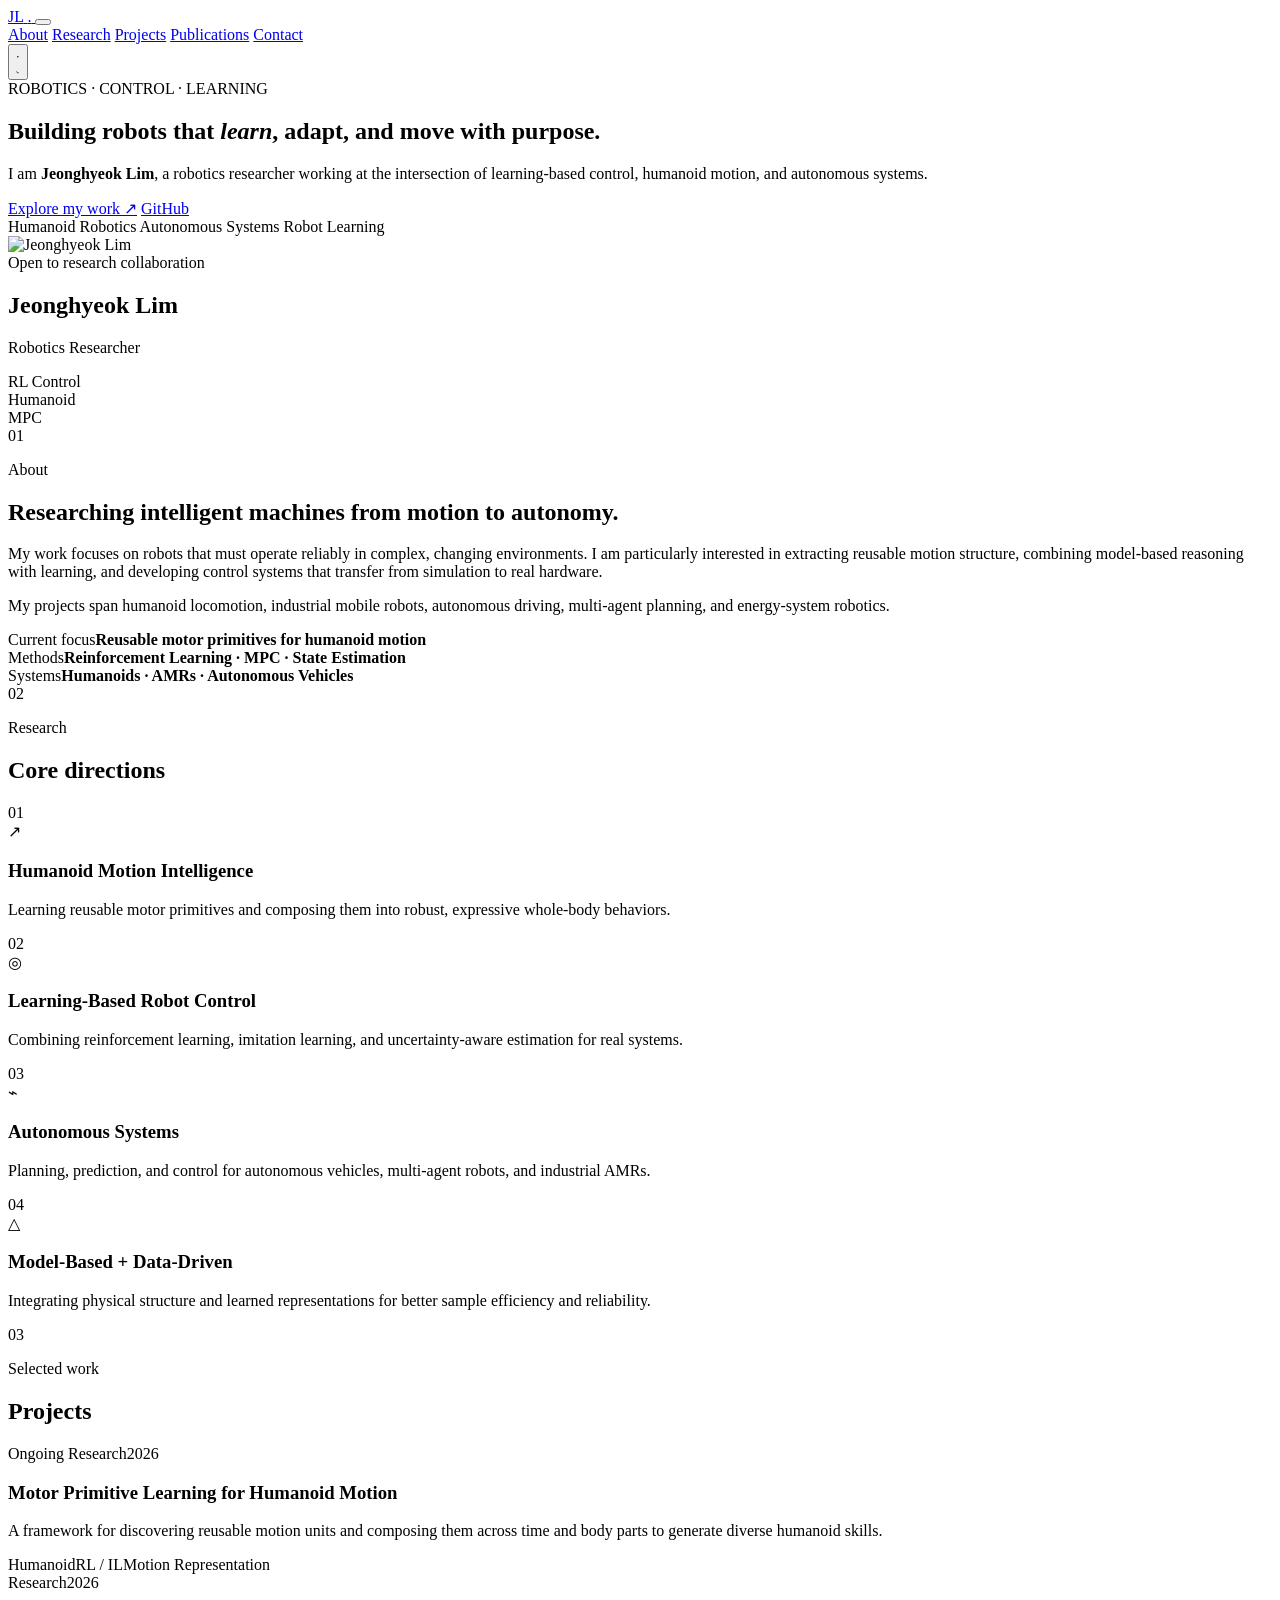
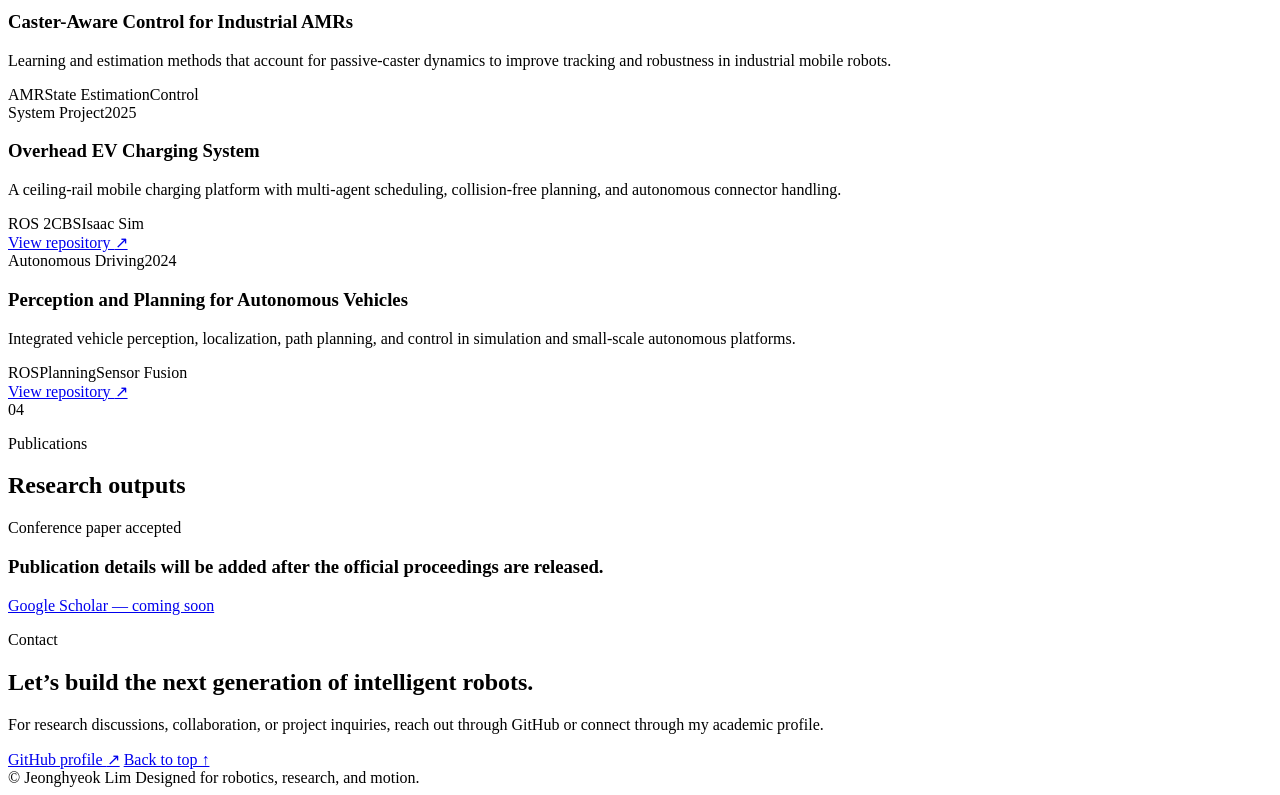
==== index.html @ b279be65 "Add initial portfolio homepage" ====
<!DOCTYPE html>
<html lang="en" data-theme="dark">
<head>
  <meta charset="UTF-8" />
  <meta name="viewport" content="width=device-width, initial-scale=1.0" />
  <meta name="description" content="Jeonghyeok Lim — Robotics, control, and learning." />
  <meta name="theme-color" content="#07111f" />
  <title>Jeonghyeok Lim | Robotics & Control</title>
  <link rel="preconnect" href="https://fonts.googleapis.com" />
  <link rel="preconnect" href="https://fonts.gstatic.com" crossorigin />
  <link href="https://fonts.googleapis.com/css2?family=Inter:wght@400;500;600;700&family=Space+Grotesk:wght@500;600;700&display=swap" rel="stylesheet" />
  <link rel="stylesheet" href="assets/styles.css" />
  <script defer src="assets/script.js"></script>
</head>
<body>
  <div class="page-noise" aria-hidden="true"></div>
  <div class="ambient ambient-one" aria-hidden="true"></div>
  <div class="ambient ambient-two" aria-hidden="true"></div>

  <header class="site-header">
    <a class="brand" href="#top" aria-label="Go to top">
      <span class="brand-mark">JL</span>
      <span class="brand-dot">.</span>
    </a>

    <button class="menu-toggle" aria-label="Open navigation" aria-expanded="false">
      <span></span><span></span>
    </button>

    <nav class="site-nav" aria-label="Primary navigation">
      <a href="#about">About</a>
      <a href="#research">Research</a>
      <a href="#projects">Projects</a>
      <a href="#publications">Publications</a>
      <a href="#contact">Contact</a>
    </nav>

    <button class="theme-toggle" aria-label="Toggle light and dark mode">
      <svg class="sun" viewBox="0 0 24 24" aria-hidden="true"><path d="M12 3V1m0 22v-2M4.22 4.22 2.81 2.81m18.38 18.38-1.41-1.41M3 12H1m22 0h-2M4.22 19.78l-1.41 1.41M21.19 2.81l-1.41 1.41M17 12a5 5 0 1 1-10 0 5 5 0 0 1 10 0Z"/></svg>
      <svg class="moon" viewBox="0 0 24 24" aria-hidden="true"><path d="M21 15.2A9 9 0 1 1 8.8 3 7 7 0 0 0 21 15.2Z"/></svg>
    </button>
  </header>

  <main id="top">
    <section class="hero section-shell">
      <div class="hero-copy reveal">
        <div class="eyebrow"><span></span> ROBOTICS · CONTROL · LEARNING</div>
        <h1>Building robots that <em>learn</em>, adapt, and move with purpose.</h1>
        <p class="hero-text">
          I am <strong>Jeonghyeok Lim</strong>, a robotics researcher working at the intersection of
          learning-based control, humanoid motion, and autonomous systems.
        </p>
        <div class="hero-actions">
          <a class="button primary" href="#projects">Explore my work <span>↗</span></a>
          <a class="button ghost" href="https://github.com/JeonghyeokLim" target="_blank" rel="noreferrer">GitHub</a>
        </div>
        <div class="hero-tags" aria-label="Research interests">
          <span>Humanoid Robotics</span>
          <span>Autonomous Systems</span>
          <span>Robot Learning</span>
        </div>
      </div>

      <div class="hero-visual reveal" aria-label="Profile visual">
        <div class="orbit orbit-one"></div>
        <div class="orbit orbit-two"></div>
        <div class="profile-card">
          <div class="profile-glow"></div>
          <img src="https://avatars.githubusercontent.com/u/154910501?v=4" alt="Jeonghyeok Lim" />
          <div class="profile-meta">
            <span class="status"><i></i> Open to research collaboration</span>
            <h2>Jeonghyeok Lim</h2>
            <p>Robotics Researcher</p>
          </div>
        </div>
        <div class="floating-chip chip-one">RL Control</div>
        <div class="floating-chip chip-two">Humanoid</div>
        <div class="floating-chip chip-three">MPC</div>
      </div>
    </section>

    <section id="about" class="section-shell section-block">
      <div class="section-index">01</div>
      <div class="section-heading reveal">
        <p class="kicker">About</p>
        <h2>Researching intelligent machines from motion to autonomy.</h2>
      </div>
      <div class="about-grid">
        <div class="about-copy reveal">
          <p>
            My work focuses on robots that must operate reliably in complex, changing environments.
            I am particularly interested in extracting reusable motion structure, combining model-based
            reasoning with learning, and developing control systems that transfer from simulation to real hardware.
          </p>
          <p>
            My projects span humanoid locomotion, industrial mobile robots, autonomous driving,
            multi-agent planning, and energy-system robotics.
          </p>
        </div>
        <div class="about-panel reveal">
          <div><span>Current focus</span><strong>Reusable motor primitives for humanoid motion</strong></div>
          <div><span>Methods</span><strong>Reinforcement Learning · MPC · State Estimation</strong></div>
          <div><span>Systems</span><strong>Humanoids · AMRs · Autonomous Vehicles</strong></div>
        </div>
      </div>
    </section>

    <section id="research" class="section-shell section-block">
      <div class="section-index">02</div>
      <div class="section-heading reveal">
        <p class="kicker">Research</p>
        <h2>Core directions</h2>
      </div>
      <div class="research-grid">
        <article class="research-card reveal">
          <span class="card-number">01</span>
          <div class="research-icon">↗</div>
          <h3>Humanoid Motion Intelligence</h3>
          <p>Learning reusable motor primitives and composing them into robust, expressive whole-body behaviors.</p>
        </article>
        <article class="research-card reveal">
          <span class="card-number">02</span>
          <div class="research-icon">◎</div>
          <h3>Learning-Based Robot Control</h3>
          <p>Combining reinforcement learning, imitation learning, and uncertainty-aware estimation for real systems.</p>
        </article>
        <article class="research-card reveal">
          <span class="card-number">03</span>
          <div class="research-icon">⌁</div>
          <h3>Autonomous Systems</h3>
          <p>Planning, prediction, and control for autonomous vehicles, multi-agent robots, and industrial AMRs.</p>
        </article>
        <article class="research-card reveal">
          <span class="card-number">04</span>
          <div class="research-icon">△</div>
          <h3>Model-Based + Data-Driven</h3>
          <p>Integrating physical structure and learned representations for better sample efficiency and reliability.</p>
        </article>
      </div>
    </section>

    <section id="projects" class="section-shell section-block">
      <div class="section-index">03</div>
      <div class="section-heading reveal">
        <p class="kicker">Selected work</p>
        <h2>Projects</h2>
      </div>

      <div class="project-list">
        <article class="project-card reveal">
          <div class="project-visual visual-humanoid" aria-hidden="true">
            <div class="figure-head"></div><div class="figure-body"></div><div class="figure-limb limb-a"></div><div class="figure-limb limb-b"></div><div class="figure-limb limb-c"></div><div class="figure-limb limb-d"></div>
          </div>
          <div class="project-content">
            <div class="project-topline"><span>Ongoing Research</span><span>2026</span></div>
            <h3>Motor Primitive Learning for Humanoid Motion</h3>
            <p>A framework for discovering reusable motion units and composing them across time and body parts to generate diverse humanoid skills.</p>
            <div class="tech-row"><span>Humanoid</span><span>RL / IL</span><span>Motion Representation</span></div>
          </div>
        </article>

        <article class="project-card reveal">
          <div class="project-visual visual-amr" aria-hidden="true">
            <div class="amr-body"></div><div class="amr-wheel wheel-one"></div><div class="amr-wheel wheel-two"></div><div class="amr-path"></div>
          </div>
          <div class="project-content">
            <div class="project-topline"><span>Research</span><span>2026</span></div>
            <h3>Caster-Aware Control for Industrial AMRs</h3>
            <p>Learning and estimation methods that account for passive-caster dynamics to improve tracking and robustness in industrial mobile robots.</p>
            <div class="tech-row"><span>AMR</span><span>State Estimation</span><span>Control</span></div>
          </div>
        </article>

        <article class="project-card reveal">
          <div class="project-visual visual-ohcs" aria-hidden="true">
            <div class="rail rail-one"></div><div class="rail rail-two"></div><div class="carrier"></div><div class="charge-pulse"></div>
          </div>
          <div class="project-content">
            <div class="project-topline"><span>System Project</span><span>2025</span></div>
            <h3>Overhead EV Charging System</h3>
            <p>A ceiling-rail mobile charging platform with multi-agent scheduling, collision-free planning, and autonomous connector handling.</p>
            <div class="tech-row"><span>ROS 2</span><span>CBS</span><span>Isaac Sim</span></div>
            <a class="project-link" href="https://github.com/JeonghyeokLim/OHCS-System" target="_blank" rel="noreferrer">View repository <span>↗</span></a>
          </div>
        </article>

        <article class="project-card reveal">
          <div class="project-visual visual-auto" aria-hidden="true">
            <div class="road-line line-one"></div><div class="road-line line-two"></div><div class="car-shape"></div><div class="sensor-cone"></div>
          </div>
          <div class="project-content">
            <div class="project-topline"><span>Autonomous Driving</span><span>2024</span></div>
            <h3>Perception and Planning for Autonomous Vehicles</h3>
            <p>Integrated vehicle perception, localization, path planning, and control in simulation and small-scale autonomous platforms.</p>
            <div class="tech-row"><span>ROS</span><span>Planning</span><span>Sensor Fusion</span></div>
            <a class="project-link" href="https://github.com/JeonghyeokLim/MoraiAutonomousTeam3" target="_blank" rel="noreferrer">View repository <span>↗</span></a>
          </div>
        </article>
      </div>
    </section>

    <section id="publications" class="section-shell section-block">
      <div class="section-index">04</div>
      <div class="section-heading reveal">
        <p class="kicker">Publications</p>
        <h2>Research outputs</h2>
      </div>
      <div class="publication-placeholder reveal">
        <div>
          <span class="pulse-dot"></span>
          <p>Conference paper accepted</p>
          <h3>Publication details will be added after the official proceedings are released.</h3>
        </div>
        <a href="#contact">Google Scholar — coming soon</a>
      </div>
    </section>

    <section id="contact" class="section-shell contact-section reveal">
      <p class="kicker">Contact</p>
      <h2>Let’s build the next generation of intelligent robots.</h2>
      <p>For research discussions, collaboration, or project inquiries, reach out through GitHub or connect through my academic profile.</p>
      <div class="contact-actions">
        <a class="button primary" href="https://github.com/JeonghyeokLim" target="_blank" rel="noreferrer">GitHub profile <span>↗</span></a>
        <a class="button ghost" href="#top">Back to top ↑</a>
      </div>
    </section>
  </main>

  <footer>
    <span>© <span id="year"></span> Jeonghyeok Lim</span>
    <span>Designed for robotics, research, and motion.</span>
  </footer>
</body>
</html>
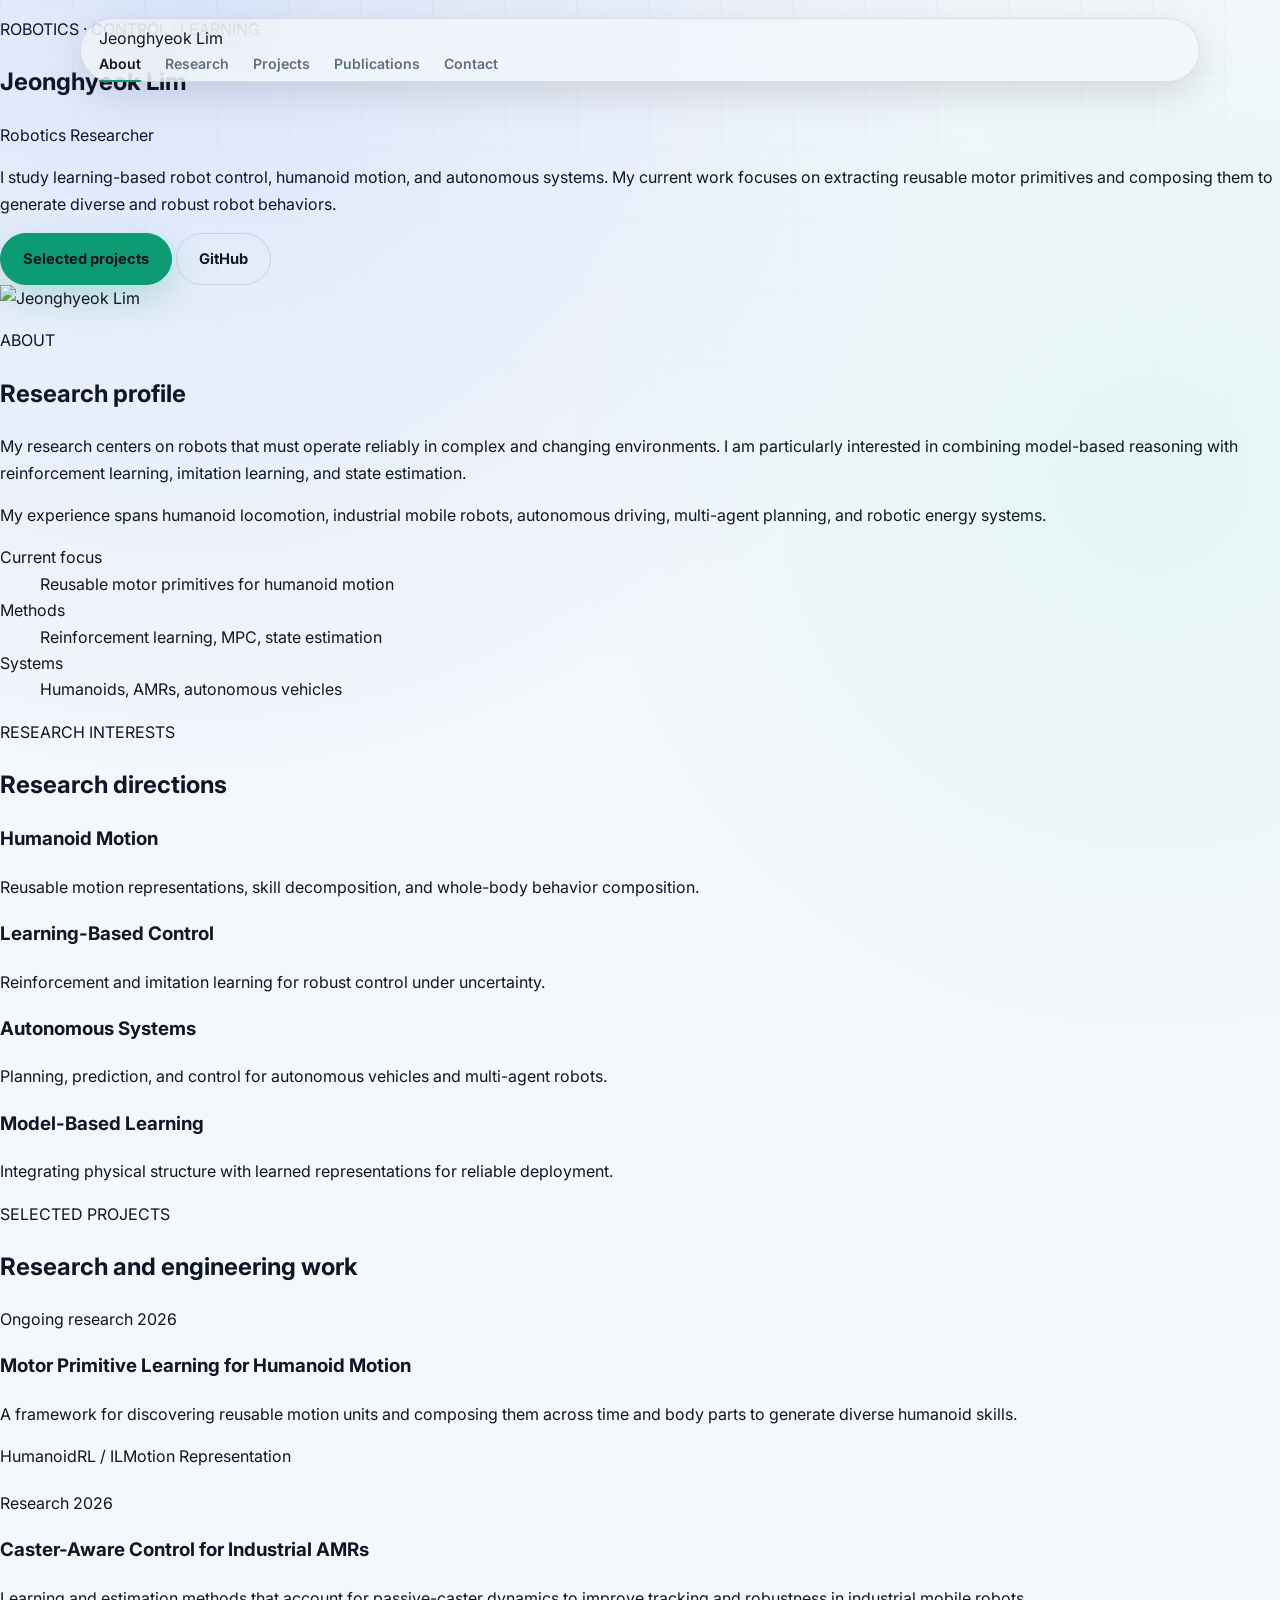
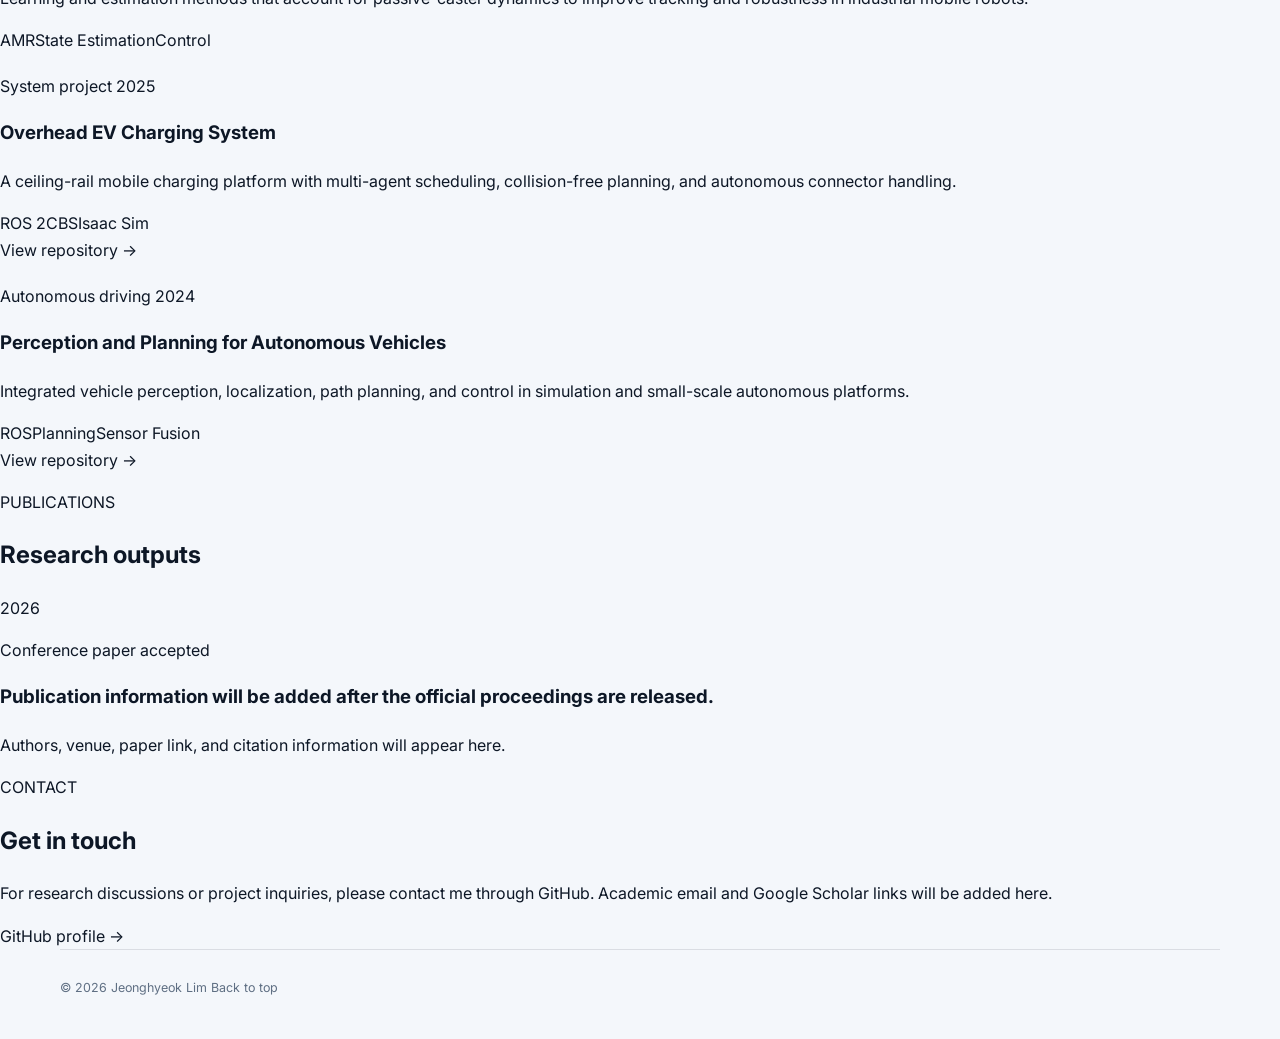
==== commit 8a5b7d14: "Redesign homepage with a restrained academic style" ====
--- a/index.html
+++ b/index.html
@@ -1,234 +1,219 @@
 <!DOCTYPE html>
-<html lang="en" data-theme="dark">
+<html lang="en">
 <head>
   <meta charset="UTF-8" />
   <meta name="viewport" content="width=device-width, initial-scale=1.0" />
-  <meta name="description" content="Jeonghyeok Lim — Robotics, control, and learning." />
-  <meta name="theme-color" content="#07111f" />
-  <title>Jeonghyeok Lim | Robotics & Control</title>
+  <meta name="description" content="Jeonghyeok Lim — Robotics, control, and autonomous systems." />
+  <title>Jeonghyeok Lim | Robotics Research</title>
   <link rel="preconnect" href="https://fonts.googleapis.com" />
   <link rel="preconnect" href="https://fonts.gstatic.com" crossorigin />
-  <link href="https://fonts.googleapis.com/css2?family=Inter:wght@400;500;600;700&family=Space+Grotesk:wght@500;600;700&display=swap" rel="stylesheet" />
+  <link href="https://fonts.googleapis.com/css2?family=Inter:wght@400;500;600;700&family=Source+Serif+4:wght@600;700&display=swap" rel="stylesheet" />
   <link rel="stylesheet" href="assets/styles.css" />
   <script defer src="assets/script.js"></script>
 </head>
 <body>
-  <div class="page-noise" aria-hidden="true"></div>
-  <div class="ambient ambient-one" aria-hidden="true"></div>
-  <div class="ambient ambient-two" aria-hidden="true"></div>
-
   <header class="site-header">
-    <a class="brand" href="#top" aria-label="Go to top">
-      <span class="brand-mark">JL</span>
-      <span class="brand-dot">.</span>
-    </a>
-
-    <button class="menu-toggle" aria-label="Open navigation" aria-expanded="false">
-      <span></span><span></span>
-    </button>
-
-    <nav class="site-nav" aria-label="Primary navigation">
-      <a href="#about">About</a>
-      <a href="#research">Research</a>
-      <a href="#projects">Projects</a>
-      <a href="#publications">Publications</a>
-      <a href="#contact">Contact</a>
-    </nav>
-
-    <button class="theme-toggle" aria-label="Toggle light and dark mode">
-      <svg class="sun" viewBox="0 0 24 24" aria-hidden="true"><path d="M12 3V1m0 22v-2M4.22 4.22 2.81 2.81m18.38 18.38-1.41-1.41M3 12H1m22 0h-2M4.22 19.78l-1.41 1.41M21.19 2.81l-1.41 1.41M17 12a5 5 0 1 1-10 0 5 5 0 0 1 10 0Z"/></svg>
-      <svg class="moon" viewBox="0 0 24 24" aria-hidden="true"><path d="M21 15.2A9 9 0 1 1 8.8 3 7 7 0 0 0 21 15.2Z"/></svg>
-    </button>
+    <div class="header-inner">
+      <a class="site-name" href="#top">Jeonghyeok Lim</a>
+      <button class="menu-toggle" aria-label="Toggle navigation" aria-expanded="false">Menu</button>
+      <nav class="site-nav" aria-label="Primary navigation">
+        <a href="#about">About</a>
+        <a href="#research">Research</a>
+        <a href="#projects">Projects</a>
+        <a href="#publications">Publications</a>
+        <a href="#contact">Contact</a>
+      </nav>
+    </div>
   </header>
 
   <main id="top">
-    <section class="hero section-shell">
-      <div class="hero-copy reveal">
-        <div class="eyebrow"><span></span> ROBOTICS · CONTROL · LEARNING</div>
-        <h1>Building robots that <em>learn</em>, adapt, and move with purpose.</h1>
-        <p class="hero-text">
-          I am <strong>Jeonghyeok Lim</strong>, a robotics researcher working at the intersection of
-          learning-based control, humanoid motion, and autonomous systems.
+    <section class="intro container">
+      <div class="intro-text">
+        <p class="label">ROBOTICS · CONTROL · LEARNING</p>
+        <h1>Jeonghyeok Lim</h1>
+        <p class="position">Robotics Researcher</p>
+        <p class="summary">
+          I study learning-based robot control, humanoid motion, and autonomous systems.
+          My current work focuses on extracting reusable motor primitives and composing them
+          to generate diverse and robust robot behaviors.
         </p>
-        <div class="hero-actions">
-          <a class="button primary" href="#projects">Explore my work <span>↗</span></a>
-          <a class="button ghost" href="https://github.com/JeonghyeokLim" target="_blank" rel="noreferrer">GitHub</a>
-        </div>
-        <div class="hero-tags" aria-label="Research interests">
-          <span>Humanoid Robotics</span>
-          <span>Autonomous Systems</span>
-          <span>Robot Learning</span>
-        </div>
-      </div>
-
-      <div class="hero-visual reveal" aria-label="Profile visual">
-        <div class="orbit orbit-one"></div>
-        <div class="orbit orbit-two"></div>
-        <div class="profile-card">
-          <div class="profile-glow"></div>
-          <img src="https://avatars.githubusercontent.com/u/154910501?v=4" alt="Jeonghyeok Lim" />
-          <div class="profile-meta">
-            <span class="status"><i></i> Open to research collaboration</span>
-            <h2>Jeonghyeok Lim</h2>
-            <p>Robotics Researcher</p>
-          </div>
-        </div>
-        <div class="floating-chip chip-one">RL Control</div>
-        <div class="floating-chip chip-two">Humanoid</div>
-        <div class="floating-chip chip-three">MPC</div>
-      </div>
-    </section>
-
-    <section id="about" class="section-shell section-block">
-      <div class="section-index">01</div>
-      <div class="section-heading reveal">
-        <p class="kicker">About</p>
-        <h2>Researching intelligent machines from motion to autonomy.</h2>
-      </div>
-      <div class="about-grid">
-        <div class="about-copy reveal">
+        <div class="intro-links">
+          <a class="button primary" href="#projects">Selected projects</a>
+          <a class="button secondary" href="https://github.com/JeonghyeokLim" target="_blank" rel="noreferrer">GitHub</a>
+        </div>
+      </div>
+      <div class="profile-wrap">
+        <img class="profile-image" src="https://avatars.githubusercontent.com/u/154910501?v=4" alt="Jeonghyeok Lim" />
+      </div>
+    </section>
+
+    <section id="about" class="section container">
+      <div class="section-title">
+        <p class="label">ABOUT</p>
+        <h2>Research profile</h2>
+      </div>
+      <div class="two-column">
+        <div class="prose">
           <p>
-            My work focuses on robots that must operate reliably in complex, changing environments.
-            I am particularly interested in extracting reusable motion structure, combining model-based
-            reasoning with learning, and developing control systems that transfer from simulation to real hardware.
+            My research centers on robots that must operate reliably in complex and changing environments.
+            I am particularly interested in combining model-based reasoning with reinforcement learning,
+            imitation learning, and state estimation.
           </p>
           <p>
-            My projects span humanoid locomotion, industrial mobile robots, autonomous driving,
-            multi-agent planning, and energy-system robotics.
+            My experience spans humanoid locomotion, industrial mobile robots, autonomous driving,
+            multi-agent planning, and robotic energy systems.
           </p>
         </div>
-        <div class="about-panel reveal">
-          <div><span>Current focus</span><strong>Reusable motor primitives for humanoid motion</strong></div>
-          <div><span>Methods</span><strong>Reinforcement Learning · MPC · State Estimation</strong></div>
-          <div><span>Systems</span><strong>Humanoids · AMRs · Autonomous Vehicles</strong></div>
-        </div>
-      </div>
-    </section>
-
-    <section id="research" class="section-shell section-block">
-      <div class="section-index">02</div>
-      <div class="section-heading reveal">
-        <p class="kicker">Research</p>
-        <h2>Core directions</h2>
-      </div>
-      <div class="research-grid">
-        <article class="research-card reveal">
-          <span class="card-number">01</span>
-          <div class="research-icon">↗</div>
-          <h3>Humanoid Motion Intelligence</h3>
-          <p>Learning reusable motor primitives and composing them into robust, expressive whole-body behaviors.</p>
-        </article>
-        <article class="research-card reveal">
-          <span class="card-number">02</span>
-          <div class="research-icon">◎</div>
-          <h3>Learning-Based Robot Control</h3>
-          <p>Combining reinforcement learning, imitation learning, and uncertainty-aware estimation for real systems.</p>
-        </article>
-        <article class="research-card reveal">
-          <span class="card-number">03</span>
-          <div class="research-icon">⌁</div>
-          <h3>Autonomous Systems</h3>
-          <p>Planning, prediction, and control for autonomous vehicles, multi-agent robots, and industrial AMRs.</p>
-        </article>
-        <article class="research-card reveal">
-          <span class="card-number">04</span>
-          <div class="research-icon">△</div>
-          <h3>Model-Based + Data-Driven</h3>
-          <p>Integrating physical structure and learned representations for better sample efficiency and reliability.</p>
-        </article>
-      </div>
-    </section>
-
-    <section id="projects" class="section-shell section-block">
-      <div class="section-index">03</div>
-      <div class="section-heading reveal">
-        <p class="kicker">Selected work</p>
-        <h2>Projects</h2>
+        <dl class="profile-list">
+          <div>
+            <dt>Current focus</dt>
+            <dd>Reusable motor primitives for humanoid motion</dd>
+          </div>
+          <div>
+            <dt>Methods</dt>
+            <dd>Reinforcement learning, MPC, state estimation</dd>
+          </div>
+          <div>
+            <dt>Systems</dt>
+            <dd>Humanoids, AMRs, autonomous vehicles</dd>
+          </div>
+        </dl>
+      </div>
+    </section>
+
+    <section id="research" class="section section-muted">
+      <div class="container">
+        <div class="section-title">
+          <p class="label">RESEARCH INTERESTS</p>
+          <h2>Research directions</h2>
+        </div>
+        <div class="interest-grid">
+          <article>
+            <h3>Humanoid Motion</h3>
+            <p>Reusable motion representations, skill decomposition, and whole-body behavior composition.</p>
+          </article>
+          <article>
+            <h3>Learning-Based Control</h3>
+            <p>Reinforcement and imitation learning for robust control under uncertainty.</p>
+          </article>
+          <article>
+            <h3>Autonomous Systems</h3>
+            <p>Planning, prediction, and control for autonomous vehicles and multi-agent robots.</p>
+          </article>
+          <article>
+            <h3>Model-Based Learning</h3>
+            <p>Integrating physical structure with learned representations for reliable deployment.</p>
+          </article>
+        </div>
+      </div>
+    </section>
+
+    <section id="projects" class="section container">
+      <div class="section-title">
+        <p class="label">SELECTED PROJECTS</p>
+        <h2>Research and engineering work</h2>
       </div>
 
       <div class="project-list">
-        <article class="project-card reveal">
-          <div class="project-visual visual-humanoid" aria-hidden="true">
-            <div class="figure-head"></div><div class="figure-body"></div><div class="figure-limb limb-a"></div><div class="figure-limb limb-b"></div><div class="figure-limb limb-c"></div><div class="figure-limb limb-d"></div>
-          </div>
-          <div class="project-content">
-            <div class="project-topline"><span>Ongoing Research</span><span>2026</span></div>
+        <article class="project-item">
+          <div class="project-meta">
+            <span>Ongoing research</span>
+            <span>2026</span>
+          </div>
+          <div class="project-body">
             <h3>Motor Primitive Learning for Humanoid Motion</h3>
-            <p>A framework for discovering reusable motion units and composing them across time and body parts to generate diverse humanoid skills.</p>
-            <div class="tech-row"><span>Humanoid</span><span>RL / IL</span><span>Motion Representation</span></div>
-          </div>
-        </article>
-
-        <article class="project-card reveal">
-          <div class="project-visual visual-amr" aria-hidden="true">
-            <div class="amr-body"></div><div class="amr-wheel wheel-one"></div><div class="amr-wheel wheel-two"></div><div class="amr-path"></div>
-          </div>
-          <div class="project-content">
-            <div class="project-topline"><span>Research</span><span>2026</span></div>
+            <p>
+              A framework for discovering reusable motion units and composing them across time and body parts
+              to generate diverse humanoid skills.
+            </p>
+            <div class="tags"><span>Humanoid</span><span>RL / IL</span><span>Motion Representation</span></div>
+          </div>
+        </article>
+
+        <article class="project-item">
+          <div class="project-meta">
+            <span>Research</span>
+            <span>2026</span>
+          </div>
+          <div class="project-body">
             <h3>Caster-Aware Control for Industrial AMRs</h3>
-            <p>Learning and estimation methods that account for passive-caster dynamics to improve tracking and robustness in industrial mobile robots.</p>
-            <div class="tech-row"><span>AMR</span><span>State Estimation</span><span>Control</span></div>
-          </div>
-        </article>
-
-        <article class="project-card reveal">
-          <div class="project-visual visual-ohcs" aria-hidden="true">
-            <div class="rail rail-one"></div><div class="rail rail-two"></div><div class="carrier"></div><div class="charge-pulse"></div>
-          </div>
-          <div class="project-content">
-            <div class="project-topline"><span>System Project</span><span>2025</span></div>
+            <p>
+              Learning and estimation methods that account for passive-caster dynamics to improve tracking
+              and robustness in industrial mobile robots.
+            </p>
+            <div class="tags"><span>AMR</span><span>State Estimation</span><span>Control</span></div>
+          </div>
+        </article>
+
+        <article class="project-item">
+          <div class="project-meta">
+            <span>System project</span>
+            <span>2025</span>
+          </div>
+          <div class="project-body">
             <h3>Overhead EV Charging System</h3>
-            <p>A ceiling-rail mobile charging platform with multi-agent scheduling, collision-free planning, and autonomous connector handling.</p>
-            <div class="tech-row"><span>ROS 2</span><span>CBS</span><span>Isaac Sim</span></div>
-            <a class="project-link" href="https://github.com/JeonghyeokLim/OHCS-System" target="_blank" rel="noreferrer">View repository <span>↗</span></a>
-          </div>
-        </article>
-
-        <article class="project-card reveal">
-          <div class="project-visual visual-auto" aria-hidden="true">
-            <div class="road-line line-one"></div><div class="road-line line-two"></div><div class="car-shape"></div><div class="sensor-cone"></div>
-          </div>
-          <div class="project-content">
-            <div class="project-topline"><span>Autonomous Driving</span><span>2024</span></div>
+            <p>
+              A ceiling-rail mobile charging platform with multi-agent scheduling, collision-free planning,
+              and autonomous connector handling.
+            </p>
+            <div class="tags"><span>ROS 2</span><span>CBS</span><span>Isaac Sim</span></div>
+            <a class="text-link" href="https://github.com/JeonghyeokLim/OHCS-System" target="_blank" rel="noreferrer">View repository →</a>
+          </div>
+        </article>
+
+        <article class="project-item">
+          <div class="project-meta">
+            <span>Autonomous driving</span>
+            <span>2024</span>
+          </div>
+          <div class="project-body">
             <h3>Perception and Planning for Autonomous Vehicles</h3>
-            <p>Integrated vehicle perception, localization, path planning, and control in simulation and small-scale autonomous platforms.</p>
-            <div class="tech-row"><span>ROS</span><span>Planning</span><span>Sensor Fusion</span></div>
-            <a class="project-link" href="https://github.com/JeonghyeokLim/MoraiAutonomousTeam3" target="_blank" rel="noreferrer">View repository <span>↗</span></a>
-          </div>
-        </article>
-      </div>
-    </section>
-
-    <section id="publications" class="section-shell section-block">
-      <div class="section-index">04</div>
-      <div class="section-heading reveal">
-        <p class="kicker">Publications</p>
-        <h2>Research outputs</h2>
-      </div>
-      <div class="publication-placeholder reveal">
-        <div>
-          <span class="pulse-dot"></span>
-          <p>Conference paper accepted</p>
-          <h3>Publication details will be added after the official proceedings are released.</h3>
-        </div>
-        <a href="#contact">Google Scholar — coming soon</a>
-      </div>
-    </section>
-
-    <section id="contact" class="section-shell contact-section reveal">
-      <p class="kicker">Contact</p>
-      <h2>Let’s build the next generation of intelligent robots.</h2>
-      <p>For research discussions, collaboration, or project inquiries, reach out through GitHub or connect through my academic profile.</p>
-      <div class="contact-actions">
-        <a class="button primary" href="https://github.com/JeonghyeokLim" target="_blank" rel="noreferrer">GitHub profile <span>↗</span></a>
-        <a class="button ghost" href="#top">Back to top ↑</a>
-      </div>
+            <p>
+              Integrated vehicle perception, localization, path planning, and control in simulation
+              and small-scale autonomous platforms.
+            </p>
+            <div class="tags"><span>ROS</span><span>Planning</span><span>Sensor Fusion</span></div>
+            <a class="text-link" href="https://github.com/JeonghyeokLim/MoraiAutonomousTeam3" target="_blank" rel="noreferrer">View repository →</a>
+          </div>
+        </article>
+      </div>
+    </section>
+
+    <section id="publications" class="section section-muted">
+      <div class="container">
+        <div class="section-title">
+          <p class="label">PUBLICATIONS</p>
+          <h2>Research outputs</h2>
+        </div>
+        <div class="publication-item">
+          <div class="publication-year">2026</div>
+          <div>
+            <p class="publication-status">Conference paper accepted</p>
+            <h3>Publication information will be added after the official proceedings are released.</h3>
+            <p>Authors, venue, paper link, and citation information will appear here.</p>
+          </div>
+        </div>
+      </div>
+    </section>
+
+    <section id="contact" class="section container contact">
+      <div class="section-title">
+        <p class="label">CONTACT</p>
+        <h2>Get in touch</h2>
+      </div>
+      <p>
+        For research discussions or project inquiries, please contact me through GitHub.
+        Academic email and Google Scholar links will be added here.
+      </p>
+      <a class="text-link" href="https://github.com/JeonghyeokLim" target="_blank" rel="noreferrer">GitHub profile →</a>
     </section>
   </main>
 
   <footer>
-    <span>© <span id="year"></span> Jeonghyeok Lim</span>
-    <span>Designed for robotics, research, and motion.</span>
+    <div class="container footer-inner">
+      <span>© <span id="year"></span> Jeonghyeok Lim</span>
+      <a href="#top">Back to top</a>
+    </div>
   </footer>
 </body>
 </html>
--- a/assets/styles.css
+++ b/assets/styles.css
@@ -0,0 +1,1094 @@
+:root {
+  --bg: #07111f;
+  --bg-soft: #0c1828;
+  --panel: rgba(14, 27, 45, 0.72);
+  --panel-strong: #101f33;
+  --text: #f5f7fb;
+  --muted: #9fb0c7;
+  --line: rgba(255, 255, 255, 0.11);
+  --accent: #79f2c0;
+  --accent-2: #69a7ff;
+  --accent-3: #be8cff;
+  --shadow: 0 30px 80px rgba(0, 0, 0, 0.35);
+  --radius-lg: 28px;
+  --radius-md: 20px;
+  --radius-sm: 12px;
+}
+
+html[data-theme="light"] {
+  --bg: #f4f7fb;
+  --bg-soft: #edf2f8;
+  --panel: rgba(255, 255, 255, 0.72);
+  --panel-strong: #ffffff;
+  --text: #0d1726;
+  --muted: #5f6f83;
+  --line: rgba(11, 24, 42, 0.11);
+  --accent: #0c9b72;
+  --accent-2: #326fd1;
+  --accent-3: #7d4bc2;
+  --shadow: 0 30px 80px rgba(50, 73, 105, 0.15);
+}
+
+* {
+  box-sizing: border-box;
+}
+
+html {
+  scroll-behavior: smooth;
+}
+
+body {
+  margin: 0;
+  color: var(--text);
+  background:
+    radial-gradient(circle at 15% 0%, rgba(71, 129, 255, 0.14), transparent 28%),
+    radial-gradient(circle at 90% 18%, rgba(121, 242, 192, 0.12), transparent 24%),
+    var(--bg);
+  font-family: "Inter", sans-serif;
+  line-height: 1.65;
+  overflow-x: hidden;
+  transition: background 0.35s ease, color 0.35s ease;
+}
+
+body::before {
+  content: "";
+  position: fixed;
+  inset: 0;
+  z-index: -5;
+  background-image:
+    linear-gradient(var(--line) 1px, transparent 1px),
+    linear-gradient(90deg, var(--line) 1px, transparent 1px);
+  background-size: 72px 72px;
+  mask-image: linear-gradient(to bottom, black, transparent 72%);
+  opacity: 0.18;
+}
+
+a {
+  color: inherit;
+  text-decoration: none;
+}
+
+button,
+a {
+  -webkit-tap-highlight-color: transparent;
+}
+
+img {
+  display: block;
+  max-width: 100%;
+}
+
+::selection {
+  color: #07111f;
+  background: var(--accent);
+}
+
+.page-noise {
+  position: fixed;
+  inset: 0;
+  z-index: 100;
+  pointer-events: none;
+  opacity: 0.035;
+  background-image: url("data:image/svg+xml,%3Csvg viewBox='0 0 180 180' xmlns='http://www.w3.org/2000/svg'%3E%3Cfilter id='n'%3E%3CfeTurbulence type='fractalNoise' baseFrequency='.9' numOctaves='4' stitchTiles='stitch'/%3E%3C/filter%3E%3Crect width='100%25' height='100%25' filter='url(%23n)' opacity='.7'/%3E%3C/svg%3E");
+}
+
+.ambient {
+  position: fixed;
+  z-index: -2;
+  width: 36rem;
+  height: 36rem;
+  border-radius: 50%;
+  filter: blur(90px);
+  opacity: 0.11;
+  pointer-events: none;
+}
+
+.ambient-one {
+  top: 18%;
+  left: -15rem;
+  background: var(--accent-2);
+}
+
+.ambient-two {
+  right: -18rem;
+  bottom: 8%;
+  background: var(--accent-3);
+}
+
+.site-header {
+  position: fixed;
+  top: 18px;
+  left: 50%;
+  z-index: 50;
+  width: min(1120px, calc(100% - 32px));
+  height: 64px;
+  padding: 0 18px;
+  display: flex;
+  align-items: center;
+  gap: 24px;
+  transform: translateX(-50%);
+  border: 1px solid var(--line);
+  border-radius: 999px;
+  background: color-mix(in srgb, var(--bg) 72%, transparent);
+  backdrop-filter: blur(22px);
+  box-shadow: 0 12px 40px rgba(0, 0, 0, 0.12);
+}
+
+.brand {
+  display: inline-flex;
+  align-items: baseline;
+  margin-right: auto;
+  font-family: "Space Grotesk", sans-serif;
+  font-weight: 700;
+  font-size: 1.25rem;
+  letter-spacing: -0.04em;
+}
+
+.brand-mark {
+  display: grid;
+  place-items: center;
+  width: 38px;
+  height: 38px;
+  border: 1px solid var(--line);
+  border-radius: 50%;
+}
+
+.brand-dot {
+  color: var(--accent);
+  font-size: 1.7rem;
+}
+
+.site-nav {
+  display: flex;
+  align-items: center;
+  gap: 24px;
+}
+
+.site-nav a {
+  position: relative;
+  color: var(--muted);
+  font-size: 0.88rem;
+  font-weight: 600;
+  transition: color 0.2s ease;
+}
+
+.site-nav a::after {
+  content: "";
+  position: absolute;
+  left: 0;
+  right: 100%;
+  bottom: -7px;
+  height: 2px;
+  background: var(--accent);
+  transition: right 0.25s ease;
+}
+
+.site-nav a:hover,
+.site-nav a.active {
+  color: var(--text);
+}
+
+.site-nav a:hover::after,
+.site-nav a.active::after {
+  right: 0;
+}
+
+.theme-toggle,
+.menu-toggle {
+  display: grid;
+  place-items: center;
+  flex: 0 0 auto;
+  width: 40px;
+  height: 40px;
+  color: var(--text);
+  border: 1px solid var(--line);
+  border-radius: 50%;
+  background: transparent;
+  cursor: pointer;
+}
+
+.theme-toggle svg {
+  width: 18px;
+  fill: none;
+  stroke: currentColor;
+  stroke-width: 1.7;
+  stroke-linecap: round;
+  stroke-linejoin: round;
+}
+
+.theme-toggle .sun,
+html[data-theme="light"] .theme-toggle .moon {
+  display: none;
+}
+
+html[data-theme="light"] .theme-toggle .sun {
+  display: block;
+}
+
+.menu-toggle {
+  display: none;
+}
+
+.section-shell {
+  width: min(1160px, calc(100% - 40px));
+  margin-inline: auto;
+}
+
+.hero {
+  min-height: 100vh;
+  padding-top: 150px;
+  padding-bottom: 80px;
+  display: grid;
+  grid-template-columns: 1.12fr 0.88fr;
+  align-items: center;
+  gap: 70px;
+}
+
+.eyebrow,
+.kicker {
+  color: var(--accent);
+  font-size: 0.78rem;
+  font-weight: 700;
+  letter-spacing: 0.18em;
+  text-transform: uppercase;
+}
+
+.eyebrow {
+  display: flex;
+  align-items: center;
+  gap: 10px;
+  margin-bottom: 24px;
+}
+
+.eyebrow span {
+  width: 32px;
+  height: 1px;
+  background: var(--accent);
+}
+
+.hero h1,
+.section-heading h2,
+.contact-section h2 {
+  margin: 0;
+  font-family: "Space Grotesk", sans-serif;
+  letter-spacing: -0.055em;
+  line-height: 0.98;
+}
+
+.hero h1 {
+  max-width: 760px;
+  font-size: clamp(3.6rem, 7vw, 6.8rem);
+}
+
+.hero h1 em {
+  color: var(--accent);
+  font-style: normal;
+}
+
+.hero-text {
+  max-width: 670px;
+  margin: 30px 0 0;
+  color: var(--muted);
+  font-size: clamp(1rem, 1.5vw, 1.22rem);
+}
+
+.hero-text strong {
+  color: var(--text);
+}
+
+.hero-actions,
+.contact-actions {
+  display: flex;
+  flex-wrap: wrap;
+  gap: 12px;
+  margin-top: 34px;
+}
+
+.button {
+  display: inline-flex;
+  align-items: center;
+  justify-content: center;
+  min-height: 52px;
+  padding: 0 22px;
+  border: 1px solid var(--line);
+  border-radius: 999px;
+  font-weight: 700;
+  font-size: 0.92rem;
+  transition: transform 0.2s ease, border-color 0.2s ease, background 0.2s ease;
+}
+
+.button:hover {
+  transform: translateY(-3px);
+}
+
+.button.primary {
+  color: #07111f;
+  border-color: var(--accent);
+  background: var(--accent);
+  box-shadow: 0 12px 36px color-mix(in srgb, var(--accent) 24%, transparent);
+}
+
+.button.primary span {
+  margin-left: 12px;
+}
+
+.button.ghost:hover {
+  border-color: var(--accent);
+  background: color-mix(in srgb, var(--accent) 8%, transparent);
+}
+
+.hero-tags {
+  display: flex;
+  flex-wrap: wrap;
+  gap: 9px;
+  margin-top: 26px;
+}
+
+.hero-tags span,
+.tech-row span {
+  padding: 7px 11px;
+  color: var(--muted);
+  border: 1px solid var(--line);
+  border-radius: 999px;
+  font-size: 0.75rem;
+  font-weight: 600;
+}
+
+.hero-visual {
+  position: relative;
+  display: grid;
+  place-items: center;
+  min-height: 560px;
+}
+
+.profile-card {
+  position: relative;
+  z-index: 2;
+  width: min(390px, 88%);
+  overflow: hidden;
+  border: 1px solid var(--line);
+  border-radius: 36px;
+  background: var(--panel);
+  backdrop-filter: blur(20px);
+  box-shadow: var(--shadow);
+  transform: rotate(2deg);
+}
+
+.profile-card::after {
+  content: "";
+  position: absolute;
+  inset: 0;
+  pointer-events: none;
+  border-radius: inherit;
+  box-shadow: inset 0 0 0 1px rgba(255, 255, 255, 0.035);
+}
+
+.profile-card img {
+  width: 100%;
+  aspect-ratio: 1 / 1.08;
+  object-fit: cover;
+  filter: saturate(0.82) contrast(1.04);
+}
+
+.profile-glow {
+  position: absolute;
+  z-index: 2;
+  inset: auto 12% 25% 12%;
+  height: 42%;
+  border-radius: 50%;
+  background: var(--accent);
+  filter: blur(78px);
+  opacity: 0.18;
+}
+
+.profile-meta {
+  position: relative;
+  z-index: 3;
+  padding: 22px 24px 26px;
+  background: color-mix(in srgb, var(--panel-strong) 82%, transparent);
+}
+
+.status {
+  display: inline-flex;
+  align-items: center;
+  gap: 8px;
+  color: var(--muted);
+  font-size: 0.72rem;
+  font-weight: 600;
+}
+
+.status i,
+.pulse-dot {
+  display: inline-block;
+  width: 8px;
+  height: 8px;
+  border-radius: 50%;
+  background: var(--accent);
+  box-shadow: 0 0 0 6px color-mix(in srgb, var(--accent) 12%, transparent);
+}
+
+.profile-meta h2 {
+  margin: 10px 0 0;
+  font-family: "Space Grotesk", sans-serif;
+  font-size: 1.8rem;
+  letter-spacing: -0.04em;
+}
+
+.profile-meta p {
+  margin: 2px 0 0;
+  color: var(--muted);
+}
+
+.orbit {
+  position: absolute;
+  border: 1px solid var(--line);
+  border-radius: 50%;
+}
+
+.orbit::before {
+  content: "";
+  position: absolute;
+  top: 50%;
+  left: -5px;
+  width: 10px;
+  height: 10px;
+  border-radius: 50%;
+  background: var(--accent);
+  box-shadow: 0 0 18px var(--accent);
+}
+
+.orbit-one {
+  width: 480px;
+  height: 480px;
+  animation: spin 16s linear infinite;
+}
+
+.orbit-two {
+  width: 570px;
+  height: 330px;
+  transform: rotate(-18deg);
+  animation: spin-reverse 22s linear infinite;
+}
+
+.floating-chip {
+  position: absolute;
+  z-index: 4;
+  padding: 9px 13px;
+  border: 1px solid var(--line);
+  border-radius: 999px;
+  color: var(--text);
+  background: color-mix(in srgb, var(--bg) 78%, transparent);
+  backdrop-filter: blur(15px);
+  box-shadow: 0 12px 30px rgba(0, 0, 0, 0.17);
+  font-size: 0.78rem;
+  font-weight: 700;
+}
+
+.chip-one { top: 16%; left: 2%; animation: float 5.2s ease-in-out infinite; }
+.chip-two { top: 30%; right: -2%; animation: float 6s ease-in-out infinite reverse; }
+.chip-three { bottom: 15%; left: 4%; animation: float 4.7s ease-in-out infinite 0.4s; }
+
+.section-block {
+  position: relative;
+  padding-top: 130px;
+  padding-bottom: 40px;
+}
+
+.section-index {
+  position: absolute;
+  top: 140px;
+  right: 0;
+  color: var(--line);
+  font-family: "Space Grotesk", sans-serif;
+  font-size: clamp(4rem, 8vw, 8rem);
+  font-weight: 700;
+  line-height: 0.8;
+}
+
+.section-heading {
+  position: relative;
+  z-index: 2;
+  max-width: 820px;
+  margin-bottom: 54px;
+}
+
+.section-heading .kicker,
+.contact-section .kicker {
+  margin: 0 0 14px;
+}
+
+.section-heading h2,
+.contact-section h2 {
+  font-size: clamp(2.4rem, 5vw, 4.7rem);
+}
+
+.about-grid {
+  display: grid;
+  grid-template-columns: 1fr 1fr;
+  gap: 34px;
+}
+
+.about-copy {
+  color: var(--muted);
+  font-size: 1.04rem;
+}
+
+.about-copy p {
+  margin-top: 0;
+}
+
+.about-copy p:first-child::first-letter {
+  float: left;
+  margin: 4px 10px 0 0;
+  color: var(--accent);
+  font-family: "Space Grotesk", sans-serif;
+  font-size: 4rem;
+  font-weight: 700;
+  line-height: 0.7;
+}
+
+.about-panel {
+  overflow: hidden;
+  border: 1px solid var(--line);
+  border-radius: var(--radius-lg);
+  background: var(--panel);
+  backdrop-filter: blur(18px);
+}
+
+.about-panel div {
+  padding: 25px 28px;
+  display: grid;
+  grid-template-columns: 130px 1fr;
+  gap: 20px;
+  border-bottom: 1px solid var(--line);
+}
+
+.about-panel div:last-child {
+  border-bottom: 0;
+}
+
+.about-panel span {
+  color: var(--muted);
+  font-size: 0.78rem;
+  font-weight: 600;
+  text-transform: uppercase;
+  letter-spacing: 0.08em;
+}
+
+.about-panel strong {
+  font-size: 0.95rem;
+}
+
+.research-grid {
+  display: grid;
+  grid-template-columns: repeat(2, 1fr);
+  gap: 18px;
+}
+
+.research-card {
+  position: relative;
+  min-height: 270px;
+  padding: 30px;
+  overflow: hidden;
+  border: 1px solid var(--line);
+  border-radius: var(--radius-md);
+  background: var(--panel);
+  transition: transform 0.28s ease, border-color 0.28s ease, background 0.28s ease;
+}
+
+.research-card::before {
+  content: "";
+  position: absolute;
+  width: 180px;
+  height: 180px;
+  right: -90px;
+  bottom: -90px;
+  border-radius: 50%;
+  background: var(--accent);
+  filter: blur(40px);
+  opacity: 0;
+  transition: opacity 0.3s ease;
+}
+
+.research-card:hover {
+  transform: translateY(-7px);
+  border-color: color-mix(in srgb, var(--accent) 55%, var(--line));
+}
+
+.research-card:hover::before {
+  opacity: 0.1;
+}
+
+.card-number {
+  color: var(--muted);
+  font-family: "Space Grotesk", sans-serif;
+  font-size: 0.74rem;
+}
+
+.research-icon {
+  display: grid;
+  place-items: center;
+  width: 48px;
+  height: 48px;
+  margin: 38px 0 24px;
+  border: 1px solid var(--line);
+  border-radius: 50%;
+  color: var(--accent);
+  font-size: 1.25rem;
+}
+
+.research-card h3,
+.project-content h3,
+.publication-placeholder h3 {
+  margin: 0;
+  font-family: "Space Grotesk", sans-serif;
+  letter-spacing: -0.035em;
+}
+
+.research-card h3 {
+  font-size: 1.35rem;
+}
+
+.research-card p {
+  max-width: 470px;
+  margin-bottom: 0;
+  color: var(--muted);
+  font-size: 0.92rem;
+}
+
+.project-list {
+  display: grid;
+  gap: 20px;
+}
+
+.project-card {
+  display: grid;
+  grid-template-columns: minmax(290px, 0.72fr) 1.28fr;
+  min-height: 390px;
+  overflow: hidden;
+  border: 1px solid var(--line);
+  border-radius: var(--radius-lg);
+  background: var(--panel);
+  transition: transform 0.28s ease, border-color 0.28s ease;
+}
+
+.project-card:hover {
+  transform: translateY(-5px);
+  border-color: color-mix(in srgb, var(--accent-2) 50%, var(--line));
+}
+
+.project-visual {
+  position: relative;
+  min-height: 360px;
+  overflow: hidden;
+  border-right: 1px solid var(--line);
+  background:
+    radial-gradient(circle at 30% 30%, rgba(121, 242, 192, 0.16), transparent 30%),
+    linear-gradient(145deg, #10223a, #07111f);
+}
+
+html[data-theme="light"] .project-visual {
+  background:
+    radial-gradient(circle at 30% 30%, rgba(12, 155, 114, 0.13), transparent 30%),
+    linear-gradient(145deg, #e7eef8, #cbd7e8);
+}
+
+.project-content {
+  display: flex;
+  flex-direction: column;
+  justify-content: center;
+  padding: clamp(30px, 5vw, 62px);
+}
+
+.project-topline {
+  display: flex;
+  justify-content: space-between;
+  margin-bottom: 25px;
+  color: var(--muted);
+  font-size: 0.75rem;
+  font-weight: 700;
+  letter-spacing: 0.08em;
+  text-transform: uppercase;
+}
+
+.project-content h3 {
+  max-width: 650px;
+  font-size: clamp(1.8rem, 3vw, 3rem);
+  line-height: 1.06;
+}
+
+.project-content p {
+  max-width: 670px;
+  margin: 20px 0 0;
+  color: var(--muted);
+}
+
+.tech-row {
+  display: flex;
+  flex-wrap: wrap;
+  gap: 8px;
+  margin-top: 25px;
+}
+
+.project-link {
+  display: inline-flex;
+  align-items: center;
+  align-self: flex-start;
+  gap: 9px;
+  margin-top: 28px;
+  color: var(--accent);
+  font-size: 0.88rem;
+  font-weight: 700;
+}
+
+.project-link span {
+  transition: transform 0.2s ease;
+}
+
+.project-link:hover span {
+  transform: translate(3px, -3px);
+}
+
+/* Abstract project illustrations */
+.visual-humanoid::after,
+.visual-amr::after,
+.visual-ohcs::after,
+.visual-auto::after {
+  content: "";
+  position: absolute;
+  inset: 15%;
+  border: 1px dashed rgba(255, 255, 255, 0.15);
+  border-radius: 50%;
+  animation: spin 20s linear infinite;
+}
+
+.figure-head,
+.figure-body,
+.figure-limb,
+.amr-body,
+.amr-wheel,
+.rail,
+.carrier,
+.road-line,
+.car-shape {
+  position: absolute;
+  z-index: 2;
+  background: var(--accent);
+  box-shadow: 0 0 24px color-mix(in srgb, var(--accent) 32%, transparent);
+}
+
+.figure-head {
+  top: 22%; left: 50%; width: 48px; height: 48px; transform: translateX(-50%); border-radius: 50%;
+}
+.figure-body {
+  top: 36%; left: 50%; width: 18px; height: 105px; transform: translateX(-50%); border-radius: 999px;
+}
+.figure-limb { width: 105px; height: 10px; border-radius: 999px; transform-origin: left center; }
+.limb-a { top: 40%; left: 50%; transform: rotate(28deg); }
+.limb-b { top: 40%; left: 50%; transform: rotate(152deg); }
+.limb-c { top: 63%; left: 50%; transform: rotate(52deg); }
+.limb-d { top: 63%; left: 50%; transform: rotate(128deg); }
+
+.amr-body { left: 28%; top: 38%; width: 44%; height: 28%; border-radius: 24px 24px 12px 12px; }
+.amr-wheel { top: 62%; width: 55px; height: 55px; border: 10px solid var(--accent); border-radius: 50%; background: transparent; }
+.wheel-one { left: 28%; }
+.wheel-two { right: 28%; }
+.amr-path { position: absolute; left: 9%; right: 9%; bottom: 17%; height: 2px; border-top: 2px dashed rgba(121, 242, 192, 0.55); }
+
+.rail { left: 12%; right: 12%; height: 6px; border-radius: 99px; }
+.rail-one { top: 35%; transform: rotate(6deg); }
+.rail-two { top: 56%; transform: rotate(-7deg); }
+.carrier { top: 40%; left: 42%; width: 88px; height: 72px; border-radius: 16px; }
+.charge-pulse { position: absolute; top: 34%; left: 36%; width: 150px; height: 150px; border: 2px solid var(--accent); border-radius: 50%; animation: pulse 2.2s ease-out infinite; }
+
+.road-line { width: 250px; height: 3px; left: 18%; border-radius: 99px; transform: rotate(-30deg); }
+.line-one { top: 38%; }
+.line-two { top: 62%; }
+.car-shape { left: 39%; top: 42%; width: 100px; height: 65px; border-radius: 40px 40px 15px 15px; transform: rotate(-30deg); }
+.sensor-cone { position: absolute; left: 49%; top: 17%; width: 0; height: 0; border-left: 90px solid transparent; border-right: 90px solid transparent; border-bottom: 220px solid rgba(105, 167, 255, 0.1); transform: rotate(59deg); }
+
+.publication-placeholder {
+  padding: clamp(28px, 5vw, 52px);
+  display: flex;
+  align-items: center;
+  justify-content: space-between;
+  gap: 35px;
+  border: 1px solid var(--line);
+  border-radius: var(--radius-lg);
+  background: linear-gradient(135deg, var(--panel), color-mix(in srgb, var(--accent-2) 7%, var(--panel)));
+}
+
+.publication-placeholder > div > p {
+  display: flex;
+  align-items: center;
+  gap: 12px;
+  margin: 0 0 12px;
+  color: var(--accent);
+  font-size: 0.78rem;
+  font-weight: 700;
+  letter-spacing: 0.08em;
+  text-transform: uppercase;
+}
+
+.publication-placeholder h3 {
+  max-width: 720px;
+  font-size: clamp(1.45rem, 2.5vw, 2.25rem);
+  line-height: 1.16;
+}
+
+.publication-placeholder > a {
+  flex: 0 0 auto;
+  color: var(--muted);
+  font-size: 0.85rem;
+  font-weight: 700;
+}
+
+.contact-section {
+  margin-top: 150px;
+  margin-bottom: 60px;
+  padding: clamp(45px, 8vw, 95px);
+  overflow: hidden;
+  border: 1px solid var(--line);
+  border-radius: 36px;
+  background:
+    radial-gradient(circle at 90% 10%, rgba(121, 242, 192, 0.16), transparent 27%),
+    radial-gradient(circle at 10% 100%, rgba(105, 167, 255, 0.16), transparent 30%),
+    var(--panel);
+  box-shadow: var(--shadow);
+}
+
+.contact-section h2 {
+  max-width: 850px;
+}
+
+.contact-section > p:not(.kicker) {
+  max-width: 720px;
+  margin: 24px 0 0;
+  color: var(--muted);
+}
+
+footer {
+  width: min(1160px, calc(100% - 40px));
+  margin: 0 auto;
+  padding: 28px 0 40px;
+  display: flex;
+  justify-content: space-between;
+  gap: 20px;
+  color: var(--muted);
+  border-top: 1px solid var(--line);
+  font-size: 0.78rem;
+}
+
+.reveal {
+  opacity: 0;
+  transform: translateY(24px);
+  transition: opacity 0.7s ease, transform 0.7s ease;
+}
+
+.reveal.visible {
+  opacity: 1;
+  transform: translateY(0);
+}
+
+@keyframes spin {
+  to { transform: rotate(360deg); }
+}
+
+@keyframes spin-reverse {
+  from { transform: rotate(-18deg); }
+  to { transform: rotate(-378deg); }
+}
+
+@keyframes float {
+  0%, 100% { transform: translateY(0); }
+  50% { transform: translateY(-12px); }
+}
+
+@keyframes pulse {
+  0% { transform: scale(0.55); opacity: 0.8; }
+  100% { transform: scale(1.35); opacity: 0; }
+}
+
+@media (max-width: 980px) {
+  .site-nav {
+    position: fixed;
+    top: 88px;
+    left: 16px;
+    right: 16px;
+    padding: 18px;
+    display: grid;
+    gap: 0;
+    border: 1px solid var(--line);
+    border-radius: 24px;
+    background: color-mix(in srgb, var(--bg) 94%, transparent);
+    backdrop-filter: blur(24px);
+    transform: translateY(-20px);
+    opacity: 0;
+    pointer-events: none;
+    transition: opacity 0.22s ease, transform 0.22s ease;
+  }
+
+  .site-nav.open {
+    opacity: 1;
+    transform: translateY(0);
+    pointer-events: auto;
+  }
+
+  .site-nav a {
+    padding: 14px 8px;
+    border-bottom: 1px solid var(--line);
+  }
+
+  .site-nav a:last-child {
+    border-bottom: 0;
+  }
+
+  .site-nav a::after {
+    display: none;
+  }
+
+  .menu-toggle {
+    display: grid;
+  }
+
+  .menu-toggle span {
+    width: 16px;
+    height: 1.5px;
+    background: currentColor;
+    transition: transform 0.2s ease;
+  }
+
+  .menu-toggle[aria-expanded="true"] span:first-child { transform: translateY(2px) rotate(45deg); }
+  .menu-toggle[aria-expanded="true"] span:last-child { transform: translateY(-2px) rotate(-45deg); }
+
+  .hero {
+    min-height: auto;
+    padding-top: 150px;
+    grid-template-columns: 1fr;
+    gap: 50px;
+  }
+
+  .hero-copy {
+    text-align: center;
+  }
+
+  .eyebrow,
+  .hero-actions,
+  .hero-tags {
+    justify-content: center;
+  }
+
+  .hero-text {
+    margin-inline: auto;
+  }
+
+  .hero-visual {
+    min-height: 500px;
+  }
+
+  .about-grid,
+  .project-card {
+    grid-template-columns: 1fr;
+  }
+
+  .project-visual {
+    min-height: 320px;
+    border-right: 0;
+    border-bottom: 1px solid var(--line);
+  }
+}
+
+@media (max-width: 700px) {
+  .site-header {
+    top: 10px;
+    height: 58px;
+  }
+
+  .brand-mark {
+    width: 34px;
+    height: 34px;
+  }
+
+  .theme-toggle,
+  .menu-toggle {
+    width: 36px;
+    height: 36px;
+  }
+
+  .section-shell {
+    width: min(100% - 26px, 1160px);
+  }
+
+  .hero {
+    padding-top: 120px;
+  }
+
+  .hero h1 {
+    font-size: clamp(3.05rem, 15vw, 4.7rem);
+  }
+
+  .hero-visual {
+    min-height: 430px;
+  }
+
+  .orbit-one { width: 360px; height: 360px; }
+  .orbit-two { width: 405px; height: 250px; }
+  .floating-chip { font-size: 0.67rem; }
+  .chip-one { left: 0; }
+  .chip-two { right: 0; }
+
+  .section-block {
+    padding-top: 100px;
+  }
+
+  .section-index {
+    top: 106px;
+    font-size: 4rem;
+  }
+
+  .research-grid {
+    grid-template-columns: 1fr;
+  }
+
+  .research-card {
+    min-height: auto;
+  }
+
+  .about-panel div {
+    grid-template-columns: 1fr;
+    gap: 8px;
+  }
+
+  .project-content {
+    padding: 28px 24px 34px;
+  }
+
+  .project-visual {
+    min-height: 280px;
+  }
+
+  .publication-placeholder {
+    align-items: flex-start;
+    flex-direction: column;
+  }
+
+  .contact-section {
+    width: calc(100% - 26px);
+    margin-top: 100px;
+    padding: 36px 24px;
+  }
+
+  footer {
+    width: calc(100% - 26px);
+    flex-direction: column;
+  }
+}
+
+@media (prefers-reduced-motion: reduce) {
+  *, *::before, *::after {
+    scroll-behavior: auto !important;
+    animation-duration: 0.001ms !important;
+    animation-iteration-count: 1 !important;
+    transition-duration: 0.001ms !important;
+  }
+}
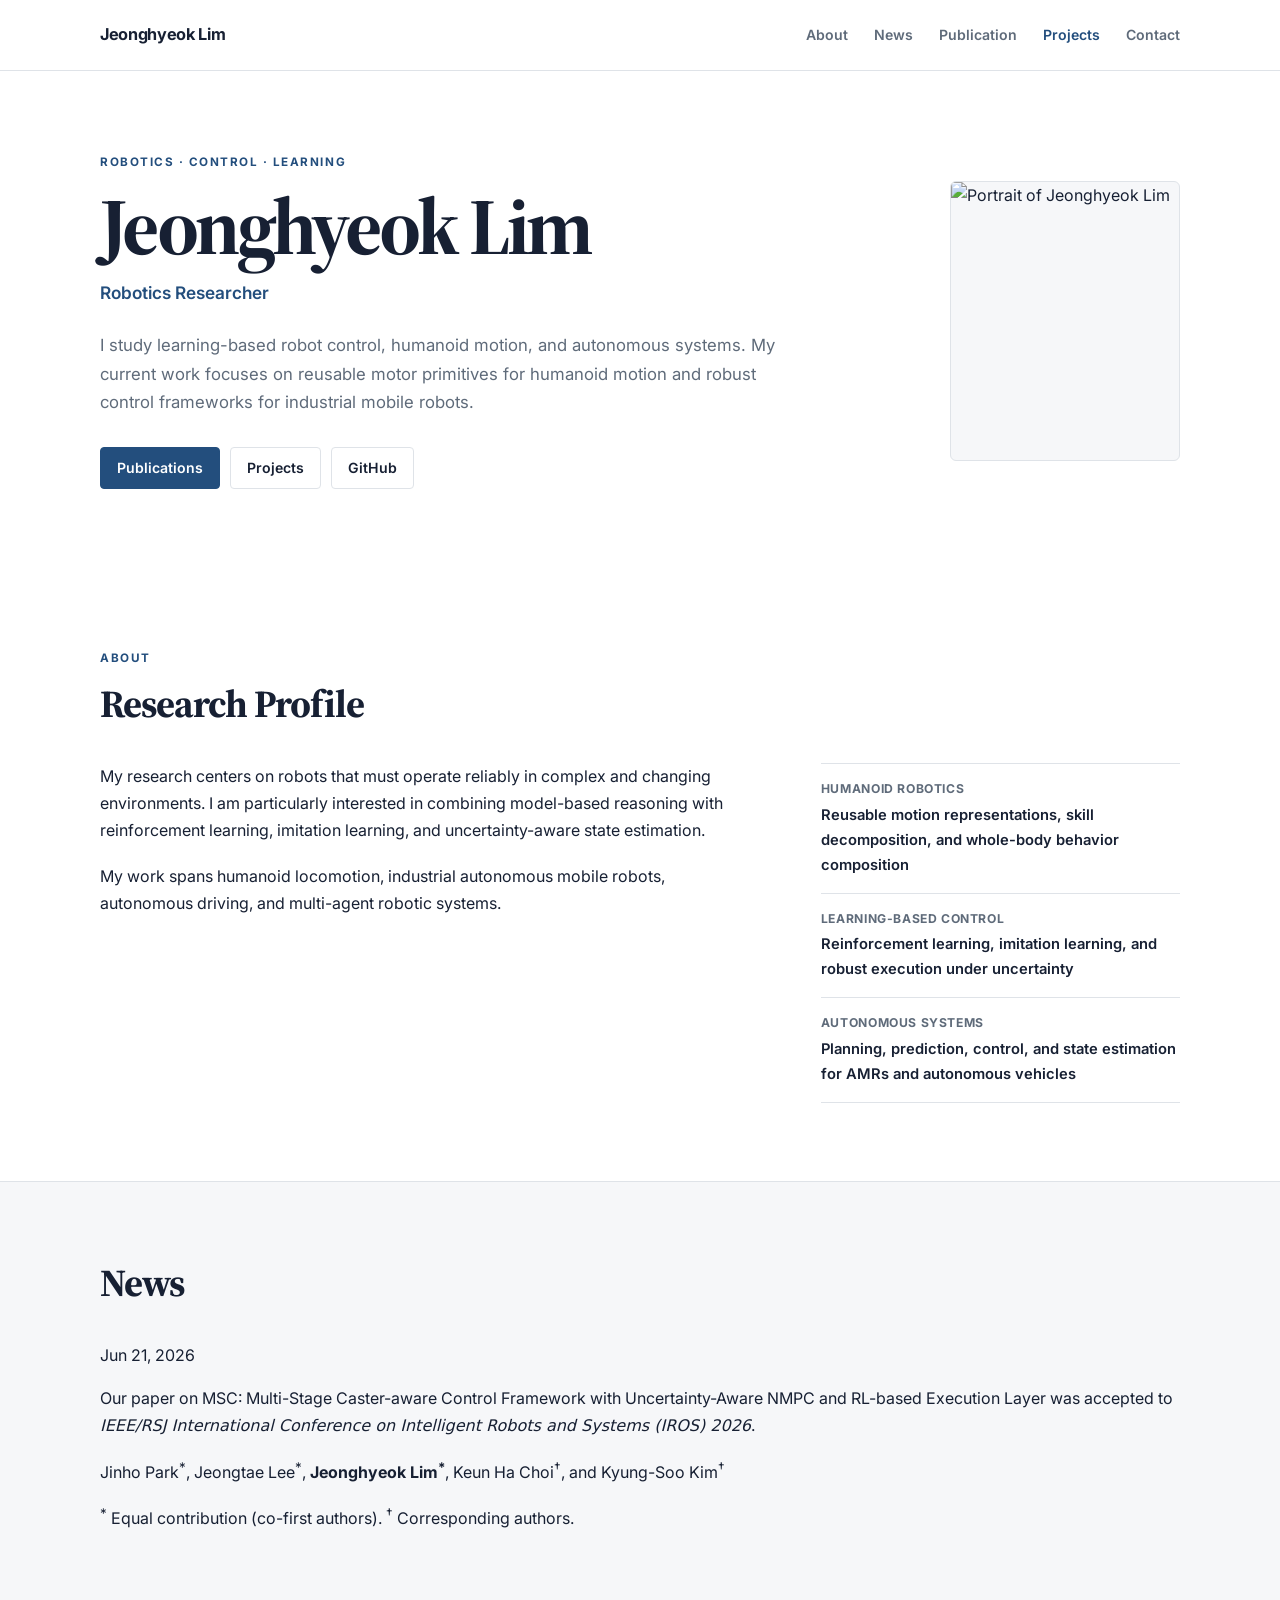
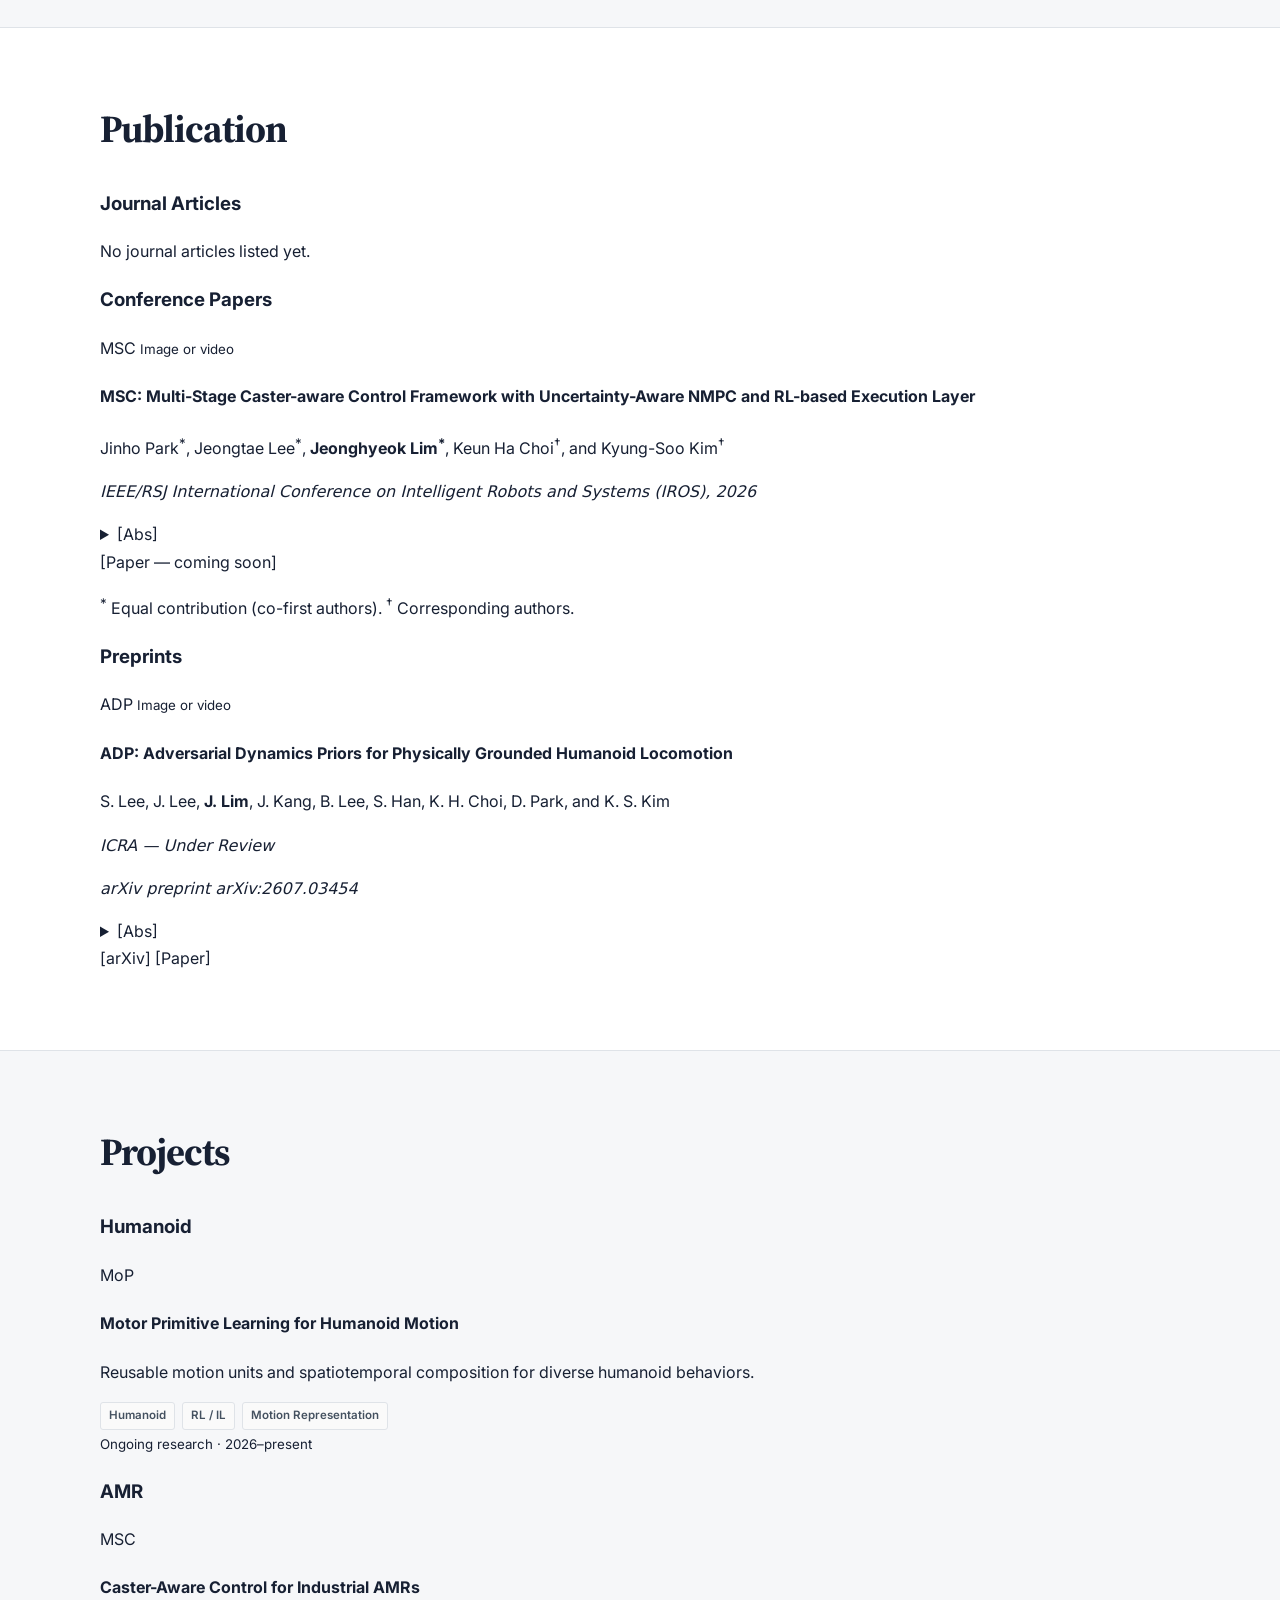
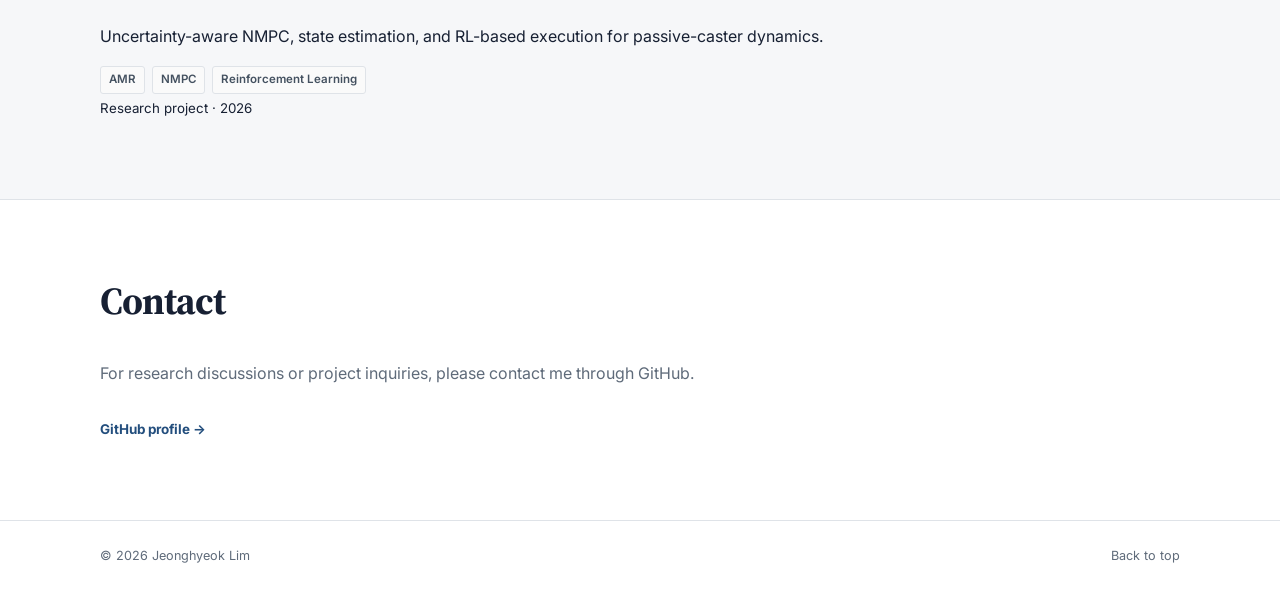
==== commit 51e264fb: "Restructure homepage with news, publications, and project cards" ====
--- a/index.html
+++ b/index.html
@@ -3,7 +3,7 @@
 <head>
   <meta charset="UTF-8" />
   <meta name="viewport" content="width=device-width, initial-scale=1.0" />
-  <meta name="description" content="Jeonghyeok Lim — Robotics, control, and autonomous systems." />
+  <meta name="description" content="Jeonghyeok Lim — robotics, control, and autonomous systems." />
   <title>Jeonghyeok Lim | Robotics Research</title>
   <link rel="preconnect" href="https://fonts.googleapis.com" />
   <link rel="preconnect" href="https://fonts.gstatic.com" crossorigin />
@@ -18,9 +18,9 @@
       <button class="menu-toggle" aria-label="Toggle navigation" aria-expanded="false">Menu</button>
       <nav class="site-nav" aria-label="Primary navigation">
         <a href="#about">About</a>
-        <a href="#research">Research</a>
+        <a href="#news">News</a>
+        <a href="#publications">Publication</a>
         <a href="#projects">Projects</a>
-        <a href="#publications">Publications</a>
         <a href="#contact">Contact</a>
       </nav>
     </div>
@@ -34,177 +34,197 @@
         <p class="position">Robotics Researcher</p>
         <p class="summary">
           I study learning-based robot control, humanoid motion, and autonomous systems.
-          My current work focuses on extracting reusable motor primitives and composing them
-          to generate diverse and robust robot behaviors.
+          My current work focuses on reusable motor primitives for humanoid motion and
+          robust control frameworks for industrial mobile robots.
         </p>
         <div class="intro-links">
-          <a class="button primary" href="#projects">Selected projects</a>
+          <a class="button primary" href="#publications">Publications</a>
+          <a class="button secondary" href="#projects">Projects</a>
           <a class="button secondary" href="https://github.com/JeonghyeokLim" target="_blank" rel="noreferrer">GitHub</a>
         </div>
       </div>
       <div class="profile-wrap">
-        <img class="profile-image" src="https://avatars.githubusercontent.com/u/154910501?v=4" alt="Jeonghyeok Lim" />
+        <img class="profile-image" src="assets/profile.svg" alt="Portrait of Jeonghyeok Lim" />
       </div>
     </section>
 
     <section id="about" class="section container">
       <div class="section-title">
         <p class="label">ABOUT</p>
-        <h2>Research profile</h2>
+        <h2>Research Profile</h2>
       </div>
       <div class="two-column">
         <div class="prose">
           <p>
             My research centers on robots that must operate reliably in complex and changing environments.
             I am particularly interested in combining model-based reasoning with reinforcement learning,
-            imitation learning, and state estimation.
+            imitation learning, and uncertainty-aware state estimation.
           </p>
           <p>
-            My experience spans humanoid locomotion, industrial mobile robots, autonomous driving,
-            multi-agent planning, and robotic energy systems.
+            My work spans humanoid locomotion, industrial autonomous mobile robots, autonomous driving,
+            and multi-agent robotic systems.
           </p>
         </div>
         <dl class="profile-list">
           <div>
-            <dt>Current focus</dt>
-            <dd>Reusable motor primitives for humanoid motion</dd>
+            <dt>Humanoid robotics</dt>
+            <dd>Reusable motion representations, skill decomposition, and whole-body behavior composition</dd>
           </div>
           <div>
-            <dt>Methods</dt>
-            <dd>Reinforcement learning, MPC, state estimation</dd>
+            <dt>Learning-based control</dt>
+            <dd>Reinforcement learning, imitation learning, and robust execution under uncertainty</dd>
           </div>
           <div>
-            <dt>Systems</dt>
-            <dd>Humanoids, AMRs, autonomous vehicles</dd>
+            <dt>Autonomous systems</dt>
+            <dd>Planning, prediction, control, and state estimation for AMRs and autonomous vehicles</dd>
           </div>
         </dl>
       </div>
     </section>
 
-    <section id="research" class="section section-muted">
+    <section id="news" class="section section-muted">
       <div class="container">
-        <div class="section-title">
-          <p class="label">RESEARCH INTERESTS</p>
-          <h2>Research directions</h2>
-        </div>
-        <div class="interest-grid">
-          <article>
-            <h3>Humanoid Motion</h3>
-            <p>Reusable motion representations, skill decomposition, and whole-body behavior composition.</p>
+        <div class="section-title compact-title">
+          <h2>News</h2>
+        </div>
+        <div class="news-list">
+          <article class="news-item">
+            <time datetime="2026-06-21">Jun 21, 2026</time>
+            <div>
+              <p>
+                Our paper on
+                <a href="#msc-paper">MSC: Multi-Stage Caster-aware Control Framework with Uncertainty-Aware NMPC and RL-based Execution Layer</a>
+                was accepted to <em>IEEE/RSJ International Conference on Intelligent Robots and Systems (IROS) 2026</em>.
+              </p>
+              <p class="news-authors">
+                Jinho Park<sup>*</sup>, Jeongtae Lee<sup>*</sup>, <strong>Jeonghyeok Lim<sup>*</sup></strong>,
+                Keun Ha Choi<sup>†</sup>, and Kyung-Soo Kim<sup>†</sup>
+              </p>
+            </div>
           </article>
-          <article>
-            <h3>Learning-Based Control</h3>
-            <p>Reinforcement and imitation learning for robust control under uncertainty.</p>
-          </article>
-          <article>
-            <h3>Autonomous Systems</h3>
-            <p>Planning, prediction, and control for autonomous vehicles and multi-agent robots.</p>
-          </article>
-          <article>
-            <h3>Model-Based Learning</h3>
-            <p>Integrating physical structure with learned representations for reliable deployment.</p>
-          </article>
-        </div>
-      </div>
-    </section>
-
-    <section id="projects" class="section container">
-      <div class="section-title">
-        <p class="label">SELECTED PROJECTS</p>
-        <h2>Research and engineering work</h2>
-      </div>
-
-      <div class="project-list">
-        <article class="project-item">
-          <div class="project-meta">
-            <span>Ongoing research</span>
-            <span>2026</span>
-          </div>
-          <div class="project-body">
-            <h3>Motor Primitive Learning for Humanoid Motion</h3>
-            <p>
-              A framework for discovering reusable motion units and composing them across time and body parts
-              to generate diverse humanoid skills.
+        </div>
+        <p class="author-note"><sup>*</sup> Equal contribution (co-first authors). <sup>†</sup> Corresponding authors.</p>
+      </div>
+    </section>
+
+    <section id="publications" class="section container">
+      <div class="section-title compact-title">
+        <h2>Publication</h2>
+      </div>
+
+      <div class="publication-group">
+        <h3>Journal Articles</h3>
+        <div class="empty-state">No journal articles listed yet.</div>
+      </div>
+
+      <div class="publication-group">
+        <h3>Conference Papers</h3>
+        <article id="msc-paper" class="publication-card">
+          <div class="publication-media media-msc" aria-label="Publication media placeholder">
+            <span>MSC</span>
+            <small>Image or video</small>
+          </div>
+          <div class="publication-content">
+            <h4>MSC: Multi-Stage Caster-aware Control Framework with Uncertainty-Aware NMPC and RL-based Execution Layer</h4>
+            <p class="authors">
+              Jinho Park<sup>*</sup>, Jeongtae Lee<sup>*</sup>, <strong>Jeonghyeok Lim<sup>*</sup></strong>,
+              Keun Ha Choi<sup>†</sup>, and Kyung-Soo Kim<sup>†</sup>
             </p>
-            <div class="tags"><span>Humanoid</span><span>RL / IL</span><span>Motion Representation</span></div>
+            <p class="venue"><em>IEEE/RSJ International Conference on Intelligent Robots and Systems (IROS), 2026</em></p>
+            <div class="publication-links">
+              <details class="abstract-toggle">
+                <summary>[Abs]</summary>
+                <p>
+                  This work presents a multi-stage caster-aware control framework that combines
+                  uncertainty-aware nonlinear model predictive control with an RL-based execution layer
+                  for robust tracking of caster-equipped industrial mobile robots.
+                </p>
+              </details>
+              <span class="disabled-link">[Paper — coming soon]</span>
+            </div>
           </div>
         </article>
-
-        <article class="project-item">
-          <div class="project-meta">
-            <span>Research</span>
-            <span>2026</span>
-          </div>
-          <div class="project-body">
-            <h3>Caster-Aware Control for Industrial AMRs</h3>
-            <p>
-              Learning and estimation methods that account for passive-caster dynamics to improve tracking
-              and robustness in industrial mobile robots.
+        <p class="author-note"><sup>*</sup> Equal contribution (co-first authors). <sup>†</sup> Corresponding authors.</p>
+      </div>
+
+      <div class="publication-group">
+        <h3>Preprints</h3>
+        <article class="publication-card">
+          <div class="publication-media media-adp" aria-label="Publication media placeholder">
+            <span>ADP</span>
+            <small>Image or video</small>
+          </div>
+          <div class="publication-content">
+            <h4>ADP: Adversarial Dynamics Priors for Physically Grounded Humanoid Locomotion</h4>
+            <p class="authors">
+              S. Lee, J. Lee, <strong>J. Lim</strong>, J. Kang, B. Lee, S. Han, K. H. Choi, D. Park, and K. S. Kim
             </p>
-            <div class="tags"><span>AMR</span><span>State Estimation</span><span>Control</span></div>
+            <p class="venue"><em>ICRA — Under Review</em></p>
+            <p class="preprint-line"><em>arXiv preprint arXiv:2607.03454</em></p>
+            <div class="publication-links">
+              <details class="abstract-toggle">
+                <summary>[Abs]</summary>
+                <p>
+                  This preprint studies adversarial dynamics priors for learning physically grounded
+                  humanoid locomotion behaviors from motion data while retaining dynamic feasibility.
+                </p>
+              </details>
+              <a href="https://arxiv.org/abs/2607.03454" target="_blank" rel="noreferrer">[arXiv]</a>
+              <a href="https://arxiv.org/pdf/2607.03454" target="_blank" rel="noreferrer">[Paper]</a>
+              <!-- Add a project-page link here later: <a href="PROJECT_URL">[Website]</a> -->
+            </div>
           </div>
         </article>
-
-        <article class="project-item">
-          <div class="project-meta">
-            <span>System project</span>
-            <span>2025</span>
-          </div>
-          <div class="project-body">
-            <h3>Overhead EV Charging System</h3>
-            <p>
-              A ceiling-rail mobile charging platform with multi-agent scheduling, collision-free planning,
-              and autonomous connector handling.
-            </p>
-            <div class="tags"><span>ROS 2</span><span>CBS</span><span>Isaac Sim</span></div>
-            <a class="text-link" href="https://github.com/JeonghyeokLim/OHCS-System" target="_blank" rel="noreferrer">View repository →</a>
-          </div>
-        </article>
-
-        <article class="project-item">
-          <div class="project-meta">
-            <span>Autonomous driving</span>
-            <span>2024</span>
-          </div>
-          <div class="project-body">
-            <h3>Perception and Planning for Autonomous Vehicles</h3>
-            <p>
-              Integrated vehicle perception, localization, path planning, and control in simulation
-              and small-scale autonomous platforms.
-            </p>
-            <div class="tags"><span>ROS</span><span>Planning</span><span>Sensor Fusion</span></div>
-            <a class="text-link" href="https://github.com/JeonghyeokLim/MoraiAutonomousTeam3" target="_blank" rel="noreferrer">View repository →</a>
-          </div>
-        </article>
-      </div>
-    </section>
-
-    <section id="publications" class="section section-muted">
+      </div>
+    </section>
+
+    <section id="projects" class="section section-muted">
       <div class="container">
-        <div class="section-title">
-          <p class="label">PUBLICATIONS</p>
-          <h2>Research outputs</h2>
-        </div>
-        <div class="publication-item">
-          <div class="publication-year">2026</div>
-          <div>
-            <p class="publication-status">Conference paper accepted</p>
-            <h3>Publication information will be added after the official proceedings are released.</h3>
-            <p>Authors, venue, paper link, and citation information will appear here.</p>
+        <div class="section-title compact-title">
+          <h2>Projects</h2>
+        </div>
+
+        <div class="project-category">
+          <h3>Humanoid</h3>
+          <div class="project-grid">
+            <a class="project-card" href="projects/humanoid-motor-primitives.html">
+              <div class="project-cover cover-humanoid">
+                <span>MoP</span>
+              </div>
+              <div class="project-copy">
+                <h4>Motor Primitive Learning for Humanoid Motion</h4>
+                <p>Reusable motion units and spatiotemporal composition for diverse humanoid behaviors.</p>
+                <div class="tags"><span>Humanoid</span><span>RL / IL</span><span>Motion Representation</span></div>
+                <small>Ongoing research · 2026–present</small>
+              </div>
+            </a>
+          </div>
+        </div>
+
+        <div class="project-category">
+          <h3>AMR</h3>
+          <div class="project-grid">
+            <a class="project-card" href="projects/caster-aware-amr.html">
+              <div class="project-cover cover-amr">
+                <span>MSC</span>
+              </div>
+              <div class="project-copy">
+                <h4>Caster-Aware Control for Industrial AMRs</h4>
+                <p>Uncertainty-aware NMPC, state estimation, and RL-based execution for passive-caster dynamics.</p>
+                <div class="tags"><span>AMR</span><span>NMPC</span><span>Reinforcement Learning</span></div>
+                <small>Research project · 2026</small>
+              </div>
+            </a>
           </div>
         </div>
       </div>
     </section>
 
     <section id="contact" class="section container contact">
-      <div class="section-title">
-        <p class="label">CONTACT</p>
-        <h2>Get in touch</h2>
-      </div>
-      <p>
-        For research discussions or project inquiries, please contact me through GitHub.
-        Academic email and Google Scholar links will be added here.
-      </p>
+      <div class="section-title compact-title">
+        <h2>Contact</h2>
+      </div>
+      <p>For research discussions or project inquiries, please contact me through GitHub.</p>
       <a class="text-link" href="https://github.com/JeonghyeokLim" target="_blank" rel="noreferrer">GitHub profile →</a>
     </section>
   </main>
--- a/assets/styles.css
+++ b/assets/styles.css
@@ -1,32 +1,12 @@
 :root {
-  --bg: #07111f;
-  --bg-soft: #0c1828;
-  --panel: rgba(14, 27, 45, 0.72);
-  --panel-strong: #101f33;
-  --text: #f5f7fb;
-  --muted: #9fb0c7;
-  --line: rgba(255, 255, 255, 0.11);
-  --accent: #79f2c0;
-  --accent-2: #69a7ff;
-  --accent-3: #be8cff;
-  --shadow: 0 30px 80px rgba(0, 0, 0, 0.35);
-  --radius-lg: 28px;
-  --radius-md: 20px;
-  --radius-sm: 12px;
-}
-
-html[data-theme="light"] {
-  --bg: #f4f7fb;
-  --bg-soft: #edf2f8;
-  --panel: rgba(255, 255, 255, 0.72);
-  --panel-strong: #ffffff;
-  --text: #0d1726;
-  --muted: #5f6f83;
-  --line: rgba(11, 24, 42, 0.11);
-  --accent: #0c9b72;
-  --accent-2: #326fd1;
-  --accent-3: #7d4bc2;
-  --shadow: 0 30px 80px rgba(50, 73, 105, 0.15);
+  --bg: #ffffff;
+  --surface: #f6f7f9;
+  --text: #172033;
+  --muted: #5f6b7a;
+  --line: #dfe3e8;
+  --accent: #234e7d;
+  --accent-dark: #173654;
+  --max-width: 1080px;
 }
 
 * {
@@ -40,27 +20,10 @@
 body {
   margin: 0;
   color: var(--text);
-  background:
-    radial-gradient(circle at 15% 0%, rgba(71, 129, 255, 0.14), transparent 28%),
-    radial-gradient(circle at 90% 18%, rgba(121, 242, 192, 0.12), transparent 24%),
-    var(--bg);
-  font-family: "Inter", sans-serif;
-  line-height: 1.65;
-  overflow-x: hidden;
-  transition: background 0.35s ease, color 0.35s ease;
-}
-
-body::before {
-  content: "";
-  position: fixed;
-  inset: 0;
-  z-index: -5;
-  background-image:
-    linear-gradient(var(--line) 1px, transparent 1px),
-    linear-gradient(90deg, var(--line) 1px, transparent 1px);
-  background-size: 72px 72px;
-  mask-image: linear-gradient(to bottom, black, transparent 72%);
-  opacity: 0.18;
+  background: var(--bg);
+  font-family: Inter, system-ui, -apple-system, BlinkMacSystemFont, "Segoe UI", sans-serif;
+  font-size: 16px;
+  line-height: 1.7;
 }
 
 a {
@@ -68,9 +31,8 @@
   text-decoration: none;
 }
 
-button,
-a {
-  -webkit-tap-highlight-color: transparent;
+a:hover {
+  color: var(--accent);
 }
 
 img {
@@ -78,1017 +40,437 @@
   max-width: 100%;
 }
 
-::selection {
-  color: #07111f;
-  background: var(--accent);
-}
-
-.page-noise {
-  position: fixed;
-  inset: 0;
-  z-index: 100;
-  pointer-events: none;
-  opacity: 0.035;
-  background-image: url("data:image/svg+xml,%3Csvg viewBox='0 0 180 180' xmlns='http://www.w3.org/2000/svg'%3E%3Cfilter id='n'%3E%3CfeTurbulence type='fractalNoise' baseFrequency='.9' numOctaves='4' stitchTiles='stitch'/%3E%3C/filter%3E%3Crect width='100%25' height='100%25' filter='url(%23n)' opacity='.7'/%3E%3C/svg%3E");
-}
-
-.ambient {
-  position: fixed;
-  z-index: -2;
-  width: 36rem;
-  height: 36rem;
-  border-radius: 50%;
-  filter: blur(90px);
-  opacity: 0.11;
-  pointer-events: none;
-}
-
-.ambient-one {
-  top: 18%;
-  left: -15rem;
-  background: var(--accent-2);
-}
-
-.ambient-two {
-  right: -18rem;
-  bottom: 8%;
-  background: var(--accent-3);
+.container {
+  width: min(var(--max-width), calc(100% - 48px));
+  margin-inline: auto;
 }
 
 .site-header {
-  position: fixed;
-  top: 18px;
-  left: 50%;
-  z-index: 50;
-  width: min(1120px, calc(100% - 32px));
-  height: 64px;
-  padding: 0 18px;
+  position: sticky;
+  top: 0;
+  z-index: 20;
+  background: rgba(255, 255, 255, 0.97);
+  border-bottom: 1px solid var(--line);
+}
+
+.header-inner {
+  width: min(var(--max-width), calc(100% - 48px));
+  min-height: 70px;
+  margin-inline: auto;
   display: flex;
   align-items: center;
-  gap: 24px;
-  transform: translateX(-50%);
-  border: 1px solid var(--line);
-  border-radius: 999px;
-  background: color-mix(in srgb, var(--bg) 72%, transparent);
-  backdrop-filter: blur(22px);
-  box-shadow: 0 12px 40px rgba(0, 0, 0, 0.12);
-}
-
-.brand {
-  display: inline-flex;
-  align-items: baseline;
+  gap: 34px;
+}
+
+.site-name {
   margin-right: auto;
-  font-family: "Space Grotesk", sans-serif;
-  font-weight: 700;
-  font-size: 1.25rem;
-  letter-spacing: -0.04em;
-}
-
-.brand-mark {
-  display: grid;
-  place-items: center;
-  width: 38px;
-  height: 38px;
-  border: 1px solid var(--line);
-  border-radius: 50%;
-}
-
-.brand-dot {
-  color: var(--accent);
-  font-size: 1.7rem;
+  color: var(--text);
+  font-size: 1.02rem;
+  font-weight: 700;
+  letter-spacing: -0.02em;
 }
 
 .site-nav {
   display: flex;
   align-items: center;
-  gap: 24px;
+  gap: 26px;
 }
 
 .site-nav a {
-  position: relative;
   color: var(--muted);
   font-size: 0.88rem;
   font-weight: 600;
-  transition: color 0.2s ease;
-}
-
-.site-nav a::after {
-  content: "";
-  position: absolute;
-  left: 0;
-  right: 100%;
-  bottom: -7px;
-  height: 2px;
-  background: var(--accent);
-  transition: right 0.25s ease;
 }
 
 .site-nav a:hover,
 .site-nav a.active {
-  color: var(--text);
-}
-
-.site-nav a:hover::after,
-.site-nav a.active::after {
-  right: 0;
-}
-
-.theme-toggle,
+  color: var(--accent);
+}
+
 .menu-toggle {
-  display: grid;
-  place-items: center;
-  flex: 0 0 auto;
-  width: 40px;
-  height: 40px;
+  display: none;
+  padding: 7px 10px;
   color: var(--text);
   border: 1px solid var(--line);
-  border-radius: 50%;
-  background: transparent;
+  border-radius: 4px;
+  background: #fff;
+  font: inherit;
+  font-size: 0.82rem;
   cursor: pointer;
 }
 
-.theme-toggle svg {
-  width: 18px;
-  fill: none;
-  stroke: currentColor;
-  stroke-width: 1.7;
-  stroke-linecap: round;
-  stroke-linejoin: round;
-}
-
-.theme-toggle .sun,
-html[data-theme="light"] .theme-toggle .moon {
-  display: none;
-}
-
-html[data-theme="light"] .theme-toggle .sun {
-  display: block;
-}
-
-.menu-toggle {
-  display: none;
-}
-
-.section-shell {
-  width: min(1160px, calc(100% - 40px));
-  margin-inline: auto;
-}
-
-.hero {
-  min-height: 100vh;
-  padding-top: 150px;
-  padding-bottom: 80px;
+.intro {
   display: grid;
-  grid-template-columns: 1.12fr 0.88fr;
+  grid-template-columns: minmax(0, 1fr) 230px;
   align-items: center;
-  gap: 70px;
-}
-
-.eyebrow,
-.kicker {
-  color: var(--accent);
-  font-size: 0.78rem;
-  font-weight: 700;
-  letter-spacing: 0.18em;
-  text-transform: uppercase;
-}
-
-.eyebrow {
-  display: flex;
-  align-items: center;
+  gap: 72px;
+  min-height: 500px;
+  padding-block: 78px;
+}
+
+.label {
+  margin: 0 0 12px;
+  color: var(--accent);
+  font-size: 0.73rem;
+  font-weight: 700;
+  letter-spacing: 0.13em;
+}
+
+.intro h1 {
+  margin: 0;
+  font-family: "Source Serif 4", Georgia, serif;
+  font-size: clamp(3rem, 7vw, 5rem);
+  font-weight: 700;
+  letter-spacing: -0.045em;
+  line-height: 1.04;
+}
+
+.position {
+  margin: 10px 0 0;
+  color: var(--accent);
+  font-size: 1.08rem;
+  font-weight: 600;
+}
+
+.summary {
+  max-width: 700px;
+  margin: 24px 0 0;
+  color: var(--muted);
+  font-size: 1.05rem;
+}
+
+.intro-links {
+  display: flex;
+  flex-wrap: wrap;
   gap: 10px;
-  margin-bottom: 24px;
-}
-
-.eyebrow span {
-  width: 32px;
-  height: 1px;
-  background: var(--accent);
-}
-
-.hero h1,
-.section-heading h2,
-.contact-section h2 {
-  margin: 0;
-  font-family: "Space Grotesk", sans-serif;
-  letter-spacing: -0.055em;
-  line-height: 0.98;
-}
-
-.hero h1 {
-  max-width: 760px;
-  font-size: clamp(3.6rem, 7vw, 6.8rem);
-}
-
-.hero h1 em {
-  color: var(--accent);
-  font-style: normal;
-}
-
-.hero-text {
-  max-width: 670px;
-  margin: 30px 0 0;
-  color: var(--muted);
-  font-size: clamp(1rem, 1.5vw, 1.22rem);
-}
-
-.hero-text strong {
-  color: var(--text);
-}
-
-.hero-actions,
-.contact-actions {
-  display: flex;
-  flex-wrap: wrap;
-  gap: 12px;
-  margin-top: 34px;
+  margin-top: 30px;
 }
 
 .button {
   display: inline-flex;
   align-items: center;
   justify-content: center;
-  min-height: 52px;
-  padding: 0 22px;
+  min-height: 42px;
+  padding: 0 16px;
   border: 1px solid var(--line);
-  border-radius: 999px;
-  font-weight: 700;
-  font-size: 0.92rem;
-  transition: transform 0.2s ease, border-color 0.2s ease, background 0.2s ease;
-}
-
-.button:hover {
-  transform: translateY(-3px);
+  border-radius: 4px;
+  font-size: 0.88rem;
+  font-weight: 600;
 }
 
 .button.primary {
-  color: #07111f;
+  color: #fff;
   border-color: var(--accent);
   background: var(--accent);
-  box-shadow: 0 12px 36px color-mix(in srgb, var(--accent) 24%, transparent);
-}
-
-.button.primary span {
-  margin-left: 12px;
-}
-
-.button.ghost:hover {
-  border-color: var(--accent);
-  background: color-mix(in srgb, var(--accent) 8%, transparent);
-}
-
-.hero-tags {
+}
+
+.button.primary:hover {
+  color: #fff;
+  background: var(--accent-dark);
+}
+
+.button.secondary {
+  background: #fff;
+}
+
+.profile-wrap {
+  align-self: center;
+}
+
+.profile-image {
+  width: 230px;
+  height: 280px;
+  object-fit: cover;
+  object-position: center;
+  border: 1px solid var(--line);
+  border-radius: 6px;
+  background: var(--surface);
+}
+
+.section {
+  padding-block: 78px;
+  scroll-margin-top: 70px;
+}
+
+.section-muted {
+  background: var(--surface);
+  border-top: 1px solid var(--line);
+  border-bottom: 1px solid var(--line);
+}
+
+.section-title {
+  margin-bottom: 36px;
+}
+
+.section-title h2 {
+  margin: 0;
+  font-family: "Source Serif 4", Georgia, serif;
+  font-size: clamp(1.8rem, 3vw, 2.45rem);
+  letter-spacing: -0.025em;
+  line-height: 1.2;
+}
+
+.two-column {
+  display: grid;
+  grid-template-columns: minmax(0, 1.45fr) minmax(260px, 0.8fr);
+  gap: 70px;
+  align-items: start;
+}
+
+.prose p {
+  margin: 0 0 18px;
+}
+
+.profile-list {
+  margin: 0;
+  padding: 0;
+  border-top: 1px solid var(--line);
+}
+
+.profile-list > div {
+  padding: 15px 0;
+  border-bottom: 1px solid var(--line);
+}
+
+.profile-list dt {
+  margin-bottom: 3px;
+  color: var(--muted);
+  font-size: 0.76rem;
+  font-weight: 700;
+  letter-spacing: 0.05em;
+  text-transform: uppercase;
+}
+
+.profile-list dd {
+  margin: 0;
+  font-size: 0.92rem;
+  font-weight: 600;
+}
+
+.interest-grid {
+  display: grid;
+  grid-template-columns: repeat(2, minmax(0, 1fr));
+  gap: 0 42px;
+  border-top: 1px solid var(--line);
+}
+
+.interest-grid article {
+  padding: 25px 0;
+  border-bottom: 1px solid var(--line);
+}
+
+.interest-grid h3 {
+  margin: 0 0 7px;
+  font-size: 1.02rem;
+}
+
+.interest-grid p {
+  margin: 0;
+  color: var(--muted);
+  font-size: 0.91rem;
+}
+
+.project-list {
+  border-top: 1px solid var(--line);
+}
+
+.project-item {
+  display: grid;
+  grid-template-columns: 170px minmax(0, 1fr);
+  gap: 38px;
+  padding: 34px 0;
+  border-bottom: 1px solid var(--line);
+}
+
+.project-meta {
+  display: flex;
+  flex-direction: column;
+  gap: 3px;
+  color: var(--muted);
+  font-size: 0.78rem;
+}
+
+.project-meta span:first-child {
+  color: var(--accent);
+  font-weight: 700;
+  text-transform: uppercase;
+  letter-spacing: 0.04em;
+}
+
+.project-body h3 {
+  margin: 0 0 9px;
+  font-family: "Source Serif 4", Georgia, serif;
+  font-size: 1.35rem;
+  line-height: 1.3;
+}
+
+.project-body p {
+  max-width: 760px;
+  margin: 0;
+  color: var(--muted);
+}
+
+.tags {
   display: flex;
   flex-wrap: wrap;
-  gap: 9px;
-  margin-top: 26px;
-}
-
-.hero-tags span,
-.tech-row span {
-  padding: 7px 11px;
-  color: var(--muted);
+  gap: 7px;
+  margin-top: 16px;
+}
+
+.tags span {
+  padding: 3px 8px;
+  color: #445160;
   border: 1px solid var(--line);
-  border-radius: 999px;
-  font-size: 0.75rem;
-  font-weight: 600;
-}
-
-.hero-visual {
-  position: relative;
-  display: grid;
-  place-items: center;
-  min-height: 560px;
-}
-
-.profile-card {
-  position: relative;
-  z-index: 2;
-  width: min(390px, 88%);
-  overflow: hidden;
-  border: 1px solid var(--line);
-  border-radius: 36px;
-  background: var(--panel);
-  backdrop-filter: blur(20px);
-  box-shadow: var(--shadow);
-  transform: rotate(2deg);
-}
-
-.profile-card::after {
-  content: "";
-  position: absolute;
-  inset: 0;
-  pointer-events: none;
-  border-radius: inherit;
-  box-shadow: inset 0 0 0 1px rgba(255, 255, 255, 0.035);
-}
-
-.profile-card img {
-  width: 100%;
-  aspect-ratio: 1 / 1.08;
-  object-fit: cover;
-  filter: saturate(0.82) contrast(1.04);
-}
-
-.profile-glow {
-  position: absolute;
-  z-index: 2;
-  inset: auto 12% 25% 12%;
-  height: 42%;
-  border-radius: 50%;
-  background: var(--accent);
-  filter: blur(78px);
-  opacity: 0.18;
-}
-
-.profile-meta {
-  position: relative;
-  z-index: 3;
-  padding: 22px 24px 26px;
-  background: color-mix(in srgb, var(--panel-strong) 82%, transparent);
-}
-
-.status {
-  display: inline-flex;
-  align-items: center;
-  gap: 8px;
-  color: var(--muted);
+  border-radius: 3px;
+  background: #fafafa;
   font-size: 0.72rem;
   font-weight: 600;
 }
 
-.status i,
-.pulse-dot {
+.text-link {
   display: inline-block;
-  width: 8px;
-  height: 8px;
-  border-radius: 50%;
-  background: var(--accent);
-  box-shadow: 0 0 0 6px color-mix(in srgb, var(--accent) 12%, transparent);
-}
-
-.profile-meta h2 {
-  margin: 10px 0 0;
-  font-family: "Space Grotesk", sans-serif;
-  font-size: 1.8rem;
-  letter-spacing: -0.04em;
-}
-
-.profile-meta p {
-  margin: 2px 0 0;
-  color: var(--muted);
-}
-
-.orbit {
-  position: absolute;
-  border: 1px solid var(--line);
-  border-radius: 50%;
-}
-
-.orbit::before {
-  content: "";
-  position: absolute;
-  top: 50%;
-  left: -5px;
-  width: 10px;
-  height: 10px;
-  border-radius: 50%;
-  background: var(--accent);
-  box-shadow: 0 0 18px var(--accent);
-}
-
-.orbit-one {
-  width: 480px;
-  height: 480px;
-  animation: spin 16s linear infinite;
-}
-
-.orbit-two {
-  width: 570px;
-  height: 330px;
-  transform: rotate(-18deg);
-  animation: spin-reverse 22s linear infinite;
-}
-
-.floating-chip {
-  position: absolute;
-  z-index: 4;
-  padding: 9px 13px;
-  border: 1px solid var(--line);
-  border-radius: 999px;
-  color: var(--text);
-  background: color-mix(in srgb, var(--bg) 78%, transparent);
-  backdrop-filter: blur(15px);
-  box-shadow: 0 12px 30px rgba(0, 0, 0, 0.17);
-  font-size: 0.78rem;
-  font-weight: 700;
-}
-
-.chip-one { top: 16%; left: 2%; animation: float 5.2s ease-in-out infinite; }
-.chip-two { top: 30%; right: -2%; animation: float 6s ease-in-out infinite reverse; }
-.chip-three { bottom: 15%; left: 4%; animation: float 4.7s ease-in-out infinite 0.4s; }
-
-.section-block {
-  position: relative;
-  padding-top: 130px;
-  padding-bottom: 40px;
-}
-
-.section-index {
-  position: absolute;
-  top: 140px;
-  right: 0;
-  color: var(--line);
-  font-family: "Space Grotesk", sans-serif;
-  font-size: clamp(4rem, 8vw, 8rem);
-  font-weight: 700;
-  line-height: 0.8;
-}
-
-.section-heading {
-  position: relative;
-  z-index: 2;
-  max-width: 820px;
-  margin-bottom: 54px;
-}
-
-.section-heading .kicker,
-.contact-section .kicker {
-  margin: 0 0 14px;
-}
-
-.section-heading h2,
-.contact-section h2 {
-  font-size: clamp(2.4rem, 5vw, 4.7rem);
-}
-
-.about-grid {
+  margin-top: 15px;
+  color: var(--accent);
+  font-size: 0.84rem;
+  font-weight: 700;
+}
+
+.publication-item {
   display: grid;
-  grid-template-columns: 1fr 1fr;
-  gap: 34px;
-}
-
-.about-copy {
-  color: var(--muted);
-  font-size: 1.04rem;
-}
-
-.about-copy p {
-  margin-top: 0;
-}
-
-.about-copy p:first-child::first-letter {
-  float: left;
-  margin: 4px 10px 0 0;
-  color: var(--accent);
-  font-family: "Space Grotesk", sans-serif;
-  font-size: 4rem;
-  font-weight: 700;
-  line-height: 0.7;
-}
-
-.about-panel {
-  overflow: hidden;
-  border: 1px solid var(--line);
-  border-radius: var(--radius-lg);
-  background: var(--panel);
-  backdrop-filter: blur(18px);
-}
-
-.about-panel div {
-  padding: 25px 28px;
-  display: grid;
-  grid-template-columns: 130px 1fr;
-  gap: 20px;
-  border-bottom: 1px solid var(--line);
-}
-
-.about-panel div:last-child {
-  border-bottom: 0;
-}
-
-.about-panel span {
-  color: var(--muted);
-  font-size: 0.78rem;
-  font-weight: 600;
+  grid-template-columns: 100px minmax(0, 1fr);
+  gap: 32px;
+  padding: 28px 0;
+  border-top: 1px solid var(--line);
+  border-bottom: 1px solid var(--line);
+}
+
+.publication-year {
+  color: var(--muted);
+  font-size: 0.84rem;
+}
+
+.publication-status {
+  margin: 0 0 6px;
+  color: var(--accent);
+  font-size: 0.75rem;
+  font-weight: 700;
+  letter-spacing: 0.06em;
   text-transform: uppercase;
-  letter-spacing: 0.08em;
-}
-
-.about-panel strong {
-  font-size: 0.95rem;
-}
-
-.research-grid {
-  display: grid;
-  grid-template-columns: repeat(2, 1fr);
-  gap: 18px;
-}
-
-.research-card {
-  position: relative;
-  min-height: 270px;
-  padding: 30px;
-  overflow: hidden;
-  border: 1px solid var(--line);
-  border-radius: var(--radius-md);
-  background: var(--panel);
-  transition: transform 0.28s ease, border-color 0.28s ease, background 0.28s ease;
-}
-
-.research-card::before {
-  content: "";
-  position: absolute;
-  width: 180px;
-  height: 180px;
-  right: -90px;
-  bottom: -90px;
-  border-radius: 50%;
-  background: var(--accent);
-  filter: blur(40px);
-  opacity: 0;
-  transition: opacity 0.3s ease;
-}
-
-.research-card:hover {
-  transform: translateY(-7px);
-  border-color: color-mix(in srgb, var(--accent) 55%, var(--line));
-}
-
-.research-card:hover::before {
-  opacity: 0.1;
-}
-
-.card-number {
-  color: var(--muted);
-  font-family: "Space Grotesk", sans-serif;
-  font-size: 0.74rem;
-}
-
-.research-icon {
-  display: grid;
-  place-items: center;
-  width: 48px;
-  height: 48px;
-  margin: 38px 0 24px;
-  border: 1px solid var(--line);
-  border-radius: 50%;
-  color: var(--accent);
-  font-size: 1.25rem;
-}
-
-.research-card h3,
-.project-content h3,
-.publication-placeholder h3 {
-  margin: 0;
-  font-family: "Space Grotesk", sans-serif;
-  letter-spacing: -0.035em;
-}
-
-.research-card h3 {
-  font-size: 1.35rem;
-}
-
-.research-card p {
-  max-width: 470px;
-  margin-bottom: 0;
-  color: var(--muted);
-  font-size: 0.92rem;
-}
-
-.project-list {
-  display: grid;
-  gap: 20px;
-}
-
-.project-card {
-  display: grid;
-  grid-template-columns: minmax(290px, 0.72fr) 1.28fr;
-  min-height: 390px;
-  overflow: hidden;
-  border: 1px solid var(--line);
-  border-radius: var(--radius-lg);
-  background: var(--panel);
-  transition: transform 0.28s ease, border-color 0.28s ease;
-}
-
-.project-card:hover {
-  transform: translateY(-5px);
-  border-color: color-mix(in srgb, var(--accent-2) 50%, var(--line));
-}
-
-.project-visual {
-  position: relative;
-  min-height: 360px;
-  overflow: hidden;
-  border-right: 1px solid var(--line);
-  background:
-    radial-gradient(circle at 30% 30%, rgba(121, 242, 192, 0.16), transparent 30%),
-    linear-gradient(145deg, #10223a, #07111f);
-}
-
-html[data-theme="light"] .project-visual {
-  background:
-    radial-gradient(circle at 30% 30%, rgba(12, 155, 114, 0.13), transparent 30%),
-    linear-gradient(145deg, #e7eef8, #cbd7e8);
-}
-
-.project-content {
-  display: flex;
-  flex-direction: column;
-  justify-content: center;
-  padding: clamp(30px, 5vw, 62px);
-}
-
-.project-topline {
-  display: flex;
-  justify-content: space-between;
-  margin-bottom: 25px;
-  color: var(--muted);
-  font-size: 0.75rem;
-  font-weight: 700;
-  letter-spacing: 0.08em;
-  text-transform: uppercase;
-}
-
-.project-content h3 {
-  max-width: 650px;
-  font-size: clamp(1.8rem, 3vw, 3rem);
-  line-height: 1.06;
-}
-
-.project-content p {
-  max-width: 670px;
-  margin: 20px 0 0;
-  color: var(--muted);
-}
-
-.tech-row {
-  display: flex;
-  flex-wrap: wrap;
-  gap: 8px;
-  margin-top: 25px;
-}
-
-.project-link {
-  display: inline-flex;
-  align-items: center;
-  align-self: flex-start;
-  gap: 9px;
-  margin-top: 28px;
-  color: var(--accent);
-  font-size: 0.88rem;
-  font-weight: 700;
-}
-
-.project-link span {
-  transition: transform 0.2s ease;
-}
-
-.project-link:hover span {
-  transform: translate(3px, -3px);
-}
-
-/* Abstract project illustrations */
-.visual-humanoid::after,
-.visual-amr::after,
-.visual-ohcs::after,
-.visual-auto::after {
-  content: "";
-  position: absolute;
-  inset: 15%;
-  border: 1px dashed rgba(255, 255, 255, 0.15);
-  border-radius: 50%;
-  animation: spin 20s linear infinite;
-}
-
-.figure-head,
-.figure-body,
-.figure-limb,
-.amr-body,
-.amr-wheel,
-.rail,
-.carrier,
-.road-line,
-.car-shape {
-  position: absolute;
-  z-index: 2;
-  background: var(--accent);
-  box-shadow: 0 0 24px color-mix(in srgb, var(--accent) 32%, transparent);
-}
-
-.figure-head {
-  top: 22%; left: 50%; width: 48px; height: 48px; transform: translateX(-50%); border-radius: 50%;
-}
-.figure-body {
-  top: 36%; left: 50%; width: 18px; height: 105px; transform: translateX(-50%); border-radius: 999px;
-}
-.figure-limb { width: 105px; height: 10px; border-radius: 999px; transform-origin: left center; }
-.limb-a { top: 40%; left: 50%; transform: rotate(28deg); }
-.limb-b { top: 40%; left: 50%; transform: rotate(152deg); }
-.limb-c { top: 63%; left: 50%; transform: rotate(52deg); }
-.limb-d { top: 63%; left: 50%; transform: rotate(128deg); }
-
-.amr-body { left: 28%; top: 38%; width: 44%; height: 28%; border-radius: 24px 24px 12px 12px; }
-.amr-wheel { top: 62%; width: 55px; height: 55px; border: 10px solid var(--accent); border-radius: 50%; background: transparent; }
-.wheel-one { left: 28%; }
-.wheel-two { right: 28%; }
-.amr-path { position: absolute; left: 9%; right: 9%; bottom: 17%; height: 2px; border-top: 2px dashed rgba(121, 242, 192, 0.55); }
-
-.rail { left: 12%; right: 12%; height: 6px; border-radius: 99px; }
-.rail-one { top: 35%; transform: rotate(6deg); }
-.rail-two { top: 56%; transform: rotate(-7deg); }
-.carrier { top: 40%; left: 42%; width: 88px; height: 72px; border-radius: 16px; }
-.charge-pulse { position: absolute; top: 34%; left: 36%; width: 150px; height: 150px; border: 2px solid var(--accent); border-radius: 50%; animation: pulse 2.2s ease-out infinite; }
-
-.road-line { width: 250px; height: 3px; left: 18%; border-radius: 99px; transform: rotate(-30deg); }
-.line-one { top: 38%; }
-.line-two { top: 62%; }
-.car-shape { left: 39%; top: 42%; width: 100px; height: 65px; border-radius: 40px 40px 15px 15px; transform: rotate(-30deg); }
-.sensor-cone { position: absolute; left: 49%; top: 17%; width: 0; height: 0; border-left: 90px solid transparent; border-right: 90px solid transparent; border-bottom: 220px solid rgba(105, 167, 255, 0.1); transform: rotate(59deg); }
-
-.publication-placeholder {
-  padding: clamp(28px, 5vw, 52px);
-  display: flex;
-  align-items: center;
-  justify-content: space-between;
-  gap: 35px;
-  border: 1px solid var(--line);
-  border-radius: var(--radius-lg);
-  background: linear-gradient(135deg, var(--panel), color-mix(in srgb, var(--accent-2) 7%, var(--panel)));
-}
-
-.publication-placeholder > div > p {
-  display: flex;
-  align-items: center;
-  gap: 12px;
-  margin: 0 0 12px;
-  color: var(--accent);
-  font-size: 0.78rem;
-  font-weight: 700;
-  letter-spacing: 0.08em;
-  text-transform: uppercase;
-}
-
-.publication-placeholder h3 {
-  max-width: 720px;
-  font-size: clamp(1.45rem, 2.5vw, 2.25rem);
-  line-height: 1.16;
-}
-
-.publication-placeholder > a {
-  flex: 0 0 auto;
-  color: var(--muted);
-  font-size: 0.85rem;
-  font-weight: 700;
-}
-
-.contact-section {
-  margin-top: 150px;
-  margin-bottom: 60px;
-  padding: clamp(45px, 8vw, 95px);
-  overflow: hidden;
-  border: 1px solid var(--line);
-  border-radius: 36px;
-  background:
-    radial-gradient(circle at 90% 10%, rgba(121, 242, 192, 0.16), transparent 27%),
-    radial-gradient(circle at 10% 100%, rgba(105, 167, 255, 0.16), transparent 30%),
-    var(--panel);
-  box-shadow: var(--shadow);
-}
-
-.contact-section h2 {
-  max-width: 850px;
-}
-
-.contact-section > p:not(.kicker) {
-  max-width: 720px;
-  margin: 24px 0 0;
+}
+
+.publication-item h3 {
+  margin: 0 0 8px;
+  font-family: "Source Serif 4", Georgia, serif;
+  font-size: 1.2rem;
+  line-height: 1.4;
+}
+
+.publication-item p:last-child {
+  margin: 0;
+  color: var(--muted);
+}
+
+.contact > p {
+  max-width: 700px;
   color: var(--muted);
 }
 
 footer {
-  width: min(1160px, calc(100% - 40px));
-  margin: 0 auto;
-  padding: 28px 0 40px;
+  border-top: 1px solid var(--line);
+}
+
+.footer-inner {
   display: flex;
   justify-content: space-between;
   gap: 20px;
-  color: var(--muted);
-  border-top: 1px solid var(--line);
-  font-size: 0.78rem;
-}
-
-.reveal {
-  opacity: 0;
-  transform: translateY(24px);
-  transition: opacity 0.7s ease, transform 0.7s ease;
-}
-
-.reveal.visible {
-  opacity: 1;
-  transform: translateY(0);
-}
-
-@keyframes spin {
-  to { transform: rotate(360deg); }
-}
-
-@keyframes spin-reverse {
-  from { transform: rotate(-18deg); }
-  to { transform: rotate(-378deg); }
-}
-
-@keyframes float {
-  0%, 100% { transform: translateY(0); }
-  50% { transform: translateY(-12px); }
-}
-
-@keyframes pulse {
-  0% { transform: scale(0.55); opacity: 0.8; }
-  100% { transform: scale(1.35); opacity: 0; }
-}
-
-@media (max-width: 980px) {
+  padding-block: 24px 36px;
+  color: var(--muted);
+  font-size: 0.79rem;
+}
+
+@media (max-width: 760px) {
+  .header-inner {
+    width: min(100% - 32px, var(--max-width));
+    min-height: 62px;
+  }
+
+  .menu-toggle {
+    display: inline-flex;
+  }
+
   .site-nav {
-    position: fixed;
-    top: 88px;
-    left: 16px;
-    right: 16px;
-    padding: 18px;
-    display: grid;
+    display: none;
+    position: absolute;
+    top: 62px;
+    left: 0;
+    right: 0;
+    flex-direction: column;
+    align-items: flex-start;
     gap: 0;
-    border: 1px solid var(--line);
-    border-radius: 24px;
-    background: color-mix(in srgb, var(--bg) 94%, transparent);
-    backdrop-filter: blur(24px);
-    transform: translateY(-20px);
-    opacity: 0;
-    pointer-events: none;
-    transition: opacity 0.22s ease, transform 0.22s ease;
+    padding: 10px 16px;
+    background: #fff;
+    border-bottom: 1px solid var(--line);
   }
 
   .site-nav.open {
-    opacity: 1;
-    transform: translateY(0);
-    pointer-events: auto;
+    display: flex;
   }
 
   .site-nav a {
-    padding: 14px 8px;
-    border-bottom: 1px solid var(--line);
-  }
-
-  .site-nav a:last-child {
-    border-bottom: 0;
-  }
-
-  .site-nav a::after {
-    display: none;
-  }
-
-  .menu-toggle {
-    display: grid;
-  }
-
-  .menu-toggle span {
-    width: 16px;
-    height: 1.5px;
-    background: currentColor;
-    transition: transform 0.2s ease;
-  }
-
-  .menu-toggle[aria-expanded="true"] span:first-child { transform: translateY(2px) rotate(45deg); }
-  .menu-toggle[aria-expanded="true"] span:last-child { transform: translateY(-2px) rotate(-45deg); }
-
-  .hero {
-    min-height: auto;
-    padding-top: 150px;
+    width: 100%;
+    padding: 10px 0;
+  }
+
+  .container {
+    width: min(100% - 32px, var(--max-width));
+  }
+
+  .intro {
     grid-template-columns: 1fr;
-    gap: 50px;
-  }
-
-  .hero-copy {
-    text-align: center;
-  }
-
-  .eyebrow,
-  .hero-actions,
-  .hero-tags {
-    justify-content: center;
-  }
-
-  .hero-text {
-    margin-inline: auto;
-  }
-
-  .hero-visual {
-    min-height: 500px;
-  }
-
-  .about-grid,
-  .project-card {
+    gap: 36px;
+    min-height: 0;
+    padding-block: 58px;
+  }
+
+  .profile-wrap {
+    order: -1;
+  }
+
+  .profile-image {
+    width: 150px;
+    height: 180px;
+  }
+
+  .section {
+    padding-block: 58px;
+  }
+
+  .two-column,
+  .interest-grid,
+  .project-item,
+  .publication-item {
     grid-template-columns: 1fr;
   }
 
-  .project-visual {
-    min-height: 320px;
-    border-right: 0;
-    border-bottom: 1px solid var(--line);
-  }
-}
-
-@media (max-width: 700px) {
-  .site-header {
-    top: 10px;
-    height: 58px;
-  }
-
-  .brand-mark {
-    width: 34px;
-    height: 34px;
-  }
-
-  .theme-toggle,
-  .menu-toggle {
-    width: 36px;
-    height: 36px;
-  }
-
-  .section-shell {
-    width: min(100% - 26px, 1160px);
-  }
-
-  .hero {
-    padding-top: 120px;
-  }
-
-  .hero h1 {
-    font-size: clamp(3.05rem, 15vw, 4.7rem);
-  }
-
-  .hero-visual {
-    min-height: 430px;
-  }
-
-  .orbit-one { width: 360px; height: 360px; }
-  .orbit-two { width: 405px; height: 250px; }
-  .floating-chip { font-size: 0.67rem; }
-  .chip-one { left: 0; }
-  .chip-two { right: 0; }
-
-  .section-block {
-    padding-top: 100px;
-  }
-
-  .section-index {
-    top: 106px;
-    font-size: 4rem;
-  }
-
-  .research-grid {
-    grid-template-columns: 1fr;
-  }
-
-  .research-card {
-    min-height: auto;
-  }
-
-  .about-panel div {
-    grid-template-columns: 1fr;
-    gap: 8px;
-  }
-
-  .project-content {
-    padding: 28px 24px 34px;
-  }
-
-  .project-visual {
-    min-height: 280px;
-  }
-
-  .publication-placeholder {
-    align-items: flex-start;
+  .two-column {
+    gap: 32px;
+  }
+
+  .project-item {
+    gap: 14px;
+  }
+
+  .project-meta {
+    flex-direction: row;
+    justify-content: space-between;
+  }
+
+  .publication-item {
+    gap: 10px;
+  }
+
+  .footer-inner {
     flex-direction: column;
-  }
-
-  .contact-section {
-    width: calc(100% - 26px);
-    margin-top: 100px;
-    padding: 36px 24px;
-  }
-
-  footer {
-    width: calc(100% - 26px);
-    flex-direction: column;
-  }
-}
-
-@media (prefers-reduced-motion: reduce) {
-  *, *::before, *::after {
-    scroll-behavior: auto !important;
-    animation-duration: 0.001ms !important;
-    animation-iteration-count: 1 !important;
-    transition-duration: 0.001ms !important;
-  }
-}
+    gap: 5px;
+  }
+}
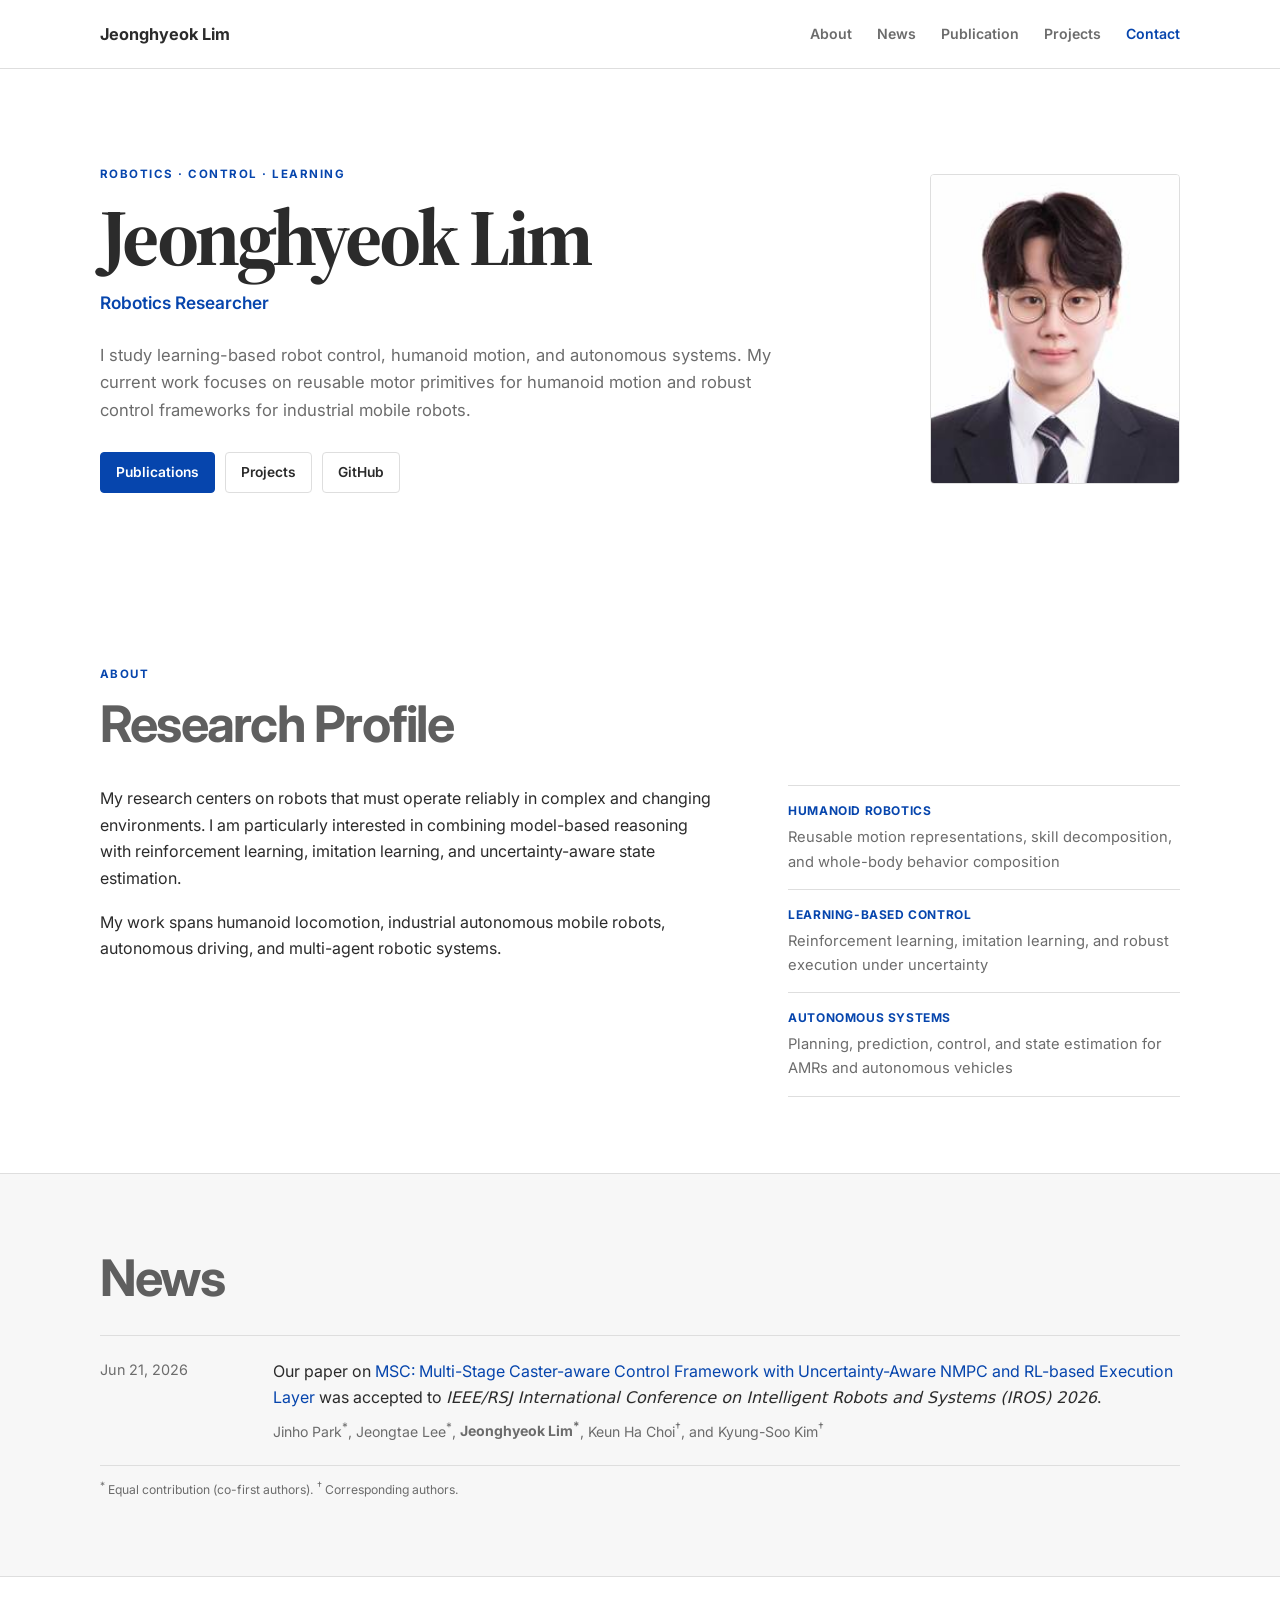
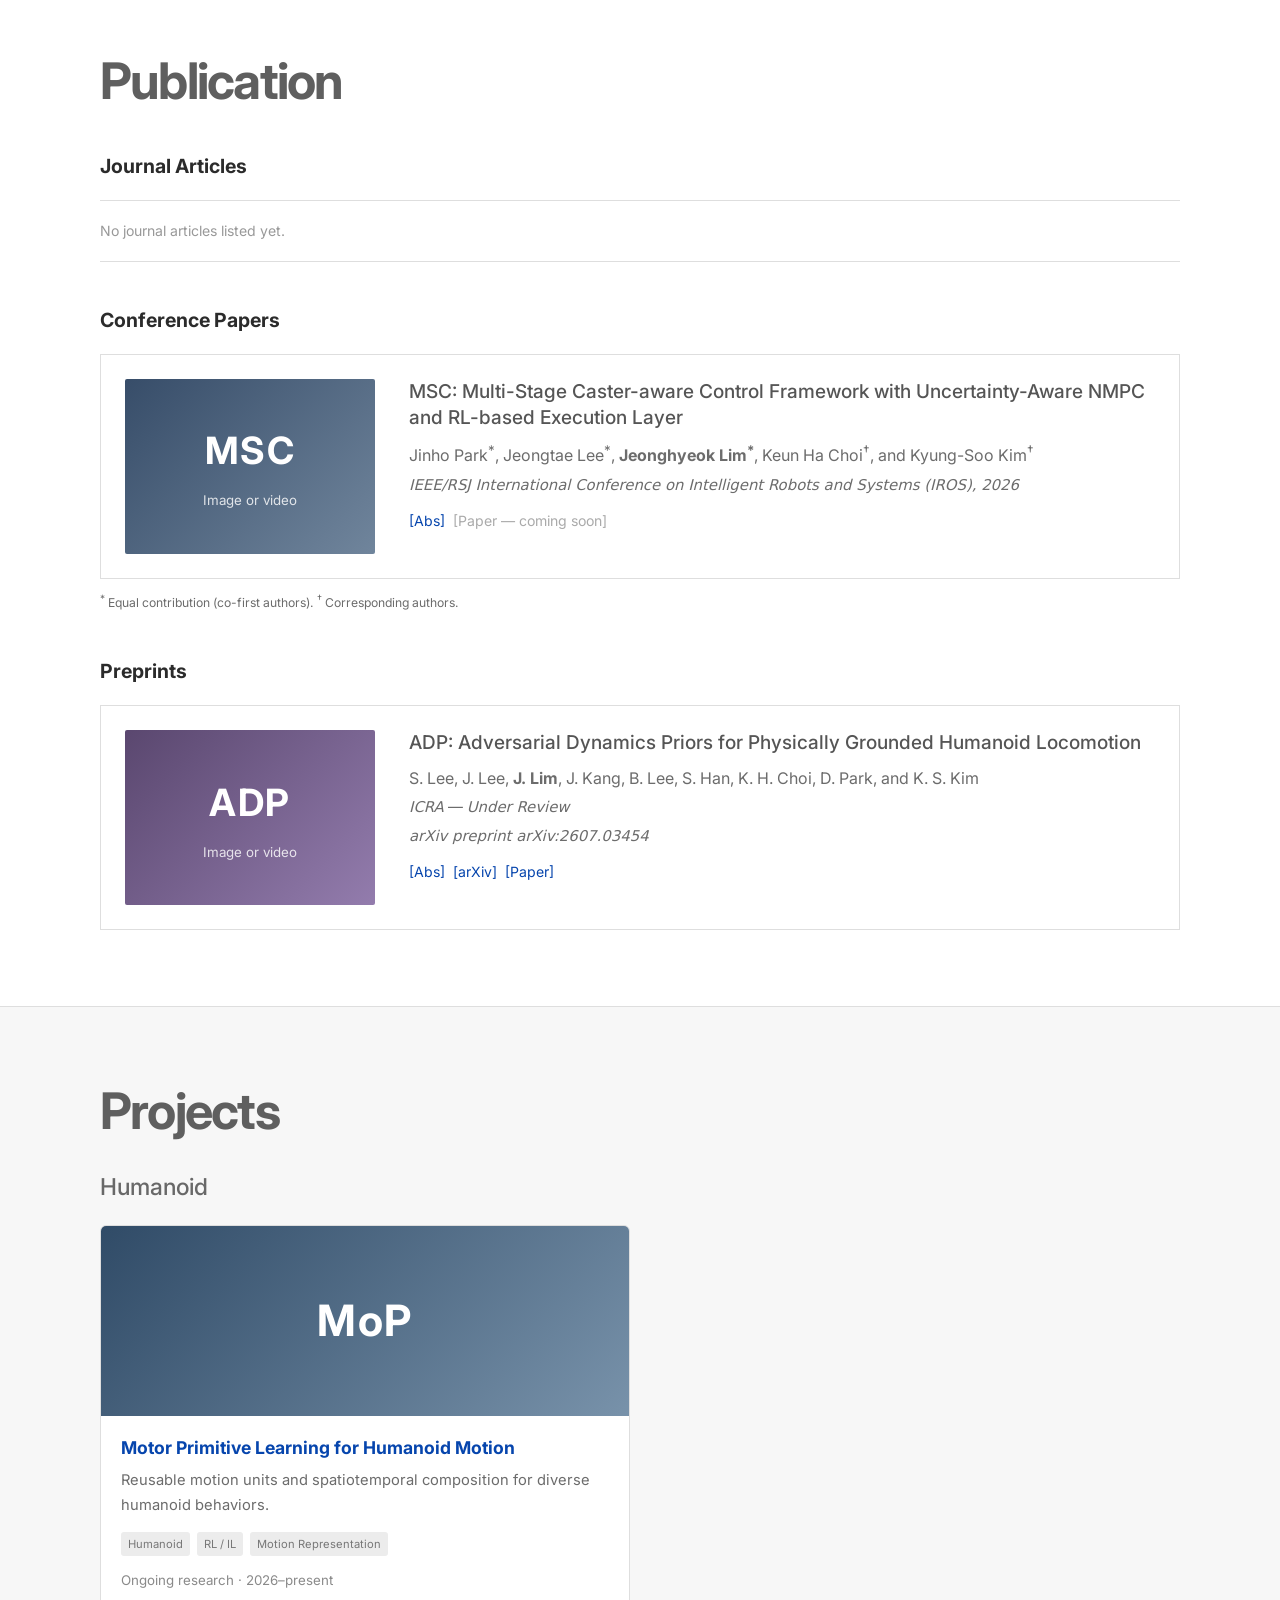
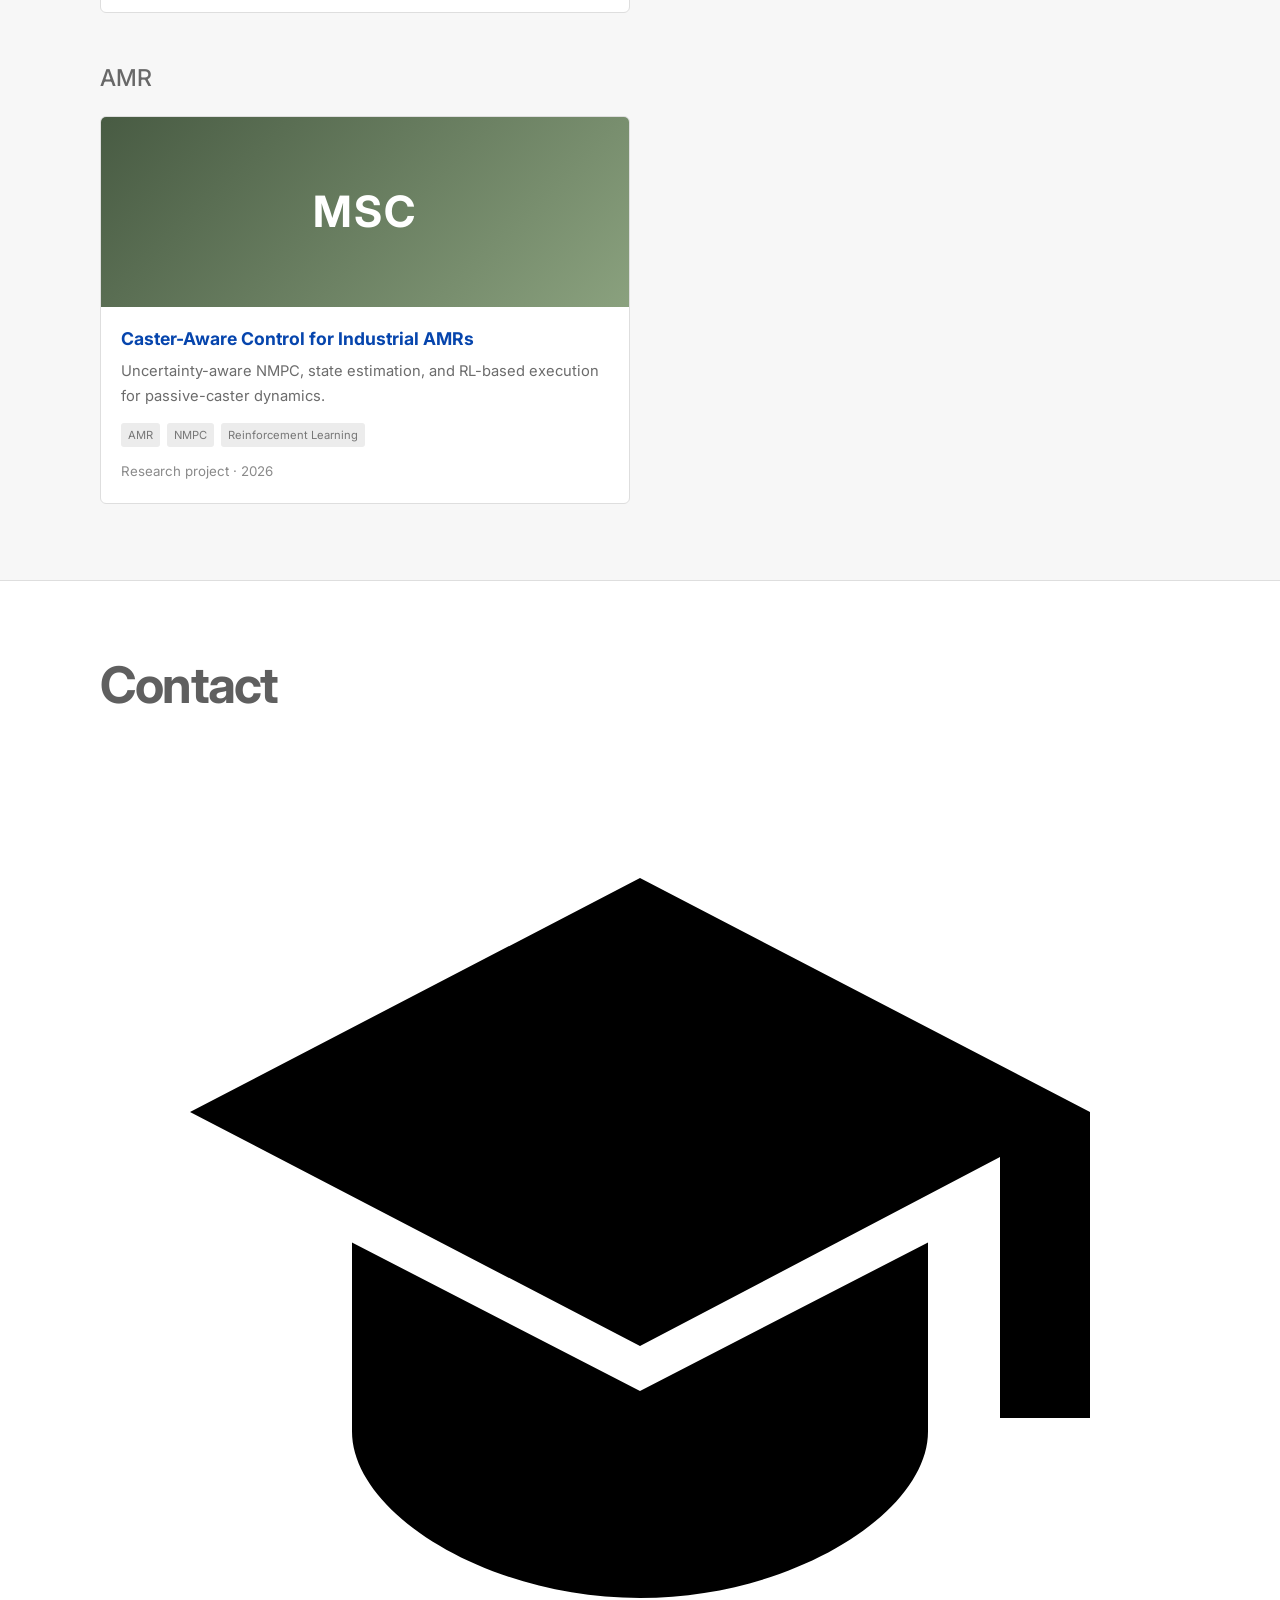
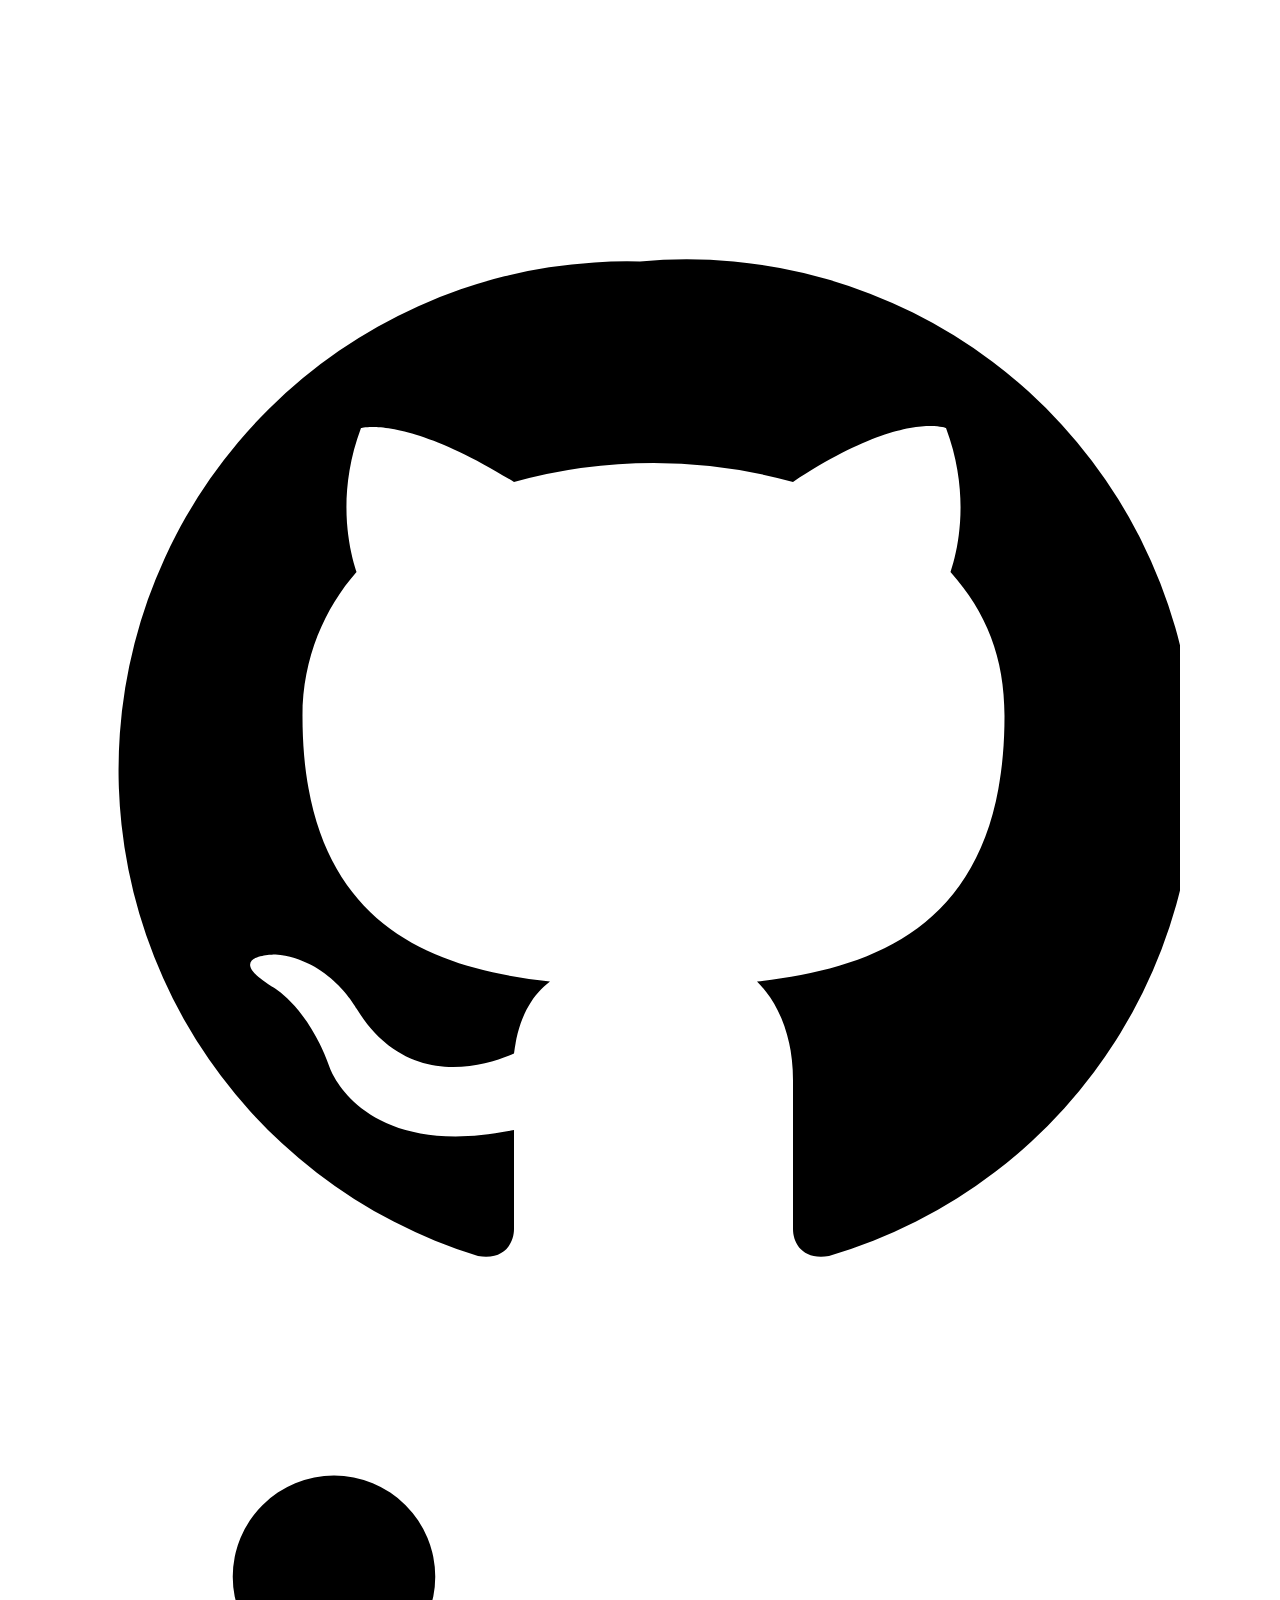
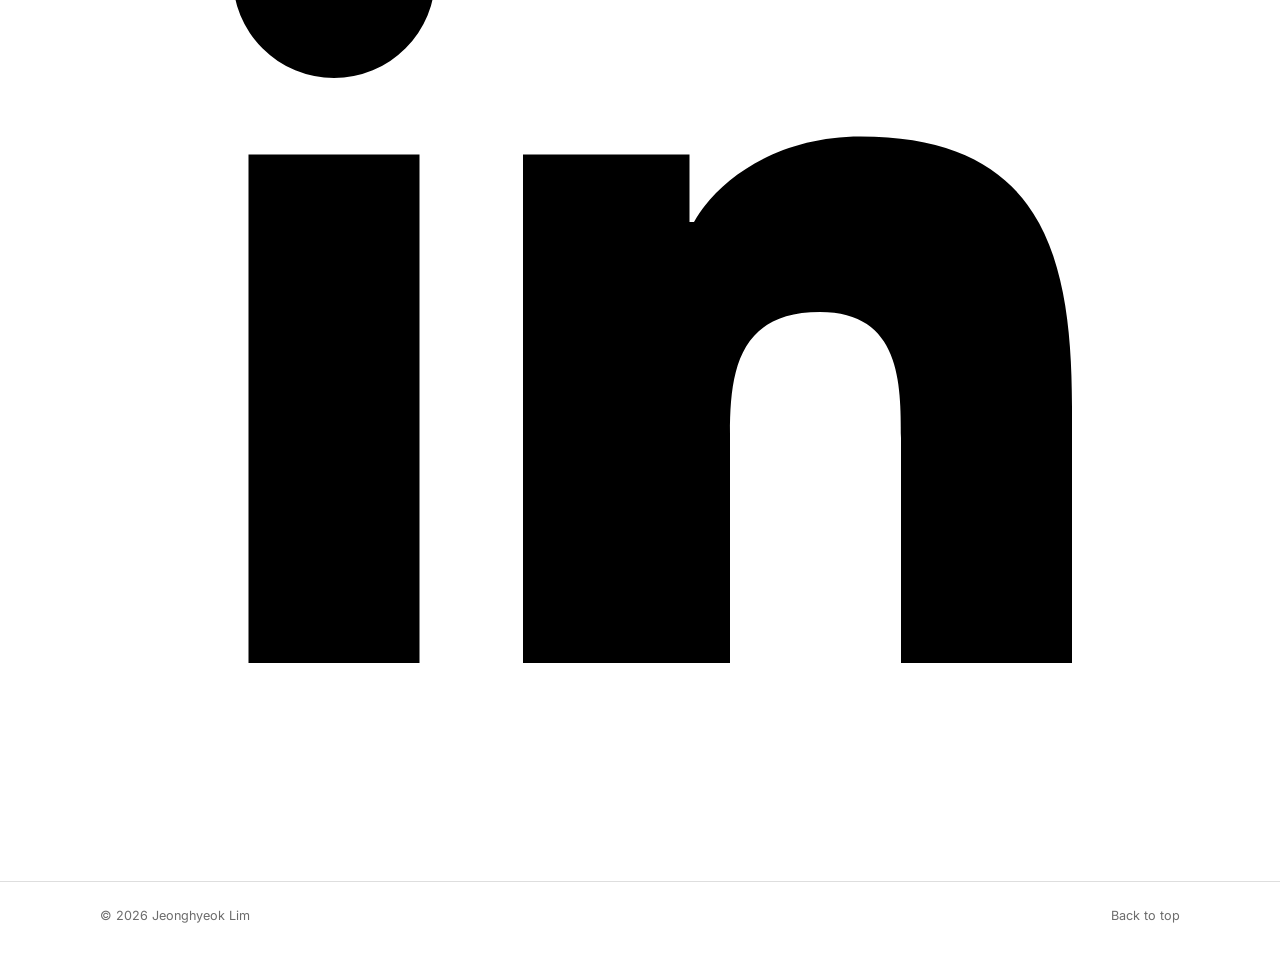
==== commit 846d8953: "Add social contacts and full publication abstracts" ====
--- a/index.html
+++ b/index.html
@@ -135,9 +135,7 @@
               <details class="abstract-toggle">
                 <summary>[Abs]</summary>
                 <p>
-                  This work presents a multi-stage caster-aware control framework that combines
-                  uncertainty-aware nonlinear model predictive control with an RL-based execution layer
-                  for robust tracking of caster-equipped industrial mobile robots.
+                  Freely swiveling casters are widely adopted in industrial AMRs/SDVs for their mechanical simplicity and load capacity. However, caster misalignment during low-speed or high-curvature maneuvers induces strong contact nonlinearities, widening the planning-execution gap between commanded (v, ω) and realized motion. Existing caster-aware strategies are highly sensitive to state-estimation reliability, causing unstable execution in uncertain transition regimes. To address this, we present Multi-Stage Caster-aware Control (MSC), a planning-execution integrated hierarchical framework featuring two core mechanisms. First, an uncertainty-aware NMPC (CU-MPC) dynamically schedules caster-aware costs and input regularization using predictive uncertainty to suppress overly aggressive maneuvers. Second, a reinforcement learning-based execution layer estimates and predicts caster states under partial observability, transforming high-level velocity commands into physically executable wheel speeds adapted to current contact conditions. Validations in Isaac Sim and real robots demonstrate that MSC offers a clear comparative advantage over existing decoupled compensation approaches by significantly improving caster-state estimation accuracy, minimizing misalignment, and enhancing tracking robustness in caster-sensitive maneuvers.
                 </p>
               </details>
               <span class="disabled-link">[Paper — coming soon]</span>
@@ -159,19 +157,18 @@
             <p class="authors">
               S. Lee, J. Lee, <strong>J. Lim</strong>, J. Kang, B. Lee, S. Han, K. H. Choi, D. Park, and K. S. Kim
             </p>
-            <p class="venue"><em>ICRA — Under Review</em></p>
+            <p class="venue"><em>ICRA</em> — <em>Under Review</em></p>
             <p class="preprint-line"><em>arXiv preprint arXiv:2607.03454</em></p>
             <div class="publication-links">
               <details class="abstract-toggle">
                 <summary>[Abs]</summary>
                 <p>
-                  This preprint studies adversarial dynamics priors for learning physically grounded
-                  humanoid locomotion behaviors from motion data while retaining dynamic feasibility.
+                  In this paper, we propose Adversarial Dynamics Priors (ADP) for perturbation-resilient humanoid locomotion control. Existing motion prior-based methods induce natural motion styles by imitating kinematic motion features, but they do not directly regularize dynamics features, such as CoM motion, centroidal momentum, contact forces, and contact states. To address this limitation, we replace kinematic motion-style features with selected dynamics features extracted from locomotion trajectories as the target of adversarial regularization. To this end, we use trajectory optimization to construct a reference dataset and train a discriminator to evaluate whether policy-induced temporal windows are consistent with the resulting reference distribution. Without explicit motion tracking, ADP encourages policy rollouts to remain close to the reference support, even after perturbations. Experimental results show that, compared with AMP, the strongest baseline in our evaluation, ADP improves the 80%-success impulse threshold (J80) by 16.7%, while reducing direction-averaged recovery time and velocity tracking error by 47.9% and 35.4%, respectively.
                 </p>
               </details>
               <a href="https://arxiv.org/abs/2607.03454" target="_blank" rel="noreferrer">[arXiv]</a>
               <a href="https://arxiv.org/pdf/2607.03454" target="_blank" rel="noreferrer">[Paper]</a>
-              <!-- Add a project-page link here later: <a href="PROJECT_URL">[Website]</a> -->
+              <!-- Add a project-page link later with: <a href="PROJECT_URL">[Website]</a> -->
             </div>
           </div>
         </article>
@@ -188,9 +185,7 @@
           <h3>Humanoid</h3>
           <div class="project-grid">
             <a class="project-card" href="projects/humanoid-motor-primitives.html">
-              <div class="project-cover cover-humanoid">
-                <span>MoP</span>
-              </div>
+              <div class="project-cover cover-humanoid"><span>MoP</span></div>
               <div class="project-copy">
                 <h4>Motor Primitive Learning for Humanoid Motion</h4>
                 <p>Reusable motion units and spatiotemporal composition for diverse humanoid behaviors.</p>
@@ -205,9 +200,7 @@
           <h3>AMR</h3>
           <div class="project-grid">
             <a class="project-card" href="projects/caster-aware-amr.html">
-              <div class="project-cover cover-amr">
-                <span>MSC</span>
-              </div>
+              <div class="project-cover cover-amr"><span>MSC</span></div>
               <div class="project-copy">
                 <h4>Caster-Aware Control for Industrial AMRs</h4>
                 <p>Uncertainty-aware NMPC, state estimation, and RL-based execution for passive-caster dynamics.</p>
@@ -224,8 +217,17 @@
       <div class="section-title compact-title">
         <h2>Contact</h2>
       </div>
-      <p>For research discussions or project inquiries, please contact me through GitHub.</p>
-      <a class="text-link" href="https://github.com/JeonghyeokLim" target="_blank" rel="noreferrer">GitHub profile →</a>
+      <div class="social-links" aria-label="Academic and professional profiles">
+        <a class="social-button" href="https://scholar.google.com/citations?user=NbPGQn8AAAAJ&hl=en" target="_blank" rel="noreferrer" aria-label="Google Scholar" title="Google Scholar">
+          <svg viewBox="0 0 24 24" aria-hidden="true"><path d="M12 3 2 8.2l10 5.2 8-4.2V15h2V8.2L12 3Zm-6.4 8.1v4.2c0 1.8 3 3.7 6.4 3.7s6.4-1.9 6.4-3.7v-4.2L12 14.4l-6.4-3.3Z"/></svg>
+        </a>
+        <a class="social-button" href="https://github.com/JeonghyeokLim" target="_blank" rel="noreferrer" aria-label="GitHub" title="GitHub">
+          <svg viewBox="0 0 24 24" aria-hidden="true"><path d="M12 .7A11.3 11.3 0 0 0 8.4 22.8c.6.1.8-.3.8-.6v-2.2c-3.4.7-4.1-1.4-4.1-1.4-.5-1.4-1.3-1.8-1.3-1.8-1.1-.7.1-.7.1-.7 1.2.1 1.8 1.2 1.8 1.2 1.1 1.8 2.8 1.3 3.5 1 .1-.8.4-1.3.8-1.6-2.7-.3-5.5-1.3-5.5-5.9 0-1.3.5-2.4 1.2-3.2-.1-.3-.5-1.6.1-3.2 0 0 1-.3 3.4 1.2a11.6 11.6 0 0 1 6.2 0c2.4-1.6 3.4-1.2 3.4-1.2.6 1.6.2 2.9.1 3.2.8.9 1.2 1.9 1.2 3.2 0 4.6-2.8 5.6-5.5 5.9.4.4.8 1.1.8 2.2v3.3c0 .3.2.7.8.6A11.3 11.3 0 0 0 12 .7Z"/></svg>
+        </a>
+        <a class="social-button" href="https://www.linkedin.com/in/jeonghyeok-lim" target="_blank" rel="noreferrer" aria-label="LinkedIn" title="LinkedIn">
+          <svg viewBox="0 0 24 24" aria-hidden="true"><path d="M5.2 3.5A2.2 2.2 0 1 1 5.2 8a2.2 2.2 0 0 1 0-4.5ZM3.3 9.7h3.8V21H3.3V9.7Zm6.1 0h3.7v1.5h.1c.5-.9 1.8-1.9 3.7-1.9 4 0 4.7 2.6 4.7 6V21h-3.8v-5c0-1.2 0-2.8-1.8-2.8s-2 1.3-2 2.7V21H9.4V9.7Z"/></svg>
+        </a>
+      </div>
     </section>
   </main>
 
--- a/assets/styles.css
+++ b/assets/styles.css
@@ -1,44 +1,30 @@
 :root {
   --bg: #ffffff;
-  --surface: #f6f7f9;
-  --text: #172033;
-  --muted: #5f6b7a;
-  --line: #dfe3e8;
-  --accent: #234e7d;
-  --accent-dark: #173654;
+  --surface: #f7f7f7;
+  --text: #2b2b2b;
+  --muted: #6c6c6c;
+  --line: #dedede;
+  --accent: #0645ad;
+  --accent-dark: #083b8a;
+  --soft-blue: #eef4fb;
   --max-width: 1080px;
 }
 
-* {
-  box-sizing: border-box;
-}
-
-html {
-  scroll-behavior: smooth;
-}
-
+* { box-sizing: border-box; }
+html { scroll-behavior: smooth; }
 body {
   margin: 0;
   color: var(--text);
   background: var(--bg);
   font-family: Inter, system-ui, -apple-system, BlinkMacSystemFont, "Segoe UI", sans-serif;
   font-size: 16px;
-  line-height: 1.7;
-}
-
-a {
-  color: inherit;
-  text-decoration: none;
-}
-
-a:hover {
-  color: var(--accent);
-}
-
-img {
-  display: block;
-  max-width: 100%;
-}
+  line-height: 1.65;
+}
+
+a { color: inherit; text-decoration: none; }
+a:hover { color: var(--accent); }
+img { display: block; max-width: 100%; }
+strong { font-weight: 700; }
 
 .container {
   width: min(var(--max-width), calc(100% - 48px));
@@ -49,17 +35,17 @@
   position: sticky;
   top: 0;
   z-index: 20;
-  background: rgba(255, 255, 255, 0.97);
+  background: rgba(255,255,255,.97);
   border-bottom: 1px solid var(--line);
 }
 
 .header-inner {
   width: min(var(--max-width), calc(100% - 48px));
-  min-height: 70px;
+  min-height: 68px;
   margin-inline: auto;
   display: flex;
   align-items: center;
-  gap: 34px;
+  gap: 32px;
 }
 
 .site-name {
@@ -67,25 +53,22 @@
   color: var(--text);
   font-size: 1.02rem;
   font-weight: 700;
-  letter-spacing: -0.02em;
 }
 
 .site-nav {
   display: flex;
   align-items: center;
-  gap: 26px;
+  gap: 25px;
 }
 
 .site-nav a {
   color: var(--muted);
-  font-size: 0.88rem;
+  font-size: .88rem;
   font-weight: 600;
 }
 
 .site-nav a:hover,
-.site-nav a.active {
-  color: var(--accent);
-}
+.site-nav a.active { color: var(--accent); }
 
 .menu-toggle {
   display: none;
@@ -95,34 +78,32 @@
   border-radius: 4px;
   background: #fff;
   font: inherit;
-  font-size: 0.82rem;
-  cursor: pointer;
+  font-size: .82rem;
 }
 
 .intro {
   display: grid;
-  grid-template-columns: minmax(0, 1fr) 230px;
-  align-items: center;
-  gap: 72px;
-  min-height: 500px;
-  padding-block: 78px;
+  grid-template-columns: minmax(0,1fr) 250px;
+  align-items: center;
+  gap: 76px;
+  min-height: 520px;
+  padding-block: 76px;
 }
 
 .label {
   margin: 0 0 12px;
   color: var(--accent);
-  font-size: 0.73rem;
+  font-size: .72rem;
   font-weight: 700;
-  letter-spacing: 0.13em;
+  letter-spacing: .13em;
 }
 
 .intro h1 {
   margin: 0;
   font-family: "Source Serif 4", Georgia, serif;
   font-size: clamp(3rem, 7vw, 5rem);
-  font-weight: 700;
-  letter-spacing: -0.045em;
   line-height: 1.04;
+  letter-spacing: -.045em;
 }
 
 .position {
@@ -133,28 +114,28 @@
 }
 
 .summary {
-  max-width: 700px;
+  max-width: 690px;
   margin: 24px 0 0;
   color: var(--muted);
-  font-size: 1.05rem;
+  font-size: 1.04rem;
 }
 
 .intro-links {
   display: flex;
   flex-wrap: wrap;
   gap: 10px;
-  margin-top: 30px;
+  margin-top: 28px;
 }
 
 .button {
   display: inline-flex;
   align-items: center;
   justify-content: center;
-  min-height: 42px;
-  padding: 0 16px;
+  min-height: 41px;
+  padding: 0 15px;
   border: 1px solid var(--line);
   border-radius: 4px;
-  font-size: 0.88rem;
+  font-size: .86rem;
   font-weight: 600;
 }
 
@@ -169,27 +150,21 @@
   background: var(--accent-dark);
 }
 
-.button.secondary {
+.button.secondary { background: #fff; }
+
+.profile-image {
+  width: 250px;
+  height: 310px;
+  object-fit: cover;
+  object-position: center 28%;
+  border: 1px solid var(--line);
+  border-radius: 4px;
   background: #fff;
 }
 
-.profile-wrap {
-  align-self: center;
-}
-
-.profile-image {
-  width: 230px;
-  height: 280px;
-  object-fit: cover;
-  object-position: center;
-  border: 1px solid var(--line);
-  border-radius: 6px;
-  background: var(--surface);
-}
-
 .section {
-  padding-block: 78px;
-  scroll-margin-top: 70px;
+  padding-block: 76px;
+  scroll-margin-top: 68px;
 }
 
 .section-muted {
@@ -198,28 +173,26 @@
   border-bottom: 1px solid var(--line);
 }
 
-.section-title {
-  margin-bottom: 36px;
-}
-
+.section-title { margin-bottom: 34px; }
 .section-title h2 {
   margin: 0;
-  font-family: "Source Serif 4", Georgia, serif;
-  font-size: clamp(1.8rem, 3vw, 2.45rem);
-  letter-spacing: -0.025em;
-  line-height: 1.2;
-}
+  color: #5f5f5f;
+  font-family: Inter, sans-serif;
+  font-size: clamp(2rem, 4vw, 3.15rem);
+  line-height: 1.1;
+  letter-spacing: -.035em;
+}
+
+.compact-title { margin-bottom: 30px; }
 
 .two-column {
   display: grid;
-  grid-template-columns: minmax(0, 1.45fr) minmax(260px, 0.8fr);
-  gap: 70px;
+  grid-template-columns: minmax(0,1.35fr) minmax(300px,.85fr);
+  gap: 66px;
   align-items: start;
 }
 
-.prose p {
-  margin: 0 0 18px;
-}
+.prose p { margin: 0 0 18px; }
 
 .profile-list {
   margin: 0;
@@ -233,171 +206,269 @@
 }
 
 .profile-list dt {
-  margin-bottom: 3px;
-  color: var(--muted);
-  font-size: 0.76rem;
+  margin-bottom: 4px;
+  color: var(--accent);
+  font-size: .75rem;
   font-weight: 700;
-  letter-spacing: 0.05em;
+  letter-spacing: .05em;
   text-transform: uppercase;
 }
 
 .profile-list dd {
   margin: 0;
-  font-size: 0.92rem;
+  color: var(--muted);
+  font-size: .92rem;
+}
+
+.news-list { border-top: 1px solid var(--line); }
+.news-item {
+  display: grid;
+  grid-template-columns: 145px minmax(0,1fr);
+  gap: 28px;
+  padding: 22px 0;
+  border-bottom: 1px solid var(--line);
+}
+.news-item time {
+  color: var(--muted);
+  font-size: .9rem;
+}
+.news-item p { margin: 0; }
+.news-item a { color: var(--accent); }
+.news-authors {
+  margin-top: 6px !important;
+  color: var(--muted);
+  font-size: .88rem;
+}
+.author-note {
+  margin: 11px 0 0;
+  color: var(--muted);
+  font-size: .76rem;
+}
+
+.publication-group { margin-top: 42px; }
+.publication-group > h3 {
+  margin: 0 0 18px;
+  font-size: 1.22rem;
+}
+.empty-state {
+  padding: 18px 0;
+  color: #999;
+  border-top: 1px solid var(--line);
+  border-bottom: 1px solid var(--line);
+  font-size: .88rem;
+}
+
+.publication-card {
+  display: grid;
+  grid-template-columns: 250px minmax(0,1fr);
+  gap: 34px;
+  padding: 24px;
+  border: 1px solid var(--line);
+  background: #fff;
+}
+
+.publication-media {
+  min-height: 175px;
+  display: flex;
+  flex-direction: column;
+  align-items: center;
+  justify-content: center;
+  gap: 8px;
+  color: #fff;
+  text-align: center;
+  border-radius: 2px;
+}
+.publication-media span {
+  font-size: 2.35rem;
+  font-weight: 700;
+  letter-spacing: .04em;
+}
+.publication-media small { opacity: .82; }
+.media-msc { background: linear-gradient(135deg,#374d69,#70859c); }
+.media-adp { background: linear-gradient(135deg,#5a476f,#937cad); }
+
+.publication-content h4 {
+  margin: 0 0 8px;
+  color: #555;
+  font-size: 1.19rem;
+  line-height: 1.4;
+  font-weight: 500;
+}
+.authors,
+.venue,
+.preprint-line {
+  margin: 4px 0;
+  color: var(--muted);
+}
+.venue,
+.preprint-line { font-size: .93rem; }
+
+.publication-links {
+  display: flex;
+  flex-wrap: wrap;
+  align-items: flex-start;
+  gap: 8px;
+  margin-top: 12px;
+  color: var(--accent);
+  font-size: .88rem;
+}
+.publication-links a,
+.abstract-toggle summary { cursor: pointer; }
+.disabled-link { color: #aaa; }
+.abstract-toggle { display: inline; }
+.abstract-toggle summary {
+  list-style: none;
+  display: inline;
+}
+.abstract-toggle summary::-webkit-details-marker { display: none; }
+.abstract-toggle[open] {
+  flex-basis: 100%;
+  order: 2;
+  padding: 10px 12px;
+  color: var(--muted);
+  border-left: 3px solid var(--accent);
+  background: var(--soft-blue);
+}
+.abstract-toggle[open] summary {
+  color: var(--accent);
   font-weight: 600;
 }
-
-.interest-grid {
+.abstract-toggle p {
+  margin: 8px 0 0;
+  color: var(--muted);
+  line-height: 1.6;
+}
+
+.project-category + .project-category { margin-top: 46px; }
+.project-category > h3 {
+  margin: 0 0 18px;
+  color: #686868;
+  font-size: 1.45rem;
+  font-weight: 500;
+}
+.project-grid {
   display: grid;
-  grid-template-columns: repeat(2, minmax(0, 1fr));
-  gap: 0 42px;
-  border-top: 1px solid var(--line);
-}
-
-.interest-grid article {
-  padding: 25px 0;
-  border-bottom: 1px solid var(--line);
-}
-
-.interest-grid h3 {
-  margin: 0 0 7px;
-  font-size: 1.02rem;
-}
-
-.interest-grid p {
-  margin: 0;
-  color: var(--muted);
-  font-size: 0.91rem;
-}
-
-.project-list {
-  border-top: 1px solid var(--line);
-}
-
-.project-item {
-  display: grid;
-  grid-template-columns: 170px minmax(0, 1fr);
-  gap: 38px;
-  padding: 34px 0;
-  border-bottom: 1px solid var(--line);
-}
-
-.project-meta {
-  display: flex;
-  flex-direction: column;
-  gap: 3px;
-  color: var(--muted);
-  font-size: 0.78rem;
-}
-
-.project-meta span:first-child {
+  grid-template-columns: repeat(2,minmax(0,1fr));
+  gap: 20px;
+}
+.project-card {
+  overflow: hidden;
+  color: inherit;
+  border: 1px solid var(--line);
+  border-radius: 6px;
+  background: #fff;
+  transition: transform .18s ease, box-shadow .18s ease;
+}
+.project-card:hover {
+  color: inherit;
+  transform: translateY(-3px);
+  box-shadow: 0 10px 24px rgba(0,0,0,.08);
+}
+.project-cover {
+  min-height: 190px;
+  display: flex;
+  align-items: center;
+  justify-content: center;
+  color: #fff;
+}
+.project-cover span {
+  font-size: 2.7rem;
+  font-weight: 700;
+  letter-spacing: .04em;
+}
+.cover-humanoid { background: linear-gradient(135deg,#304b67,#7892aa); }
+.cover-amr { background: linear-gradient(135deg,#485b43,#8aa17e); }
+.project-copy { padding: 20px; }
+.project-copy h4 {
+  margin: 0 0 8px;
   color: var(--accent);
-  font-weight: 700;
-  text-transform: uppercase;
-  letter-spacing: 0.04em;
-}
-
-.project-body h3 {
-  margin: 0 0 9px;
-  font-family: "Source Serif 4", Georgia, serif;
-  font-size: 1.35rem;
-  line-height: 1.3;
-}
-
-.project-body p {
-  max-width: 760px;
-  margin: 0;
-  color: var(--muted);
-}
-
+  font-size: 1.1rem;
+  line-height: 1.4;
+}
+.project-copy p {
+  margin: 0;
+  color: var(--muted);
+  font-size: .92rem;
+}
 .tags {
   display: flex;
   flex-wrap: wrap;
   gap: 7px;
-  margin-top: 16px;
-}
-
+  margin-top: 15px;
+}
 .tags span {
-  padding: 3px 8px;
-  color: #445160;
-  border: 1px solid var(--line);
+  padding: 3px 7px;
+  color: #777;
   border-radius: 3px;
-  background: #fafafa;
-  font-size: 0.72rem;
-  font-weight: 600;
-}
-
-.text-link {
-  display: inline-block;
-  margin-top: 15px;
-  color: var(--accent);
-  font-size: 0.84rem;
-  font-weight: 700;
-}
-
-.publication-item {
-  display: grid;
-  grid-template-columns: 100px minmax(0, 1fr);
-  gap: 32px;
-  padding: 28px 0;
-  border-top: 1px solid var(--line);
-  border-bottom: 1px solid var(--line);
-}
-
-.publication-year {
-  color: var(--muted);
-  font-size: 0.84rem;
-}
-
-.publication-status {
-  margin: 0 0 6px;
-  color: var(--accent);
-  font-size: 0.75rem;
-  font-weight: 700;
-  letter-spacing: 0.06em;
-  text-transform: uppercase;
-}
-
-.publication-item h3 {
-  margin: 0 0 8px;
-  font-family: "Source Serif 4", Georgia, serif;
-  font-size: 1.2rem;
-  line-height: 1.4;
-}
-
-.publication-item p:last-child {
-  margin: 0;
-  color: var(--muted);
-}
-
-.contact > p {
-  max-width: 700px;
-  color: var(--muted);
-}
-
-footer {
-  border-top: 1px solid var(--line);
-}
-
+  background: #ececec;
+  font-size: .7rem;
+}
+.project-copy small {
+  display: block;
+  margin-top: 14px;
+  color: #8a8a8a;
+}
+
+.contact > p { max-width: 700px; color: var(--muted); }
+.text-link { color: var(--accent); font-weight: 600; }
+
+footer { border-top: 1px solid var(--line); }
 .footer-inner {
   display: flex;
   justify-content: space-between;
   gap: 20px;
-  padding-block: 24px 36px;
-  color: var(--muted);
-  font-size: 0.79rem;
-}
-
-@media (max-width: 760px) {
-  .header-inner {
-    width: min(100% - 32px, var(--max-width));
-    min-height: 62px;
-  }
-
-  .menu-toggle {
-    display: inline-flex;
-  }
-
+  padding-block: 24px 34px;
+  color: var(--muted);
+  font-size: .79rem;
+}
+
+.detail-page { background: #fff; }
+.detail-header {
+  padding: 28px 0;
+  border-bottom: 1px solid var(--line);
+}
+.detail-header a { color: var(--accent); font-size: .9rem; }
+.detail-hero { padding: 70px 0 46px; }
+.detail-hero h1 {
+  max-width: 820px;
+  margin: 0;
+  font-family: "Source Serif 4", Georgia, serif;
+  font-size: clamp(2.4rem,5vw,4.2rem);
+  line-height: 1.08;
+  letter-spacing: -.04em;
+}
+.detail-meta { margin-top: 14px; color: var(--muted); }
+.detail-layout {
+  display: grid;
+  grid-template-columns: minmax(0,1fr) 280px;
+  gap: 60px;
+  padding-bottom: 80px;
+}
+.detail-section { margin-bottom: 38px; }
+.detail-section h2 { margin: 0 0 12px; font-size: 1.35rem; }
+.detail-section p,
+.detail-section li { color: var(--muted); }
+.detail-section ul { padding-left: 20px; }
+.detail-media {
+  min-height: 230px;
+  display: flex;
+  align-items: center;
+  justify-content: center;
+  color: #777;
+  border: 1px dashed #bbb;
+  background: var(--surface);
+}
+.detail-aside {
+  padding-top: 4px;
+}
+.detail-aside dl { margin: 0; border-top: 1px solid var(--line); }
+.detail-aside div { padding: 14px 0; border-bottom: 1px solid var(--line); }
+.detail-aside dt { color: var(--muted); font-size: .74rem; text-transform: uppercase; }
+.detail-aside dd { margin: 4px 0 0; font-size: .9rem; }
+
+@media (max-width: 800px) {
+  .header-inner { width: min(100% - 32px,var(--max-width)); min-height: 62px; }
+  .menu-toggle { display: inline-flex; }
   .site-nav {
     display: none;
     position: absolute;
@@ -411,66 +482,21 @@
     background: #fff;
     border-bottom: 1px solid var(--line);
   }
-
-  .site-nav.open {
-    display: flex;
-  }
-
-  .site-nav a {
-    width: 100%;
-    padding: 10px 0;
-  }
-
-  .container {
-    width: min(100% - 32px, var(--max-width));
-  }
-
-  .intro {
-    grid-template-columns: 1fr;
-    gap: 36px;
-    min-height: 0;
-    padding-block: 58px;
-  }
-
-  .profile-wrap {
-    order: -1;
-  }
-
-  .profile-image {
-    width: 150px;
-    height: 180px;
-  }
-
-  .section {
-    padding-block: 58px;
-  }
-
+  .site-nav.open { display: flex; }
+  .site-nav a { width: 100%; padding: 10px 0; }
+  .container { width: min(100% - 32px,var(--max-width)); }
+  .intro { grid-template-columns: 1fr; gap: 34px; min-height: 0; padding-block: 56px; }
+  .profile-wrap { order: -1; }
+  .profile-image { width: 170px; height: 210px; }
+  .section { padding-block: 56px; }
   .two-column,
-  .interest-grid,
-  .project-item,
-  .publication-item {
-    grid-template-columns: 1fr;
-  }
-
-  .two-column {
-    gap: 32px;
-  }
-
-  .project-item {
-    gap: 14px;
-  }
-
-  .project-meta {
-    flex-direction: row;
-    justify-content: space-between;
-  }
-
-  .publication-item {
-    gap: 10px;
-  }
-
-  .footer-inner {
-    flex-direction: column;
-    gap: 5px;
-  }
-}
+  .publication-card,
+  .detail-layout { grid-template-columns: 1fr; }
+  .two-column { gap: 34px; }
+  .news-item { grid-template-columns: 1fr; gap: 7px; }
+  .publication-card { gap: 22px; padding: 18px; }
+  .publication-media { min-height: 155px; }
+  .project-grid { grid-template-columns: 1fr; }
+  .detail-layout { gap: 24px; }
+  .footer-inner { flex-direction: column; gap: 5px; }
+}
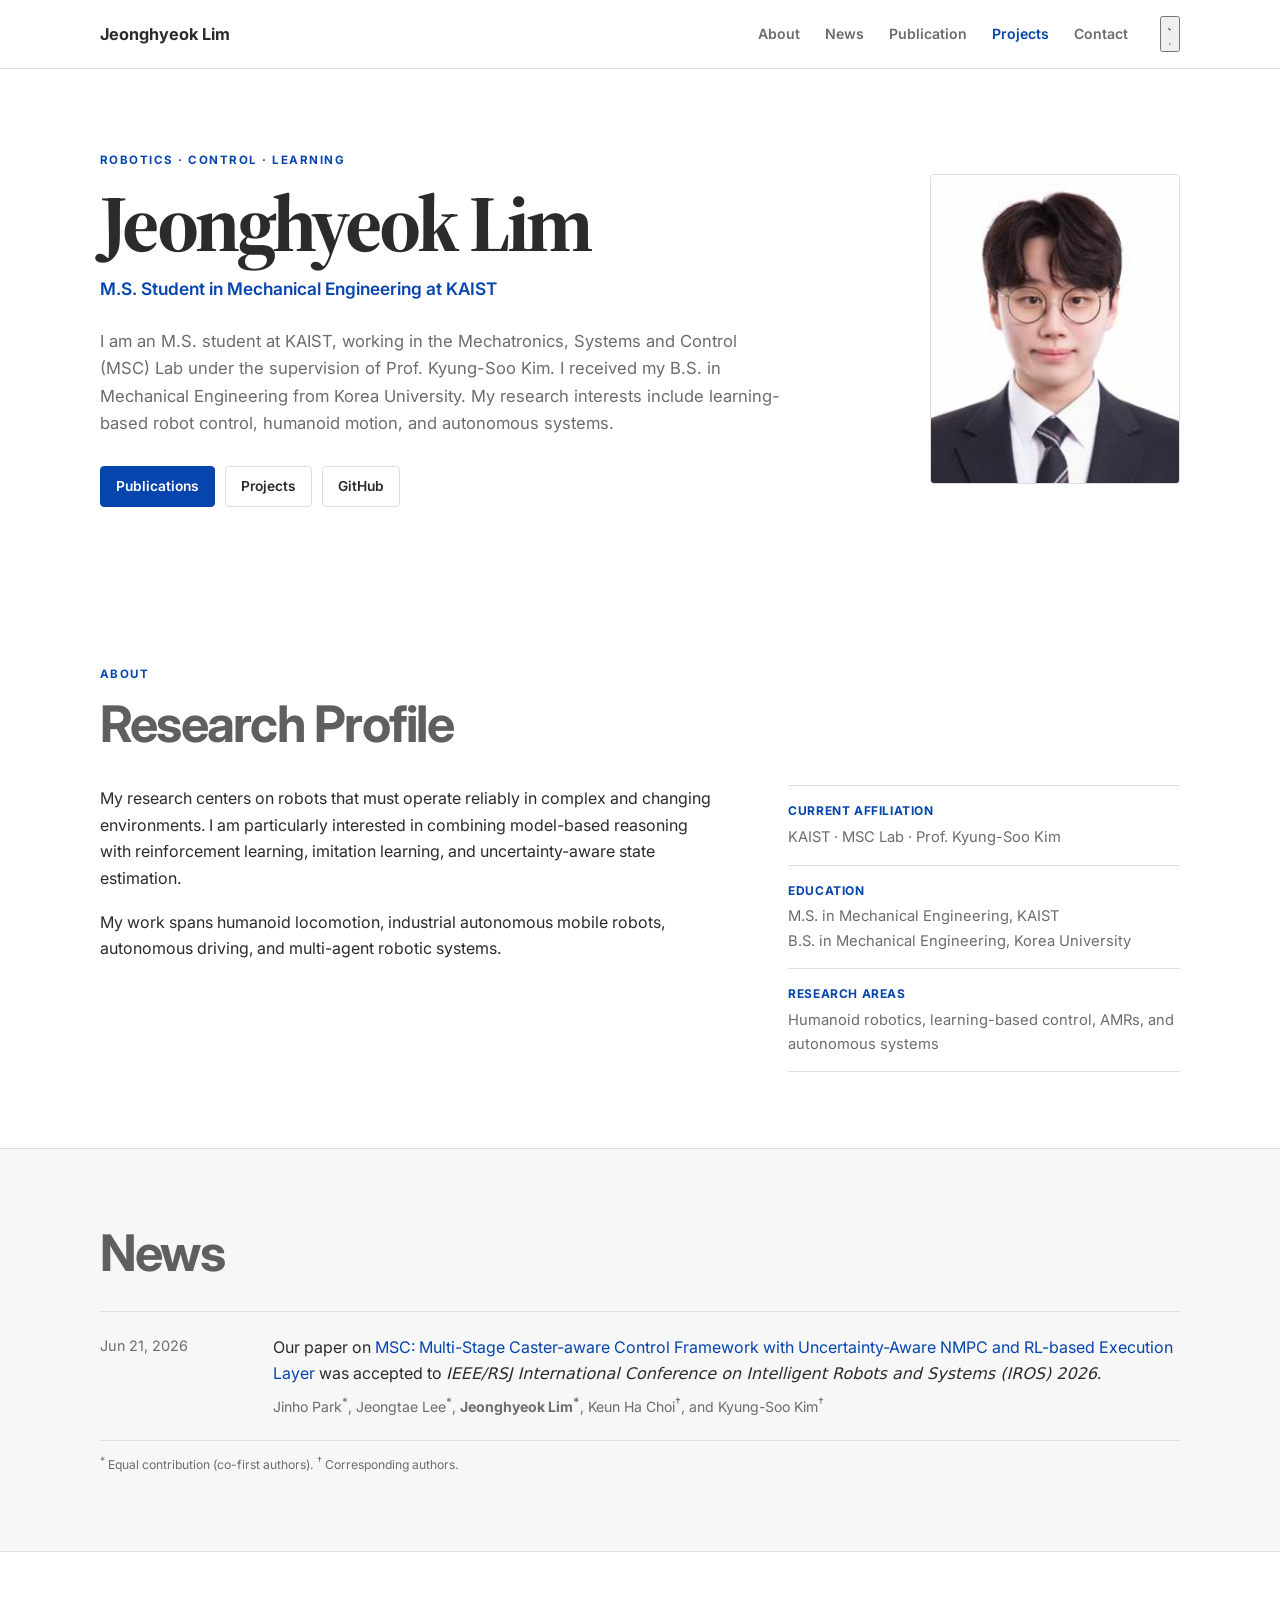
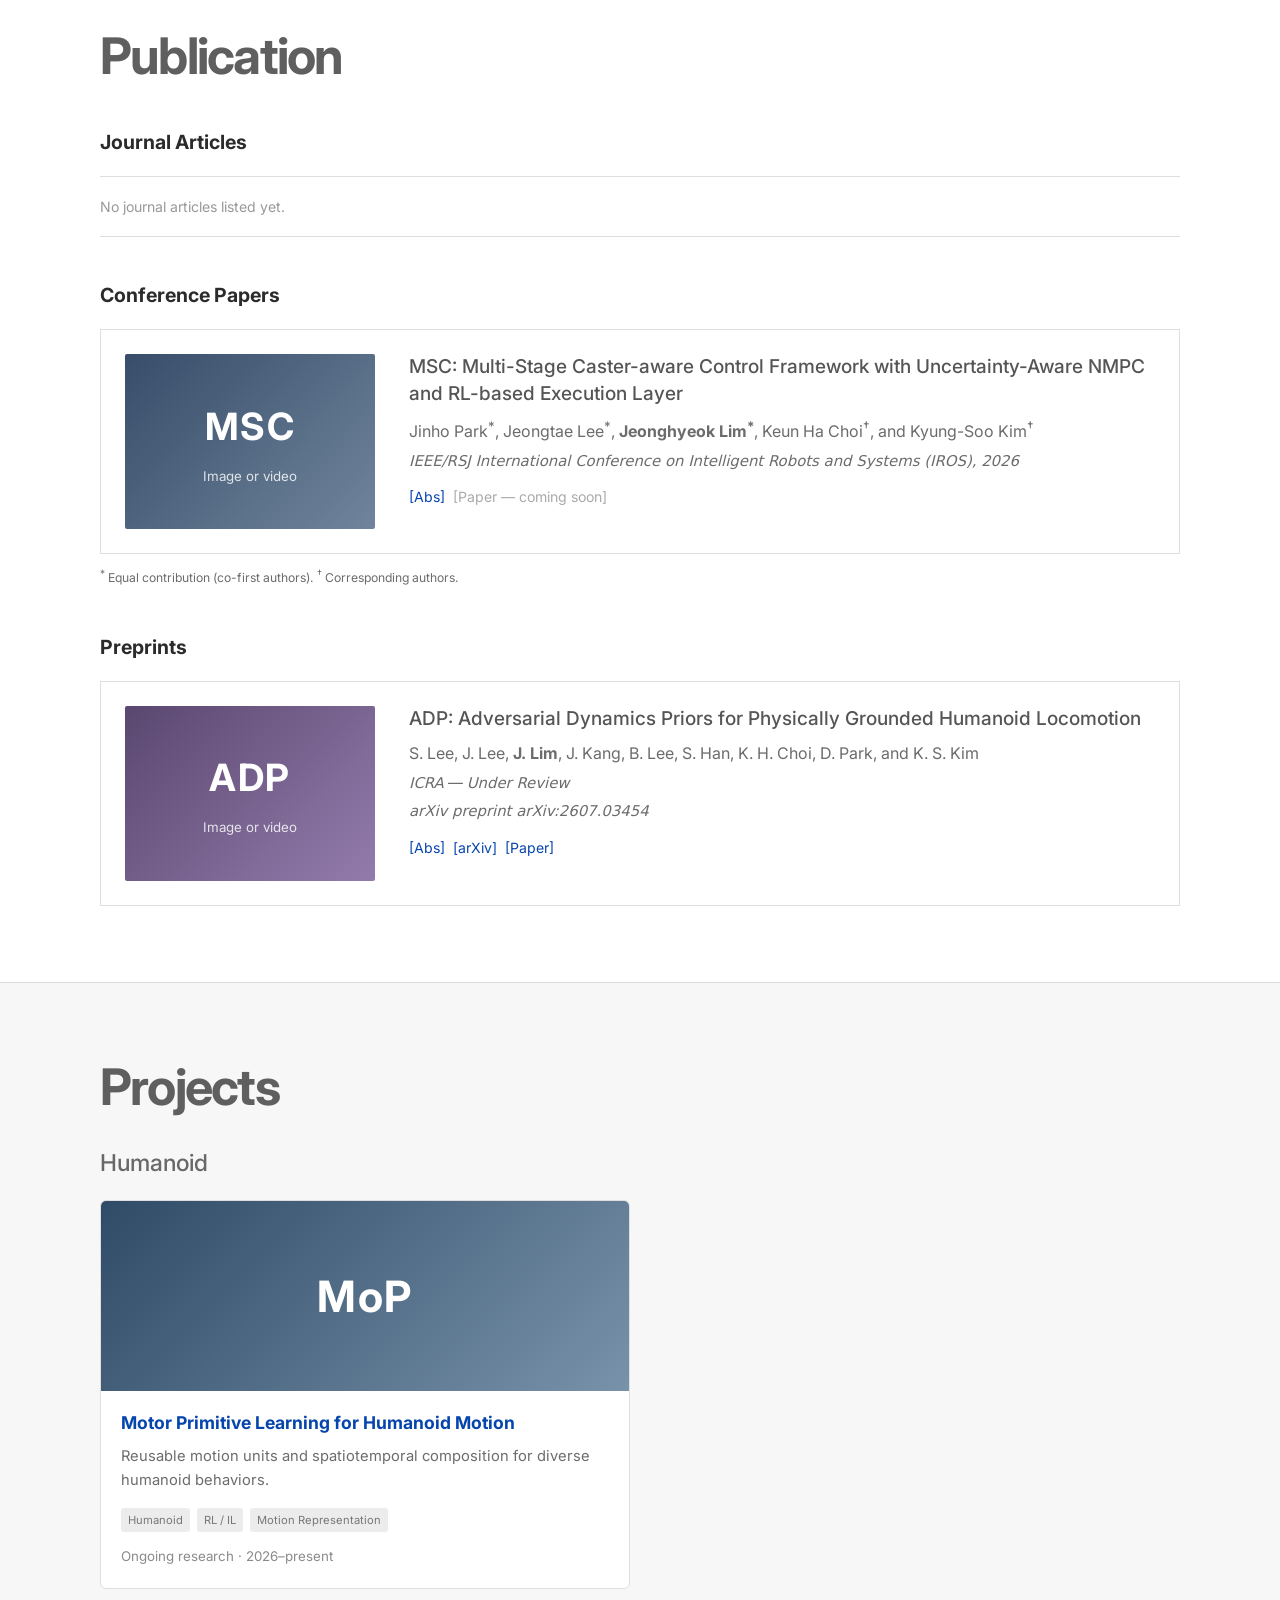
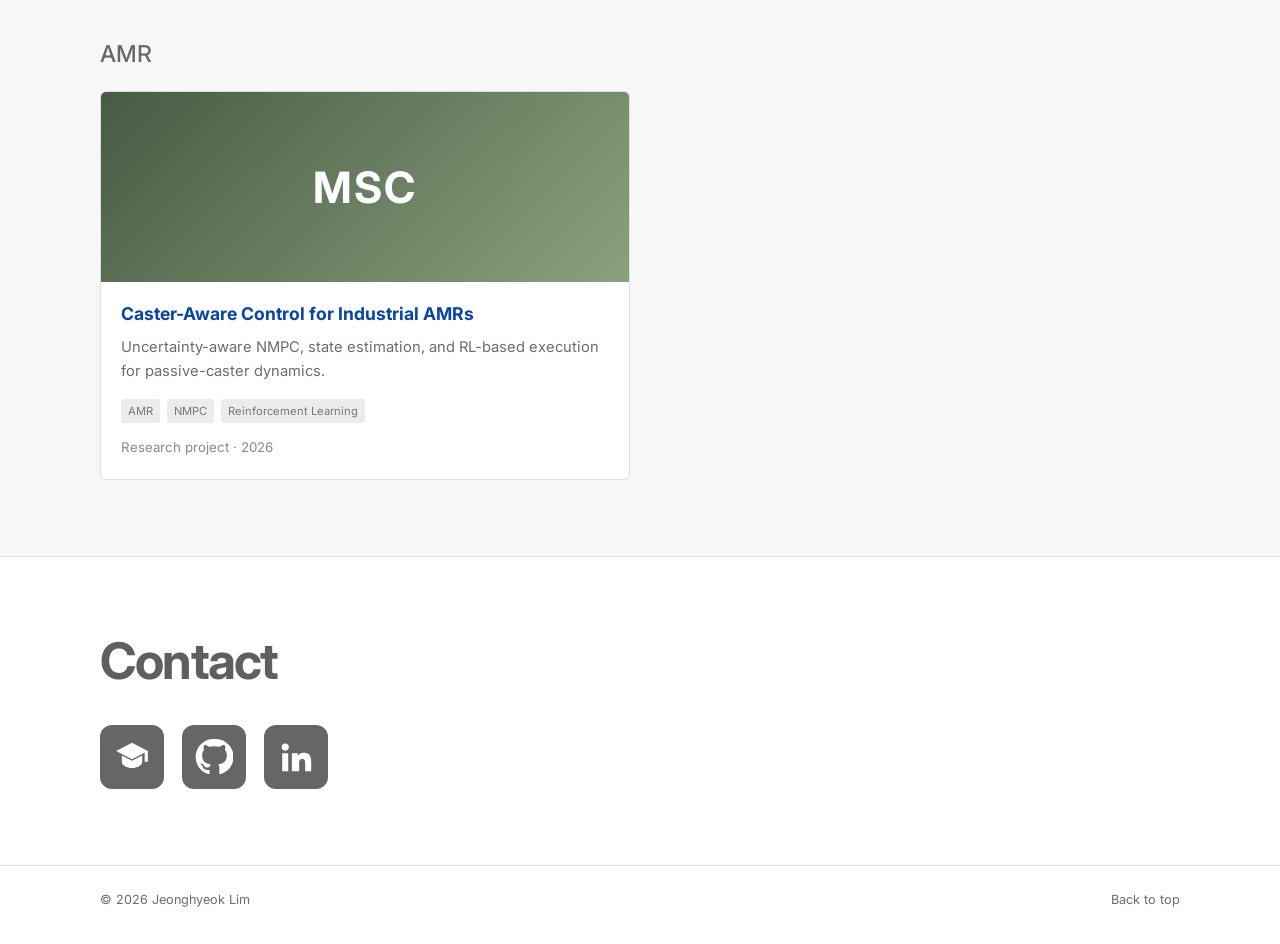
==== commit bdcbd0af: "Add academic affiliation and theme toggle" ====
--- a/index.html
+++ b/index.html
@@ -5,10 +5,15 @@
   <meta name="viewport" content="width=device-width, initial-scale=1.0" />
   <meta name="description" content="Jeonghyeok Lim — robotics, control, and autonomous systems." />
   <title>Jeonghyeok Lim | Robotics Research</title>
+  <script>
+    document.documentElement.dataset.theme = localStorage.getItem('theme') ||
+      (window.matchMedia('(prefers-color-scheme: dark)').matches ? 'dark' : 'light');
+  </script>
   <link rel="preconnect" href="https://fonts.googleapis.com" />
   <link rel="preconnect" href="https://fonts.gstatic.com" crossorigin />
   <link href="https://fonts.googleapis.com/css2?family=Inter:wght@400;500;600;700&family=Source+Serif+4:wght@600;700&display=swap" rel="stylesheet" />
   <link rel="stylesheet" href="assets/styles.css" />
+  <link rel="stylesheet" href="assets/theme.css" />
   <script defer src="assets/script.js"></script>
 </head>
 <body>
@@ -23,6 +28,15 @@
         <a href="#projects">Projects</a>
         <a href="#contact">Contact</a>
       </nav>
+      <button class="theme-toggle" type="button" aria-label="Switch to dark mode" title="Toggle light and dark mode">
+        <svg class="moon-icon" viewBox="0 0 24 24" aria-hidden="true">
+          <path d="M20.5 15.2A8.5 8.5 0 0 1 8.8 3.5 8.7 8.7 0 1 0 20.5 15.2Z" />
+        </svg>
+        <svg class="sun-icon" viewBox="0 0 24 24" aria-hidden="true">
+          <circle cx="12" cy="12" r="4" />
+          <path d="M12 2v2M12 20v2M4.9 4.9l1.4 1.4M17.7 17.7l1.4 1.4M2 12h2M20 12h2M4.9 19.1l1.4-1.4M17.7 6.3l1.4-1.4" />
+        </svg>
+      </button>
     </div>
   </header>
 
@@ -31,11 +45,12 @@
       <div class="intro-text">
         <p class="label">ROBOTICS · CONTROL · LEARNING</p>
         <h1>Jeonghyeok Lim</h1>
-        <p class="position">Robotics Researcher</p>
+        <p class="position">M.S. Student in Mechanical Engineering at KAIST</p>
         <p class="summary">
-          I study learning-based robot control, humanoid motion, and autonomous systems.
-          My current work focuses on reusable motor primitives for humanoid motion and
-          robust control frameworks for industrial mobile robots.
+          I am an M.S. student at KAIST, working in the
+          <a class="inline-link" href="https://msc.kaist.ac.kr/" target="_blank" rel="noreferrer">Mechatronics, Systems and Control (MSC) Lab</a>
+          under the supervision of Prof. Kyung-Soo Kim. I received my B.S. in Mechanical Engineering from Korea University.
+          My research interests include learning-based robot control, humanoid motion, and autonomous systems.
         </p>
         <div class="intro-links">
           <a class="button primary" href="#publications">Publications</a>
@@ -67,16 +82,16 @@
         </div>
         <dl class="profile-list">
           <div>
-            <dt>Humanoid robotics</dt>
-            <dd>Reusable motion representations, skill decomposition, and whole-body behavior composition</dd>
+            <dt>Current affiliation</dt>
+            <dd>KAIST · <a class="inline-link" href="https://msc.kaist.ac.kr/" target="_blank" rel="noreferrer">MSC Lab</a> · Prof. Kyung-Soo Kim</dd>
           </div>
           <div>
-            <dt>Learning-based control</dt>
-            <dd>Reinforcement learning, imitation learning, and robust execution under uncertainty</dd>
+            <dt>Education</dt>
+            <dd>M.S. in Mechanical Engineering, KAIST<br />B.S. in Mechanical Engineering, Korea University</dd>
           </div>
           <div>
-            <dt>Autonomous systems</dt>
-            <dd>Planning, prediction, control, and state estimation for AMRs and autonomous vehicles</dd>
+            <dt>Research areas</dt>
+            <dd>Humanoid robotics, learning-based control, AMRs, and autonomous systems</dd>
           </div>
         </dl>
       </div>
@@ -84,9 +99,7 @@
 
     <section id="news" class="section section-muted">
       <div class="container">
-        <div class="section-title compact-title">
-          <h2>News</h2>
-        </div>
+        <div class="section-title compact-title"><h2>News</h2></div>
         <div class="news-list">
           <article class="news-item">
             <time datetime="2026-06-21">Jun 21, 2026</time>
@@ -108,9 +121,7 @@
     </section>
 
     <section id="publications" class="section container">
-      <div class="section-title compact-title">
-        <h2>Publication</h2>
-      </div>
+      <div class="section-title compact-title"><h2>Publication</h2></div>
 
       <div class="publication-group">
         <h3>Journal Articles</h3>
@@ -177,9 +188,7 @@
 
     <section id="projects" class="section section-muted">
       <div class="container">
-        <div class="section-title compact-title">
-          <h2>Projects</h2>
-        </div>
+        <div class="section-title compact-title"><h2>Projects</h2></div>
 
         <div class="project-category">
           <h3>Humanoid</h3>
@@ -214,9 +223,7 @@
     </section>
 
     <section id="contact" class="section container contact">
-      <div class="section-title compact-title">
-        <h2>Contact</h2>
-      </div>
+      <div class="section-title compact-title"><h2>Contact</h2></div>
       <div class="social-links" aria-label="Academic and professional profiles">
         <a class="social-button" href="https://scholar.google.com/citations?user=NbPGQn8AAAAJ&hl=en" target="_blank" rel="noreferrer" aria-label="Google Scholar" title="Google Scholar">
           <svg viewBox="0 0 24 24" aria-hidden="true"><path d="M12 3 2 8.2l10 5.2 8-4.2V15h2V8.2L12 3Zm-6.4 8.1v4.2c0 1.8 3 3.7 6.4 3.7s6.4-1.9 6.4-3.7v-4.2L12 14.4l-6.4-3.3Z"/></svg>
--- a/assets/styles.css
+++ b/assets/styles.css
@@ -411,6 +411,34 @@
 
 .contact > p { max-width: 700px; color: var(--muted); }
 .text-link { color: var(--accent); font-weight: 600; }
+.social-links {
+  display: flex;
+  flex-wrap: wrap;
+  gap: 18px;
+  align-items: center;
+  padding-top: 6px;
+}
+.social-button {
+  width: 64px;
+  height: 64px;
+  display: inline-flex;
+  align-items: center;
+  justify-content: center;
+  color: #fff;
+  border-radius: 12px;
+  background: #666;
+  transition: transform .16s ease, background .16s ease;
+}
+.social-button:hover {
+  color: #fff;
+  background: #4f4f4f;
+  transform: translateY(-2px);
+}
+.social-button svg {
+  width: 38px;
+  height: 38px;
+  fill: currentColor;
+}
 
 footer { border-top: 1px solid var(--line); }
 .footer-inner {
@@ -458,9 +486,7 @@
   border: 1px dashed #bbb;
   background: var(--surface);
 }
-.detail-aside {
-  padding-top: 4px;
-}
+.detail-aside { padding-top: 4px; }
 .detail-aside dl { margin: 0; border-top: 1px solid var(--line); }
 .detail-aside div { padding: 14px 0; border-bottom: 1px solid var(--line); }
 .detail-aside dt { color: var(--muted); font-size: .74rem; text-transform: uppercase; }
@@ -498,5 +524,7 @@
   .publication-media { min-height: 155px; }
   .project-grid { grid-template-columns: 1fr; }
   .detail-layout { gap: 24px; }
+  .social-button { width: 58px; height: 58px; }
+  .social-button svg { width: 34px; height: 34px; }
   .footer-inner { flex-direction: column; gap: 5px; }
 }
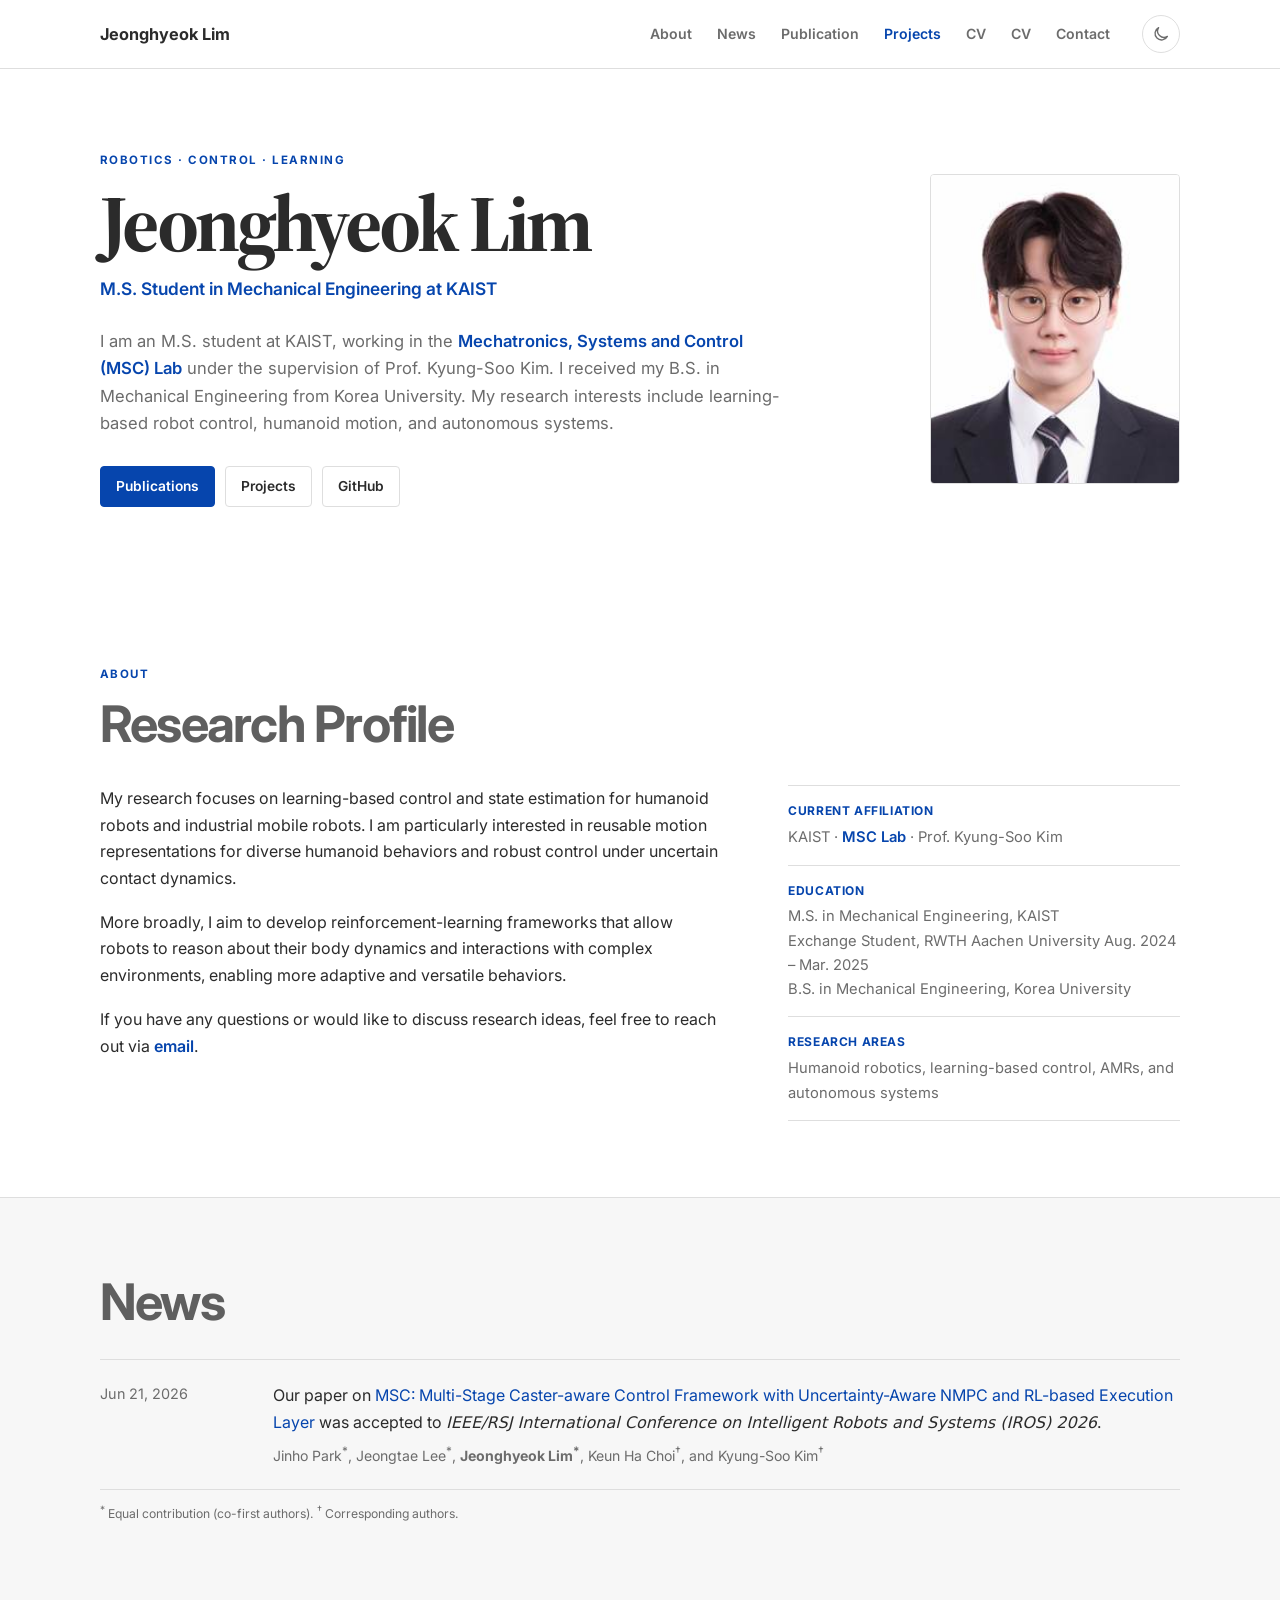
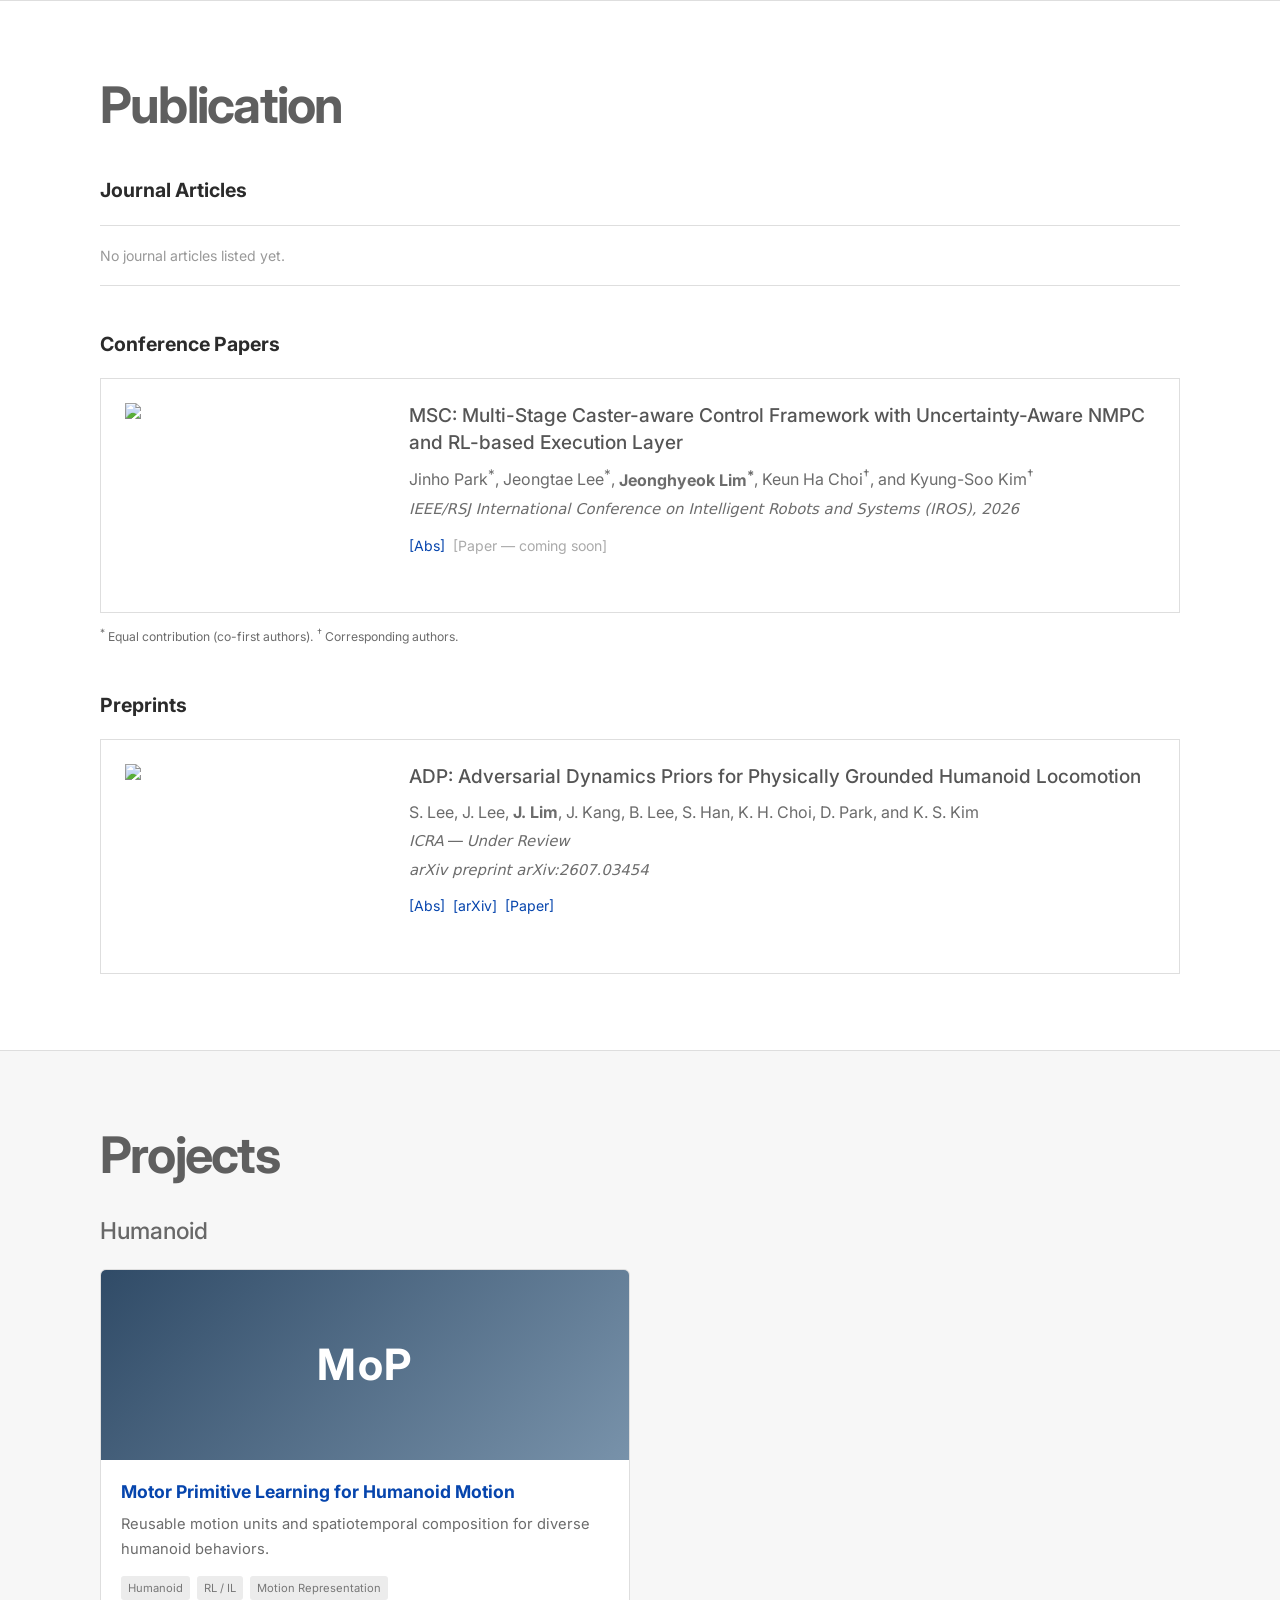
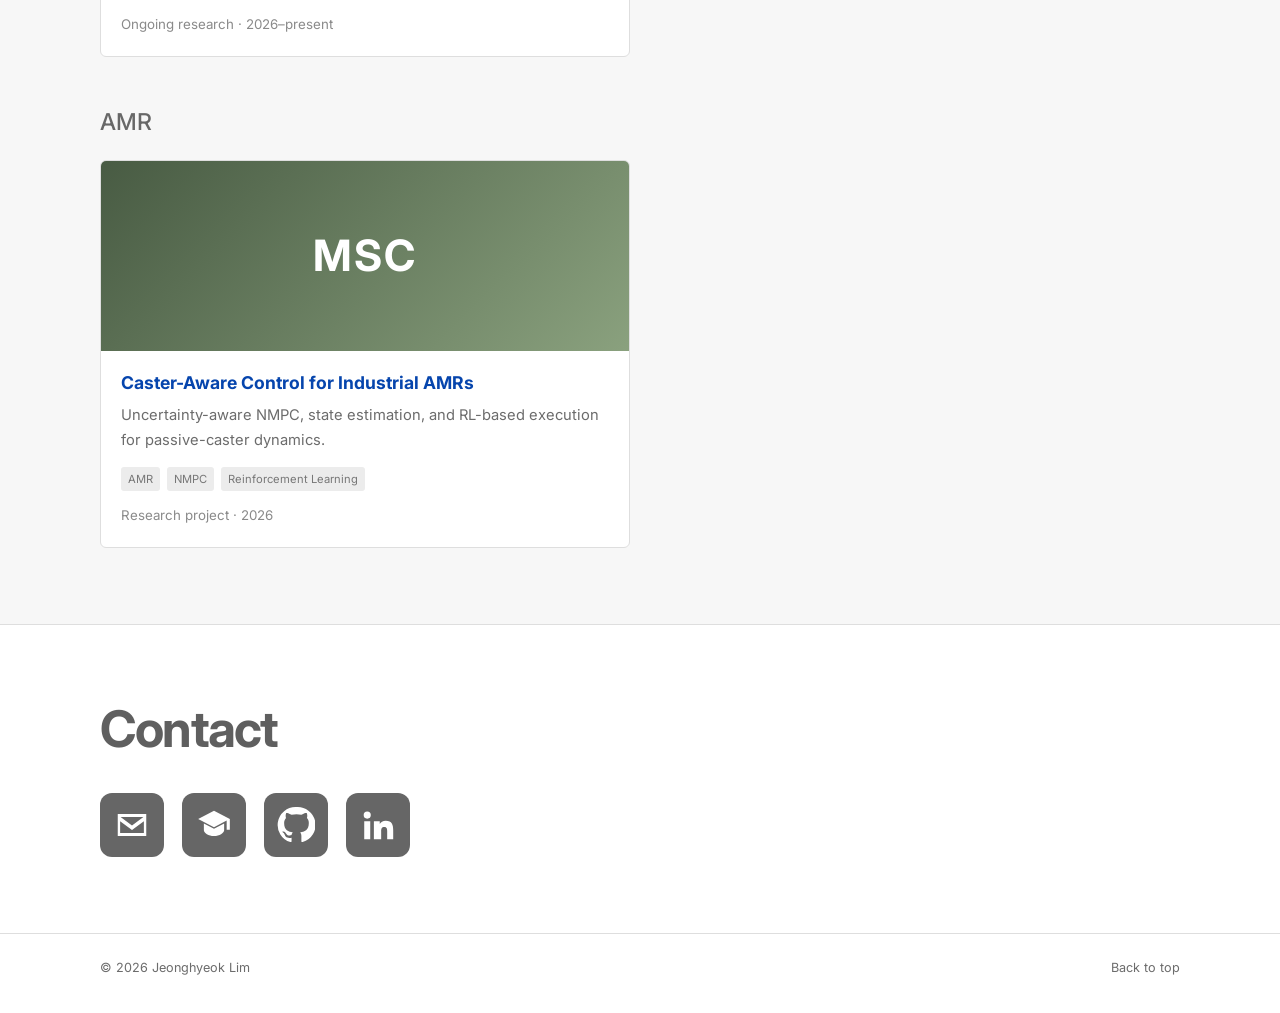
==== commit 86010ef3: "Add CV navigation, revised research profile, education, email, and publication figures" ====
--- a/index.html
+++ b/index.html
@@ -26,6 +26,7 @@
         <a href="#news">News</a>
         <a href="#publications">Publication</a>
         <a href="#projects">Projects</a>
+        <a href="cv.html">CV</a>
         <a href="#contact">Contact</a>
       </nav>
       <button class="theme-toggle" type="button" aria-label="Switch to dark mode" title="Toggle light and dark mode">
@@ -71,13 +72,14 @@
       <div class="two-column">
         <div class="prose">
           <p>
-            My research centers on robots that must operate reliably in complex and changing environments.
-            I am particularly interested in combining model-based reasoning with reinforcement learning,
-            imitation learning, and uncertainty-aware state estimation.
+            My research focuses on learning-based control and state estimation for humanoid robots and industrial mobile robots. I am particularly interested in reusable motion representations for diverse humanoid behaviors and robust control under uncertain contact dynamics.
           </p>
           <p>
-            My work spans humanoid locomotion, industrial autonomous mobile robots, autonomous driving,
-            and multi-agent robotic systems.
+            More broadly, I aim to develop reinforcement-learning frameworks that allow robots to reason about their body dynamics and interactions with complex environments, enabling more adaptive and versatile behaviors.
+          </p>
+          <p>
+            If you have any questions or would like to discuss research ideas, feel free to reach out via
+            <a class="inline-link" href="mailto:henricus0973@kaist.ac.kr">email</a>.
           </p>
         </div>
         <dl class="profile-list">
@@ -87,7 +89,11 @@
           </div>
           <div>
             <dt>Education</dt>
-            <dd>M.S. in Mechanical Engineering, KAIST<br />B.S. in Mechanical Engineering, Korea University</dd>
+            <dd>
+              M.S. in Mechanical Engineering, KAIST<br />
+              Exchange Student, RWTH Aachen University <span class="education-date">Aug. 2024 – Mar. 2025</span><br />
+              B.S. in Mechanical Engineering, Korea University
+            </dd>
           </div>
           <div>
             <dt>Research areas</dt>
@@ -131,9 +137,11 @@
       <div class="publication-group">
         <h3>Conference Papers</h3>
         <article id="msc-paper" class="publication-card">
-          <div class="publication-media media-msc" aria-label="Publication media placeholder">
-            <span>MSC</span>
-            <small>Image or video</small>
+          <div class="publication-media publication-figure">
+            <img id="msc-framework-image" class="publication-figure-img" hidden
+              data-image-chunks="assets/figures/msc_1.txt,assets/figures/msc_2.txt,assets/figures/msc_3.txt,assets/figures/msc_4.txt,assets/figures/msc_5.txt,assets/figures/msc_6.txt,assets/figures/msc_7.txt"
+              alt="MSC planning-execution integrated control framework" />
+            <span class="media-loading">MSC framework</span>
           </div>
           <div class="publication-content">
             <h4>MSC: Multi-Stage Caster-aware Control Framework with Uncertainty-Aware NMPC and RL-based Execution Layer</h4>
@@ -159,9 +167,11 @@
       <div class="publication-group">
         <h3>Preprints</h3>
         <article class="publication-card">
-          <div class="publication-media media-adp" aria-label="Publication media placeholder">
-            <span>ADP</span>
-            <small>Image or video</small>
+          <div class="publication-media publication-figure">
+            <img id="adp-framework-image" class="publication-figure-img" hidden
+              data-image-chunks="assets/figures/adp_1.txt,assets/figures/adp_2.txt,assets/figures/adp_3.txt,assets/figures/adp_4.txt,assets/figures/adp_5.txt,assets/figures/adp_6.txt,assets/figures/adp_7.txt"
+              alt="ADP framework for adversarial dynamics-prior learning" />
+            <span class="media-loading">ADP framework</span>
           </div>
           <div class="publication-content">
             <h4>ADP: Adversarial Dynamics Priors for Physically Grounded Humanoid Locomotion</h4>
@@ -179,7 +189,6 @@
               </details>
               <a href="https://arxiv.org/abs/2607.03454" target="_blank" rel="noreferrer">[arXiv]</a>
               <a href="https://arxiv.org/pdf/2607.03454" target="_blank" rel="noreferrer">[Paper]</a>
-              <!-- Add a project-page link later with: <a href="PROJECT_URL">[Website]</a> -->
             </div>
           </div>
         </article>
@@ -225,6 +234,9 @@
     <section id="contact" class="section container contact">
       <div class="section-title compact-title"><h2>Contact</h2></div>
       <div class="social-links" aria-label="Academic and professional profiles">
+        <a class="social-button" href="mailto:henricus0973@kaist.ac.kr" aria-label="Email" title="Email">
+          <svg viewBox="0 0 24 24" aria-hidden="true"><path d="M3 5h18v14H3V5Zm1.8 2 7.2 5.3L19.2 7H4.8Zm14.7 10V9.6L12 15.1 4.5 9.6V17h15Z"/></svg>
+        </a>
         <a class="social-button" href="https://scholar.google.com/citations?user=NbPGQn8AAAAJ&hl=en" target="_blank" rel="noreferrer" aria-label="Google Scholar" title="Google Scholar">
           <svg viewBox="0 0 24 24" aria-hidden="true"><path d="M12 3 2 8.2l10 5.2 8-4.2V15h2V8.2L12 3Zm-6.4 8.1v4.2c0 1.8 3 3.7 6.4 3.7s6.4-1.9 6.4-3.7v-4.2L12 14.4l-6.4-3.3Z"/></svg>
         </a>
--- a/assets/theme.css
+++ b/assets/theme.css
@@ -0,0 +1,107 @@
+.inline-link {
+  color: var(--accent);
+  font-weight: 600;
+}
+
+.theme-toggle {
+  width: 38px;
+  height: 38px;
+  flex: 0 0 auto;
+  display: inline-flex;
+  align-items: center;
+  justify-content: center;
+  color: var(--muted);
+  border: 1px solid var(--line);
+  border-radius: 50%;
+  background: var(--bg);
+  cursor: pointer;
+  transition: color .16s ease, border-color .16s ease, background .16s ease;
+}
+
+.theme-toggle:hover {
+  color: var(--accent);
+  border-color: var(--accent);
+}
+
+.theme-toggle svg {
+  width: 18px;
+  height: 18px;
+  fill: none;
+  stroke: currentColor;
+  stroke-width: 1.8;
+  stroke-linecap: round;
+  stroke-linejoin: round;
+}
+
+.sun-icon { display: none; }
+html[data-theme="dark"] .moon-icon { display: none; }
+html[data-theme="dark"] .sun-icon { display: block; }
+
+html[data-theme="dark"] {
+  color-scheme: dark;
+  --bg: #101317;
+  --surface: #171b20;
+  --text: #e8ebef;
+  --muted: #aab2bd;
+  --line: #30363d;
+  --accent: #82b7ff;
+  --accent-dark: #5d9eef;
+  --soft-blue: #1a2737;
+}
+
+html[data-theme="dark"] body,
+html[data-theme="dark"] .detail-page {
+  background: var(--bg);
+}
+
+html[data-theme="dark"] .site-header {
+  background: rgba(16, 19, 23, .96);
+}
+
+html[data-theme="dark"] .button.secondary,
+html[data-theme="dark"] .publication-card,
+html[data-theme="dark"] .project-card,
+html[data-theme="dark"] .site-nav,
+html[data-theme="dark"] .profile-image {
+  background: #15191e;
+}
+
+html[data-theme="dark"] .section-title h2,
+html[data-theme="dark"] .publication-content h4,
+html[data-theme="dark"] .project-category > h3 {
+  color: #d8dde4;
+}
+
+html[data-theme="dark"] .tags span {
+  color: #c7cdd5;
+  background: #272d34;
+}
+
+html[data-theme="dark"] .empty-state,
+html[data-theme="dark"] .project-copy small,
+html[data-theme="dark"] .disabled-link {
+  color: #7f8995;
+}
+
+html[data-theme="dark"] .social-button {
+  background: #454b53;
+}
+
+html[data-theme="dark"] .social-button:hover {
+  background: #5a626c;
+}
+
+html[data-theme="dark"] .detail-media {
+  color: #9da6b1;
+  border-color: #48505a;
+}
+
+@media (max-width: 800px) {
+  .theme-toggle {
+    margin-left: auto;
+  }
+
+  html[data-theme="dark"] .site-nav {
+    background: #15191e;
+  }
+}
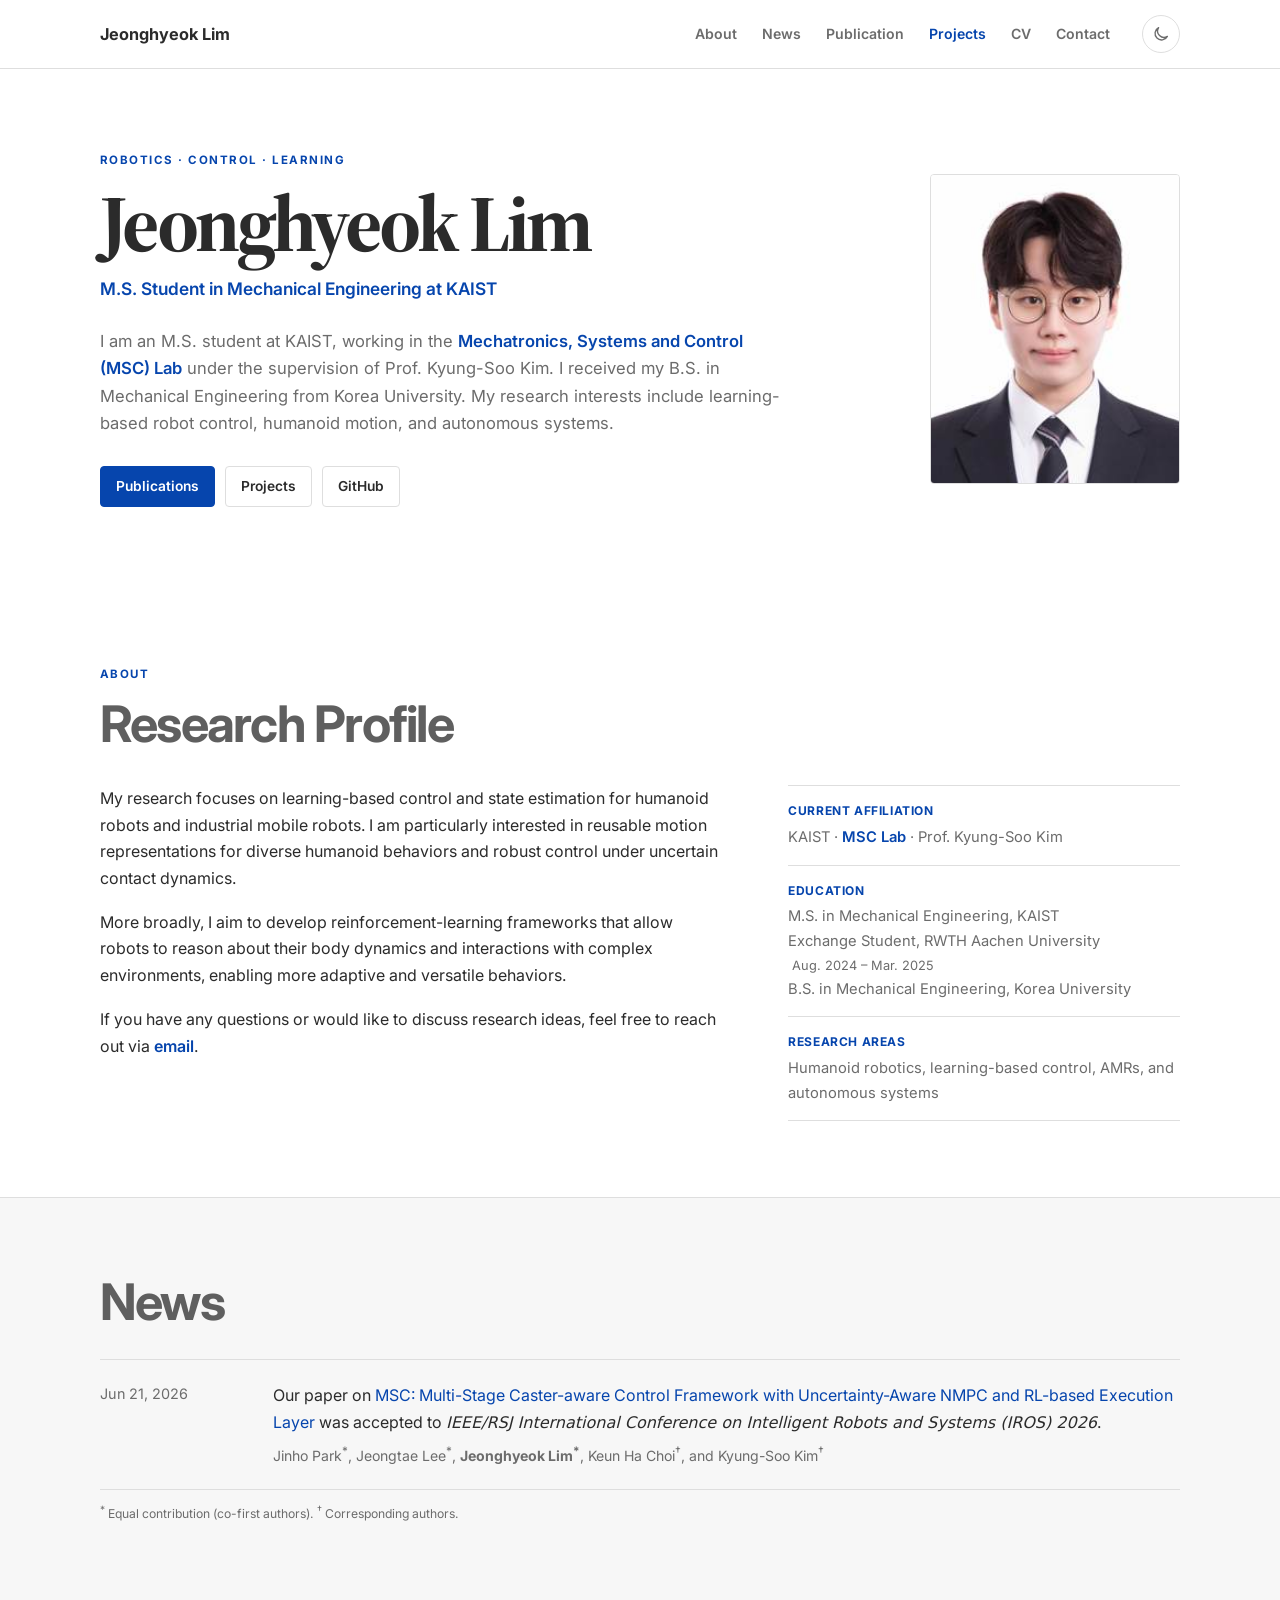
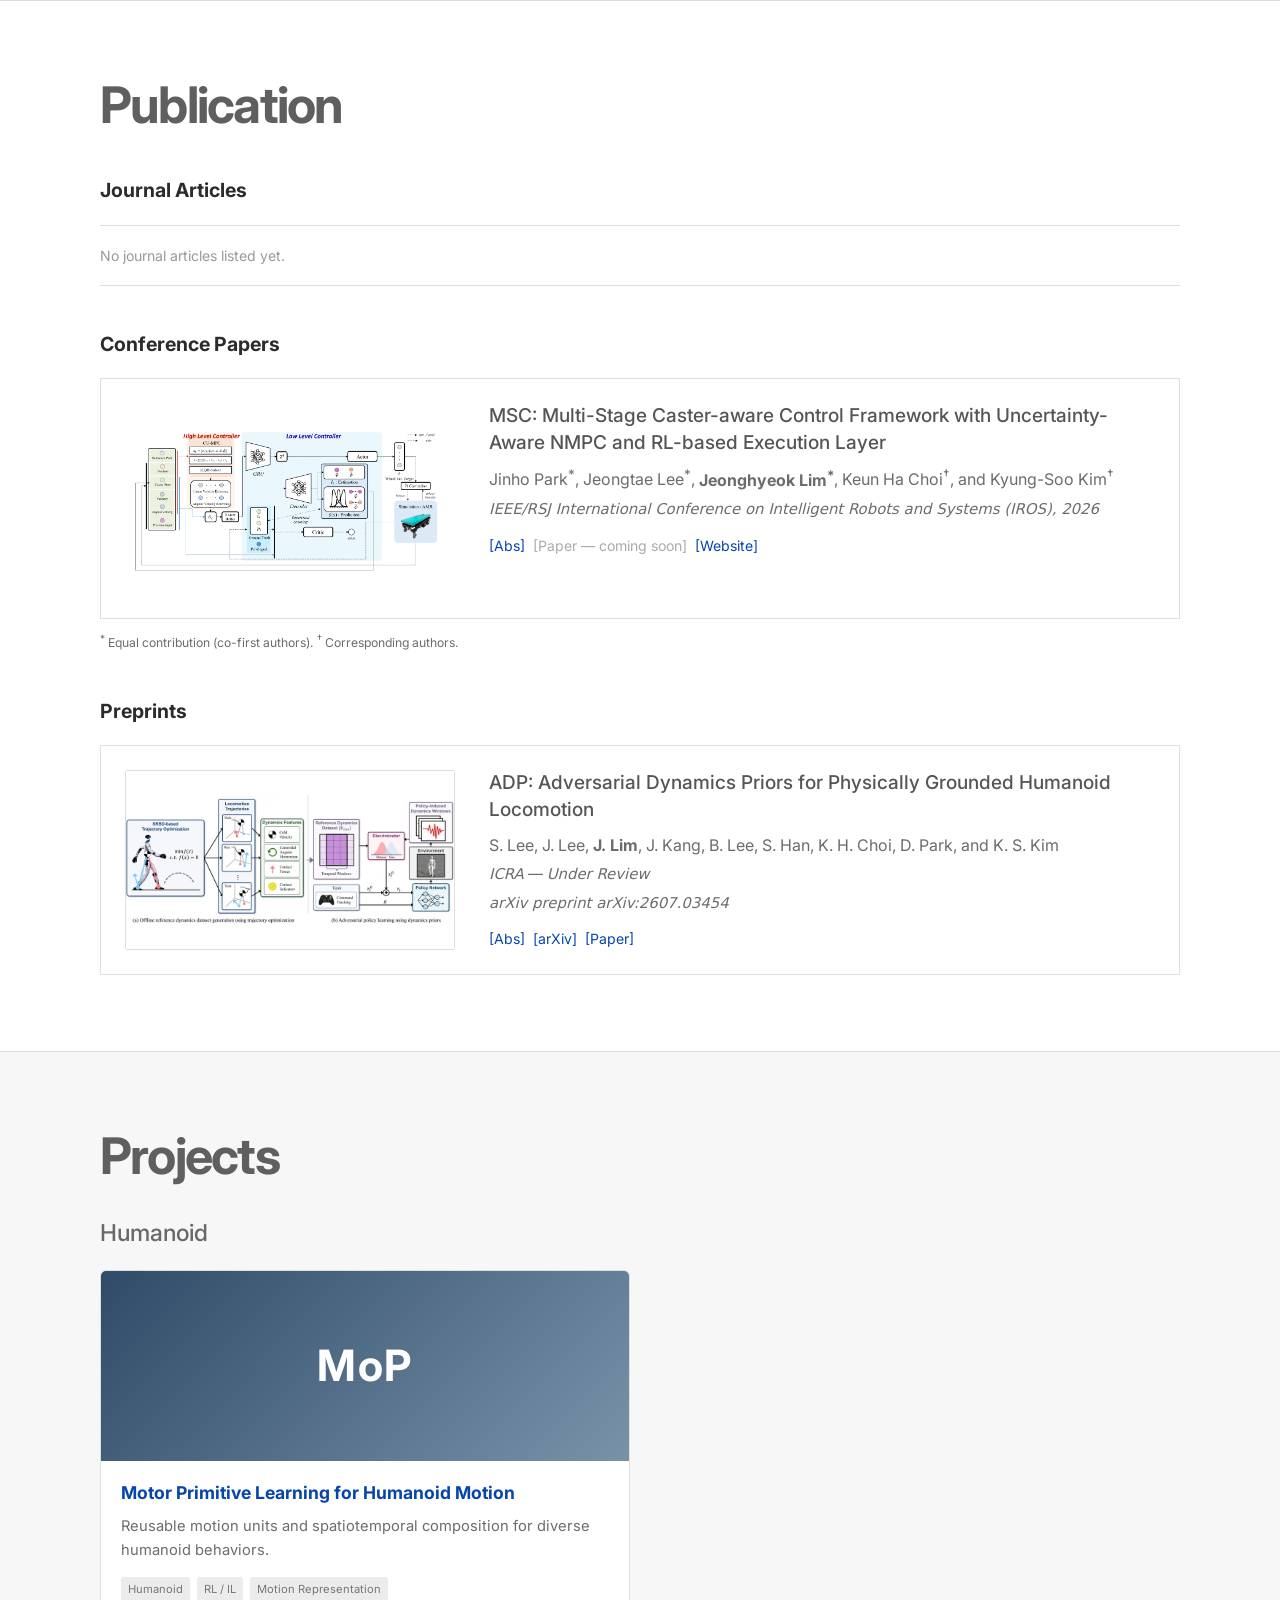
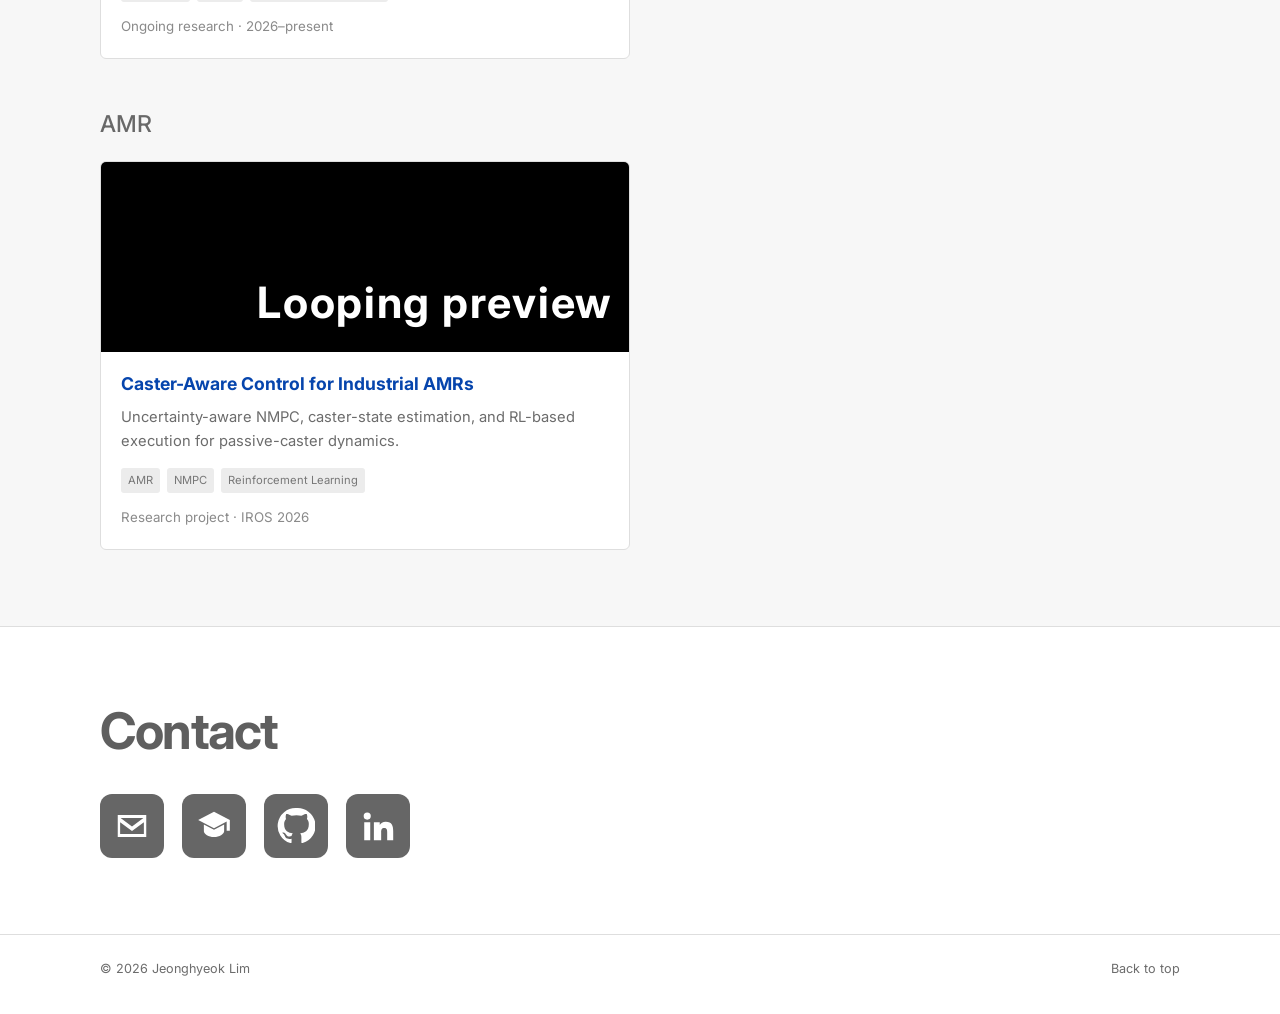
==== commit b7a91bcc: "Use uploaded MSC framework image and looping project preview" ====
--- a/index.html
+++ b/index.html
@@ -14,6 +14,7 @@
   <link href="https://fonts.googleapis.com/css2?family=Inter:wght@400;500;600;700&family=Source+Serif+4:wght@600;700&display=swap" rel="stylesheet" />
   <link rel="stylesheet" href="assets/styles.css" />
   <link rel="stylesheet" href="assets/theme.css" />
+  <link rel="stylesheet" href="assets/msc-media.css" />
   <script defer src="assets/script.js"></script>
 </head>
 <body>
@@ -137,11 +138,10 @@
       <div class="publication-group">
         <h3>Conference Papers</h3>
         <article id="msc-paper" class="publication-card">
-          <div class="publication-media publication-figure">
-            <img id="msc-framework-image" class="publication-figure-img" hidden
-              data-image-chunks="assets/figures/msc_1.txt,assets/figures/msc_2.txt,assets/figures/msc_3.txt,assets/figures/msc_4.txt,assets/figures/msc_5.txt,assets/figures/msc_6.txt,assets/figures/msc_7.txt"
+          <div class="publication-media msc-publication-media">
+            <img class="msc-publication-image"
+              src="assets/figures/%EA%B7%B8%EC%9C%BC%EB%A6%BC0.png"
               alt="MSC planning-execution integrated control framework" />
-            <span class="media-loading">MSC framework</span>
           </div>
           <div class="publication-content">
             <h4>MSC: Multi-Stage Caster-aware Control Framework with Uncertainty-Aware NMPC and RL-based Execution Layer</h4>
@@ -158,6 +158,7 @@
                 </p>
               </details>
               <span class="disabled-link">[Paper — coming soon]</span>
+              <a href="projects/caster-aware-amr.html">[Website]</a>
             </div>
           </div>
         </article>
@@ -218,12 +219,17 @@
           <h3>AMR</h3>
           <div class="project-grid">
             <a class="project-card" href="projects/caster-aware-amr.html">
-              <div class="project-cover cover-amr"><span>MSC</span></div>
+              <div class="project-cover project-video-cover">
+                <video class="project-card-video" autoplay muted loop playsinline preload="metadata" aria-label="MSC project preview">
+                  <source src="assets/videos/MSC%20%EB%8F%99%EC%98%81%EC%83%81_compressed.mp4" type="video/mp4" />
+                </video>
+                <span class="project-video-badge">Looping preview</span>
+              </div>
               <div class="project-copy">
                 <h4>Caster-Aware Control for Industrial AMRs</h4>
-                <p>Uncertainty-aware NMPC, state estimation, and RL-based execution for passive-caster dynamics.</p>
+                <p>Uncertainty-aware NMPC, caster-state estimation, and RL-based execution for passive-caster dynamics.</p>
                 <div class="tags"><span>AMR</span><span>NMPC</span><span>Reinforcement Learning</span></div>
-                <small>Research project · 2026</small>
+                <small>Research project · IROS 2026</small>
               </div>
             </a>
           </div>
--- a/assets/theme.css
+++ b/assets/theme.css
@@ -1,6 +1,13 @@
 .inline-link {
   color: var(--accent);
   font-weight: 600;
+}
+
+.education-date {
+  margin-left: .25rem;
+  color: var(--muted);
+  font-size: .8rem;
+  white-space: nowrap;
 }
 
 .theme-toggle {
@@ -36,6 +43,37 @@
 .sun-icon { display: none; }
 html[data-theme="dark"] .moon-icon { display: none; }
 html[data-theme="dark"] .sun-icon { display: block; }
+
+.publication-card {
+  grid-template-columns: 330px minmax(0, 1fr);
+}
+
+.publication-figure {
+  min-height: 170px;
+  padding: 0;
+  overflow: hidden;
+  color: var(--muted);
+  border: 1px solid var(--line);
+  background: #fff;
+}
+
+.publication-figure-img {
+  width: 100%;
+  height: 100%;
+  min-height: 170px;
+  object-fit: contain;
+  background: #fff;
+}
+
+.publication-figure.is-loaded .media-loading {
+  display: none;
+}
+
+.media-loading {
+  padding: 12px;
+  font-size: .82rem;
+  font-weight: 600;
+}
 
 html[data-theme="dark"] {
   color-scheme: dark;
@@ -101,6 +139,14 @@
     margin-left: auto;
   }
 
+  .publication-card {
+    grid-template-columns: 1fr;
+  }
+
+  .publication-figure-img {
+    min-height: 0;
+  }
+
   html[data-theme="dark"] .site-nav {
     background: #15191e;
   }
--- a/assets/msc-media.css
+++ b/assets/msc-media.css
@@ -0,0 +1,128 @@
+.msc-publication-media {
+  min-height: 0;
+  padding: 8px;
+  color: inherit;
+  background: #fff;
+}
+
+.msc-publication-image {
+  display: block;
+  width: 100%;
+  height: 100%;
+  min-height: 175px;
+  object-fit: contain;
+  background: #fff;
+}
+
+.project-video-cover {
+  position: relative;
+  min-height: 190px;
+  padding: 0;
+  overflow: hidden;
+  background: #000;
+}
+
+.project-card-video {
+  display: block;
+  width: 100%;
+  height: 190px;
+  object-fit: cover;
+  background: #000;
+}
+
+.project-video-badge {
+  position: absolute;
+  right: 10px;
+  bottom: 10px;
+  padding: 4px 7px;
+  color: #fff;
+  border-radius: 3px;
+  background: rgba(0, 0, 0, 0.62);
+  font-size: 0.68rem;
+  font-weight: 600;
+  letter-spacing: 0.03em;
+}
+
+.detail-media-stack {
+  display: grid;
+  gap: 34px;
+  margin-bottom: 42px;
+}
+
+.detail-media-block {
+  margin: 0;
+}
+
+.detail-media-block img,
+.detail-media-block video {
+  display: block;
+  width: 100%;
+  height: auto;
+  border: 1px solid var(--line);
+  background: #000;
+}
+
+.detail-media-block img {
+  object-fit: contain;
+  background: #fff;
+}
+
+.detail-media-block video {
+  aspect-ratio: 16 / 9;
+  object-fit: contain;
+}
+
+.detail-media-block figcaption {
+  margin-top: 9px;
+  color: var(--muted);
+  font-size: 0.79rem;
+  line-height: 1.55;
+}
+
+.framework-flow {
+  display: grid;
+  grid-template-columns: repeat(3, minmax(0, 1fr));
+  gap: 14px;
+  margin: 18px 0 0;
+}
+
+.framework-flow article {
+  padding: 16px;
+  border: 1px solid var(--line);
+  background: var(--surface);
+}
+
+.framework-flow h3 {
+  margin: 0 0 7px;
+  font-size: 0.95rem;
+}
+
+.framework-flow p {
+  margin: 0;
+  color: var(--muted);
+  font-size: 0.84rem;
+}
+
+.detail-callout {
+  padding: 18px 20px;
+  border-left: 3px solid var(--accent);
+  background: var(--soft-blue);
+}
+
+.detail-callout p {
+  margin: 0;
+}
+
+@media (max-width: 800px) {
+  .msc-publication-image {
+    min-height: 140px;
+  }
+
+  .project-card-video {
+    height: 180px;
+  }
+
+  .framework-flow {
+    grid-template-columns: 1fr;
+  }
+}
